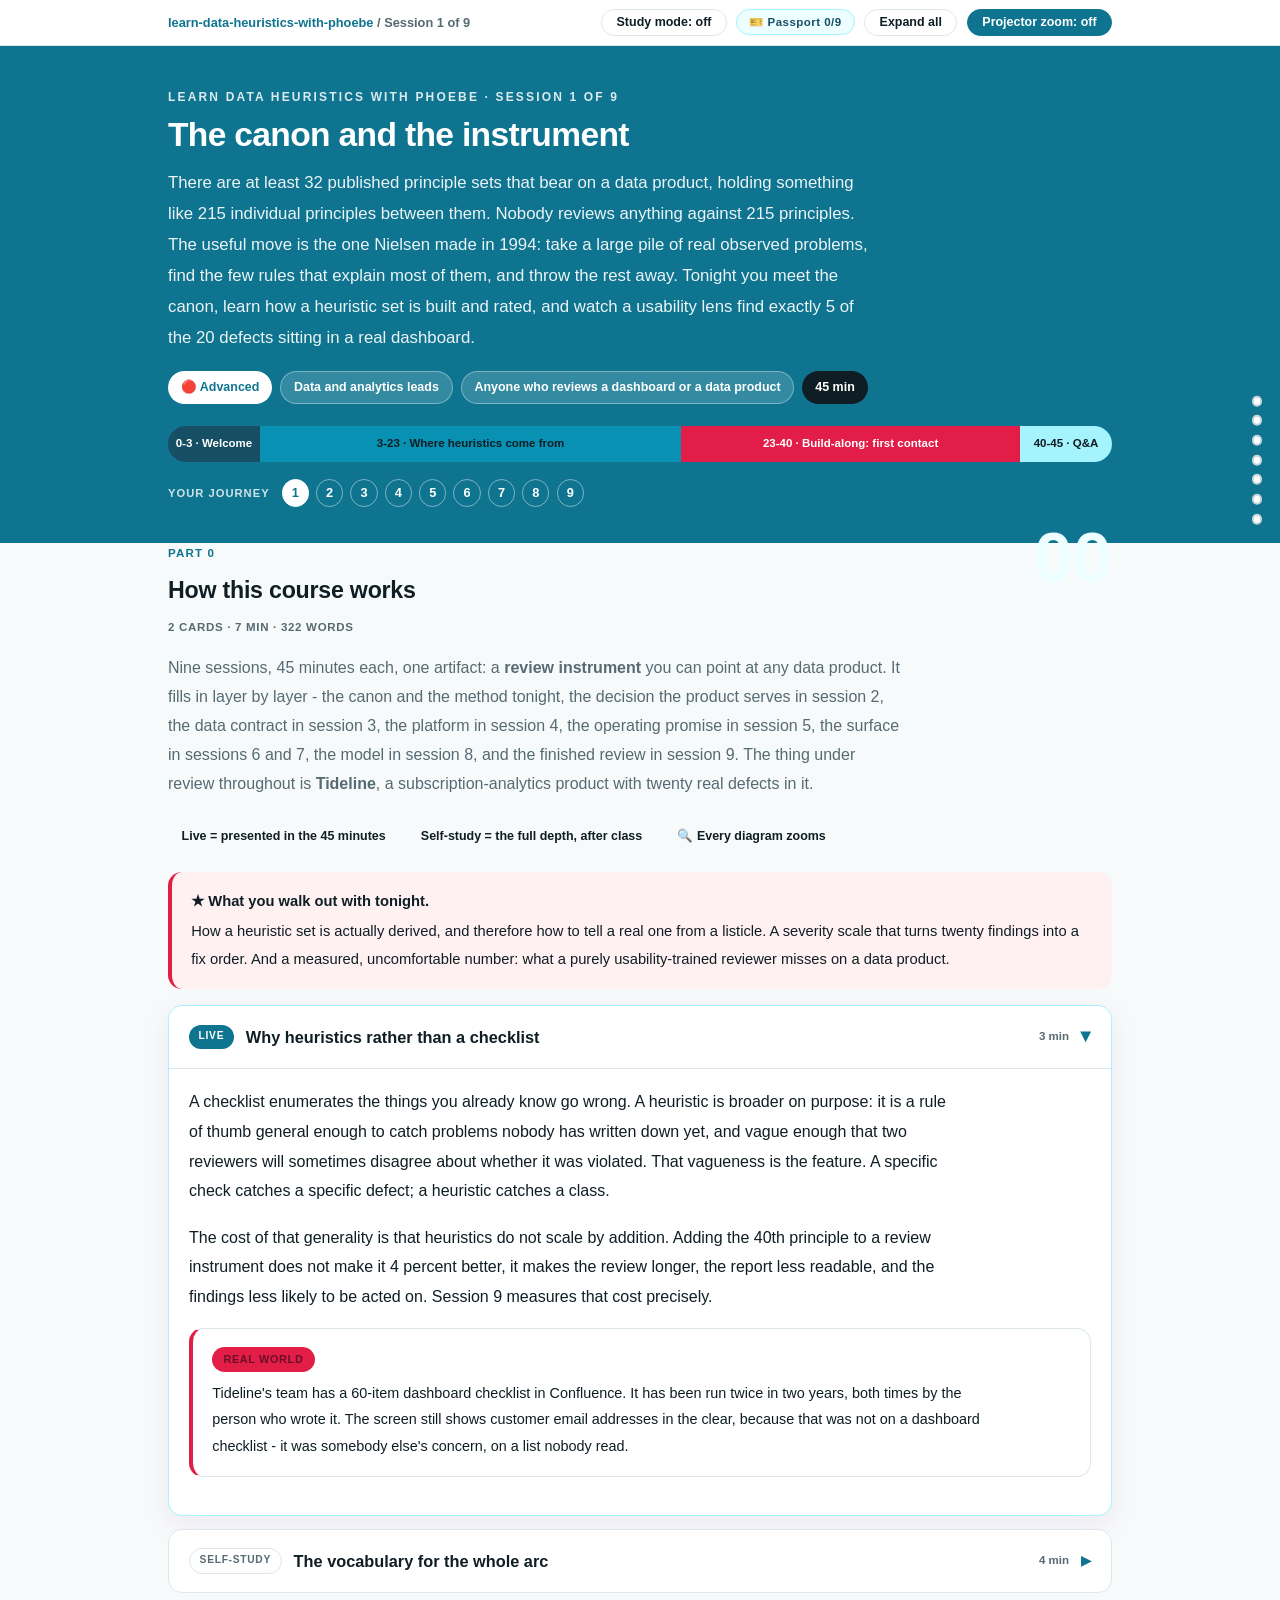
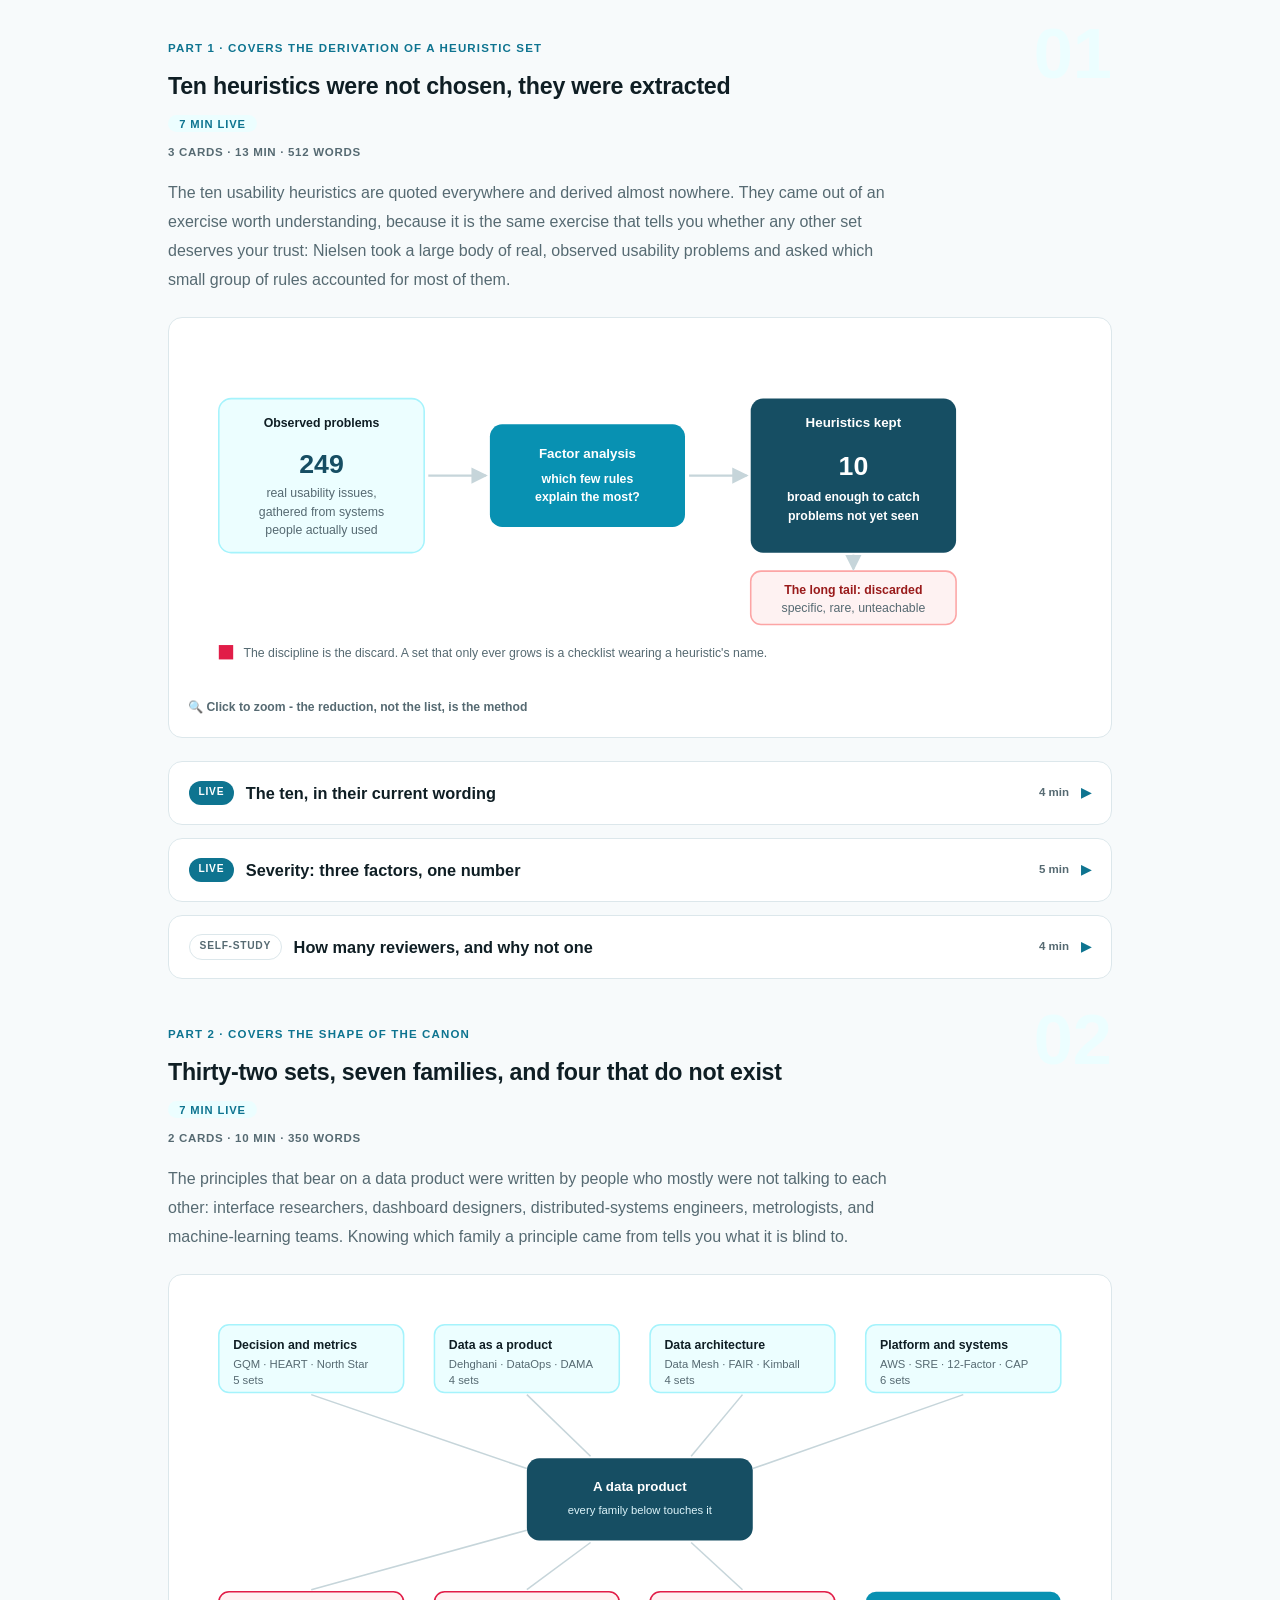
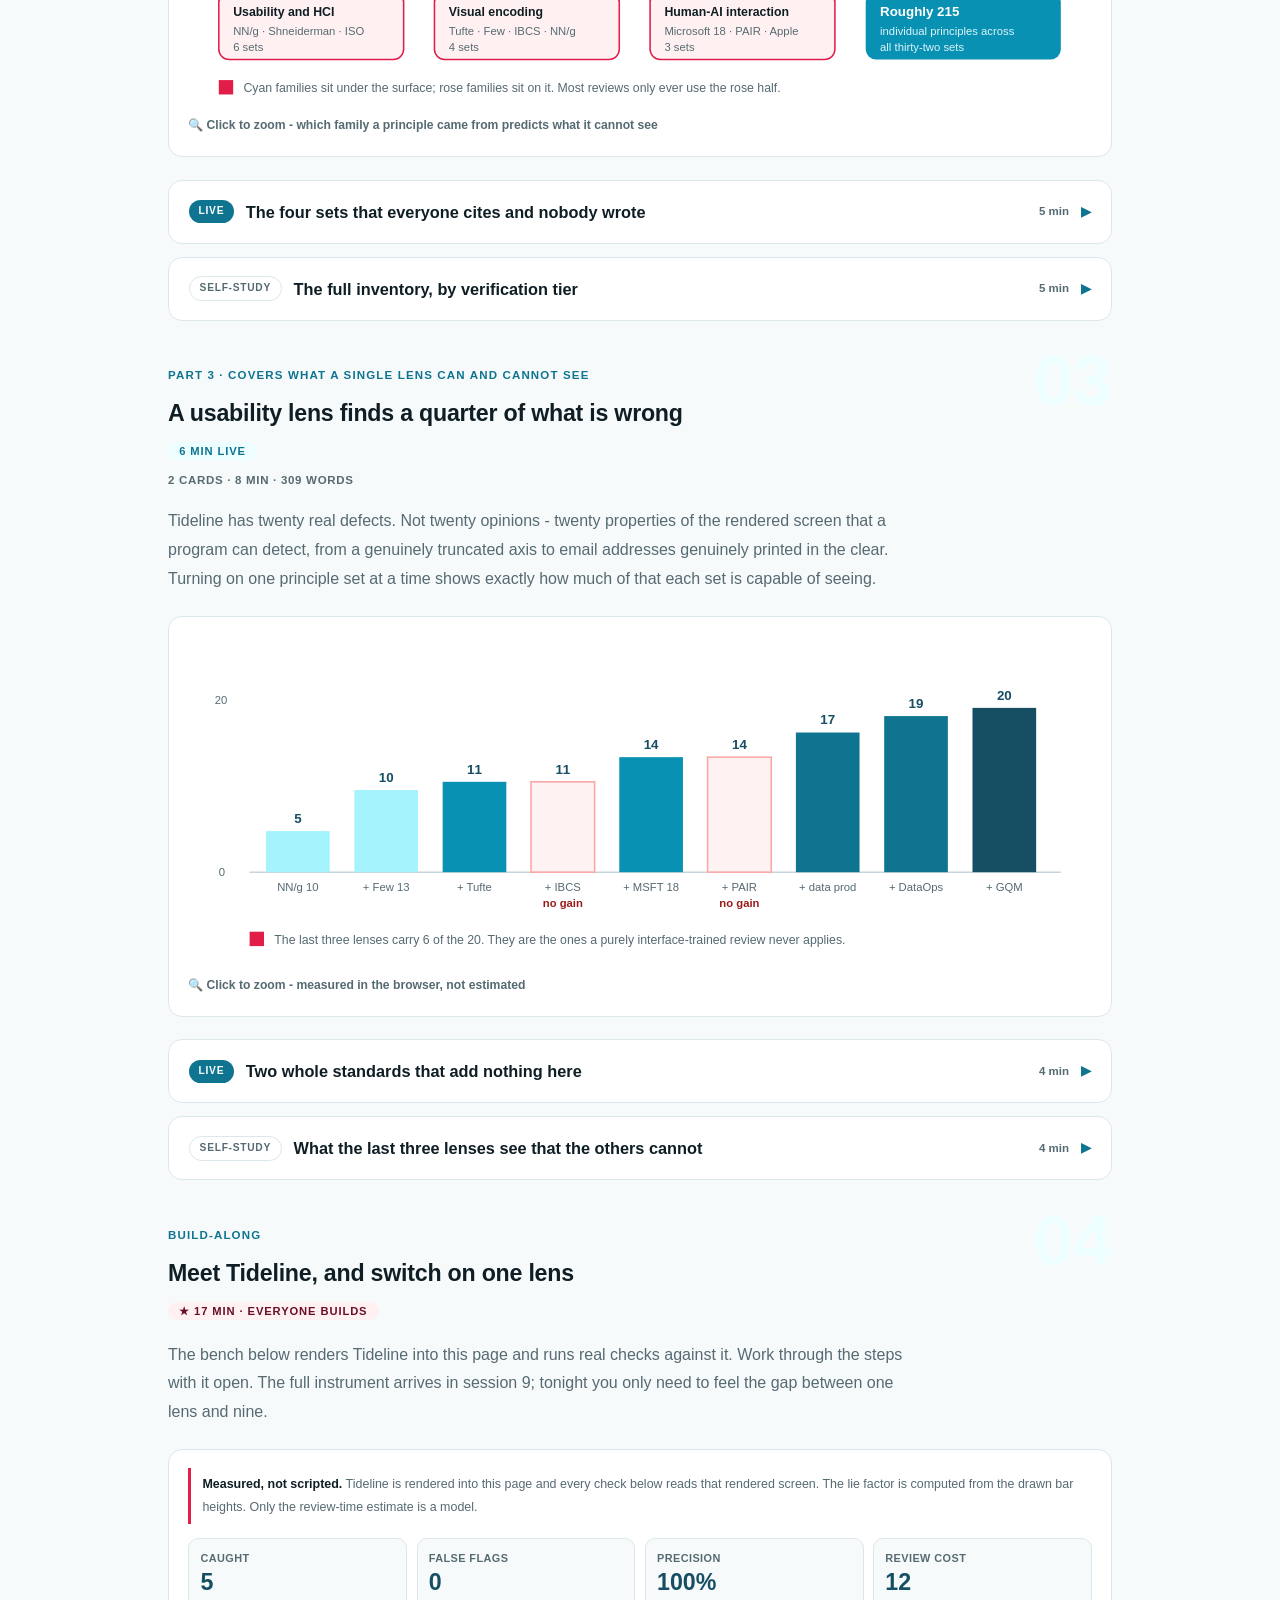
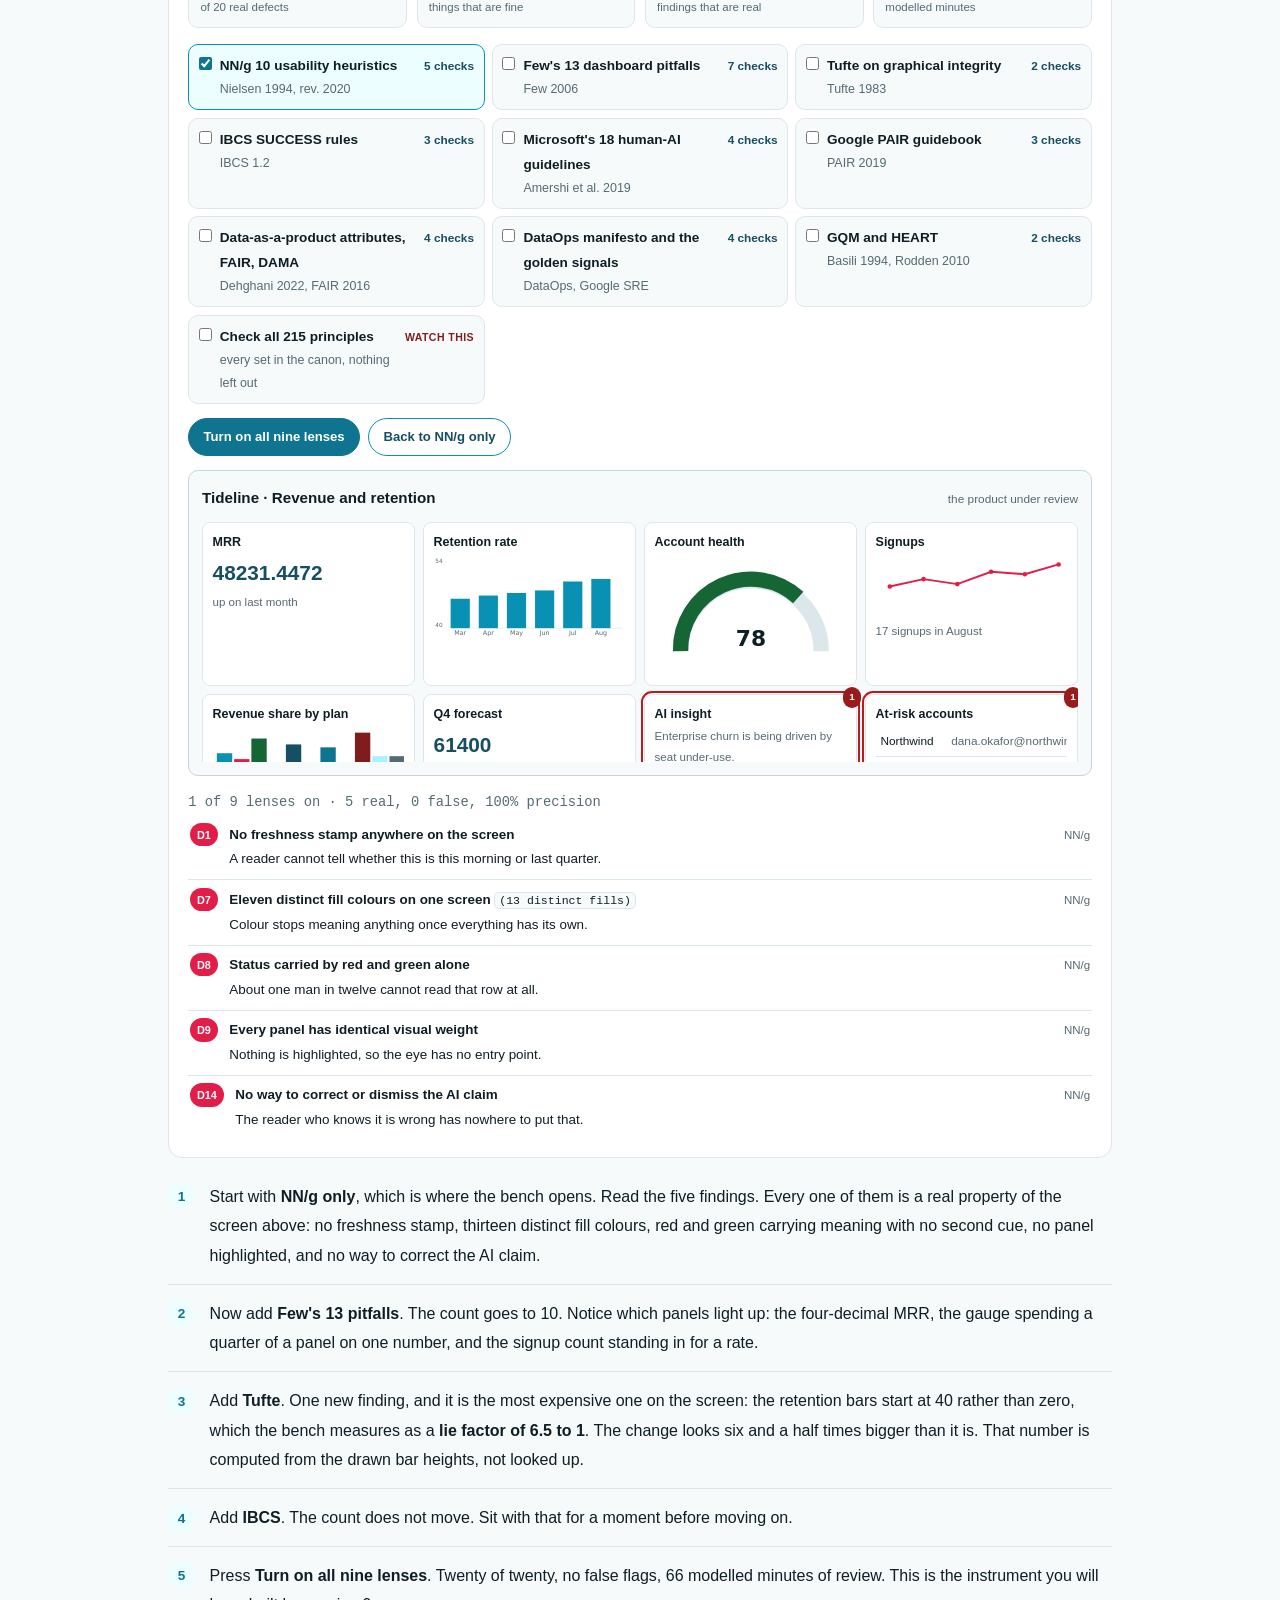
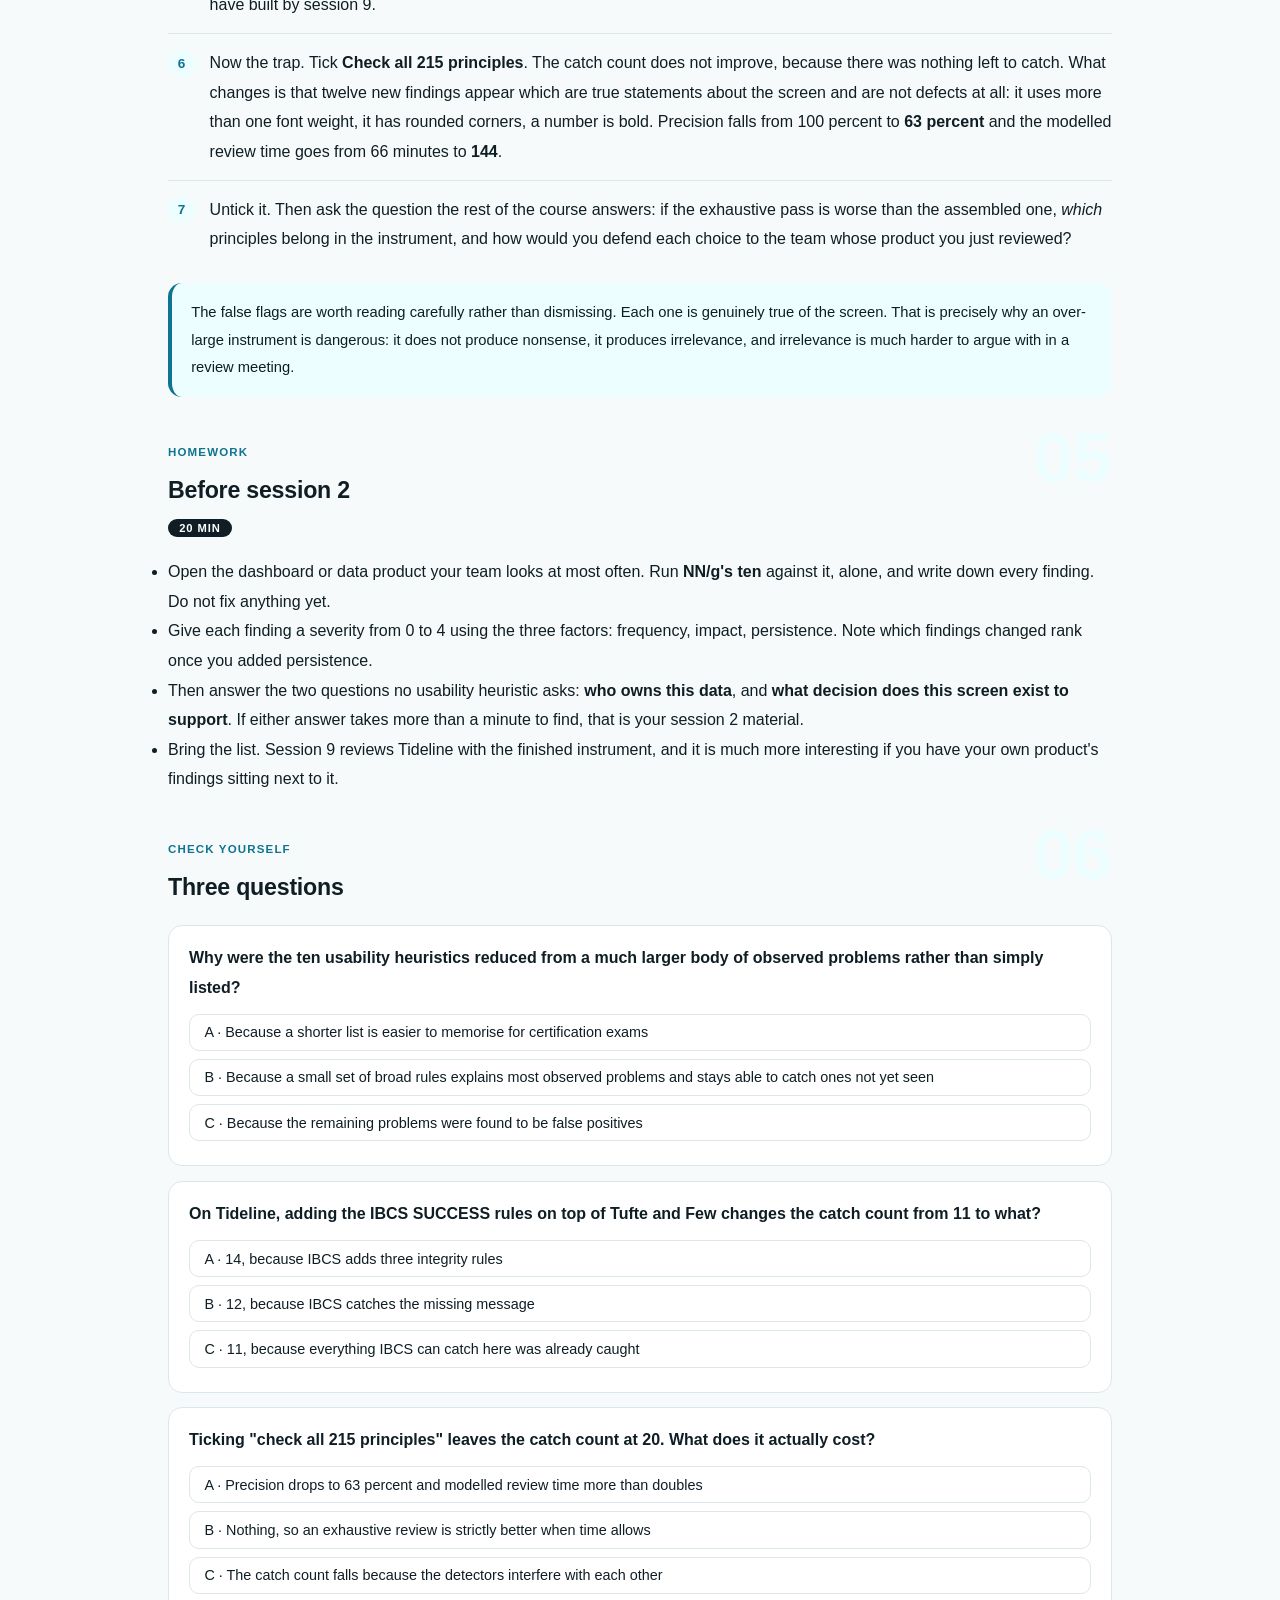
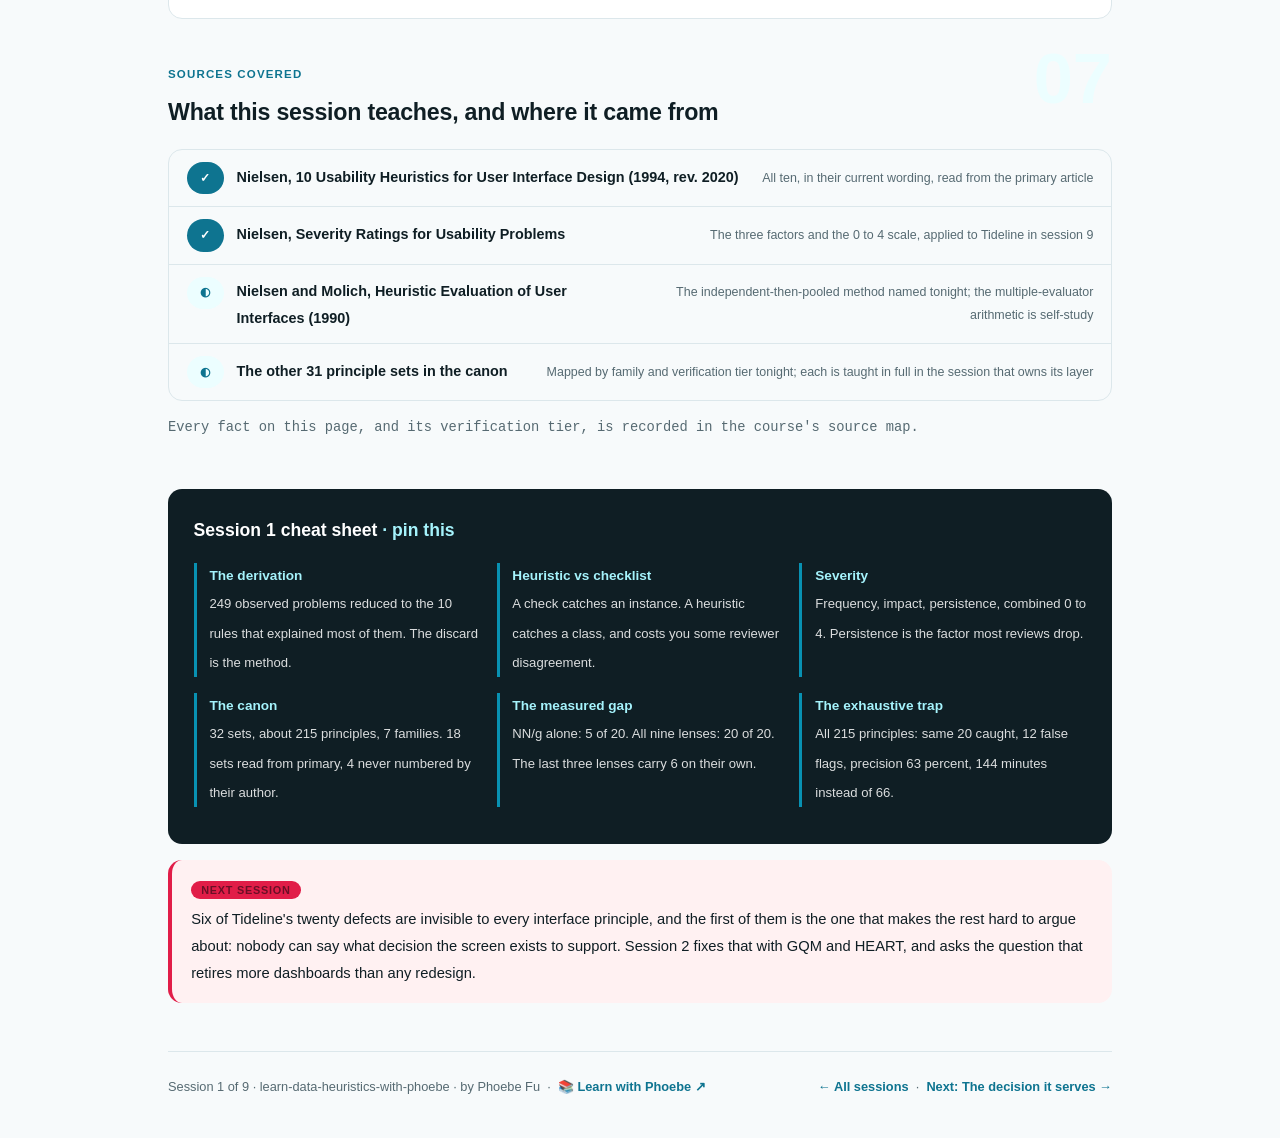
==== courses/01-the-canon.html @ 6f5236d1 "Session pages: remove the internal source-map path A session page is a page a learner reads, so a bu" ====
<!DOCTYPE html>
<html lang="en">
<head>
<meta charset="UTF-8">
<meta name="viewport" content="width=device-width, initial-scale=1.0">
<!-- social:start -->
<meta name="description" content="Session 1 of 9. Where design heuristics come from, why Nielsen cut 249 observed problems down to 10, and the measured reason a usability lens alone finds only 5 of the 20 defects in a data product.">
<meta property="og:type" content="article">
<meta property="og:site_name" content="Learn with Phoebe">
<meta property="og:title" content="The canon and the instrument - learn data heuristics with phoebe">
<meta property="og:description" content="Session 1 of 9. 32 principle sets, 215 principles, and why a small instrument beats a complete one.">
<meta property="og:url" content="https://phoebefu6.github.io/learn-data-heuristics-with-phoebe/courses/01-the-canon.html">
<meta property="og:image" content="https://phoebefu6.github.io/learn-data-heuristics-with-phoebe/assets/og-cover.png">
<meta property="og:image:width" content="1200">
<meta property="og:image:height" content="630">
<meta name="twitter:card" content="summary_large_image">
<meta name="twitter:title" content="The canon and the instrument - learn data heuristics with phoebe">
<meta name="twitter:description" content="Session 1 of 9. Why Nielsen cut 249 problems to 10, and what a UX-only lens misses.">
<meta name="twitter:image" content="https://phoebefu6.github.io/learn-data-heuristics-with-phoebe/assets/og-cover.png">
<!-- social:end -->
<title>Session 1 · The canon and the instrument - learn data heuristics with phoebe</title>
<link rel="stylesheet" href="../assets/style.css?v=2">
</head>
<body>

<div class="toolbar">
  <div class="wrap">
    <span class="crumb"><a href="../index.html">learn-data-heuristics-with-phoebe</a> / Session 1 of 9</span>
    <button class="btn" id="toggle-all" type="button">Expand all</button>
    <button class="btn primary" id="zoom-toggle" type="button">Projector zoom: off</button>
  </div>
</div>

<header class="masthead">
  <div class="wrap">
    <div class="eyebrow">Learn Data Heuristics with Phoebe · Session 1 of 9</div>
    <h1>The canon and the <span class="accent">instrument</span></h1>
    <p class="sub">There are at least 32 published principle sets that bear on a data product, holding something like 215 individual principles between them. Nobody reviews anything against 215 principles. The useful move is the one Nielsen made in 1994: take a large pile of real observed problems, find the few rules that explain most of them, and throw the rest away. Tonight you meet the canon, learn how a heuristic set is built and rated, and watch a usability lens find exactly 5 of the 20 defects sitting in a real dashboard.</p>
    <div class="chip-row">
      <span class="chip level">🔴 Advanced</span>
      <span class="chip audience">Data and analytics leads</span>
      <span class="chip audience">Anyone who reviews a dashboard or a data product</span>
      <span class="chip time">45 min</span>
    </div>
    <div class="agenda">
      <span class="a1" style="flex:1">0-3 · Welcome</span>
      <span class="a2" style="flex:5">3-23 · Where heuristics come from</span>
      <span class="a3" style="flex:4">23-40 · Build-along: first contact</span>
      <span class="a4" style="flex:1">40-45 · Q&amp;A</span>
    </div>
  </div>
</header>

<main class="wrap">

  <!-- ============ INTRO ============ -->
  <section class="section" id="intro">
    <div class="section-kicker">
      <span class="klabel">Part 0</span>
      <h2>How this course works</h2>
    </div>
    <p class="lede">Nine sessions, 45 minutes each, one artifact: a <strong>review instrument</strong> you can point at any data product. It fills in layer by layer - the canon and the method tonight, the decision the product serves in session 2, the data contract in session 3, the platform in session 4, the operating promise in session 5, the surface in sessions 6 and 7, the model in session 8, and the finished review in session 9. The thing under review throughout is <strong>Tideline</strong>, a subscription-analytics product with twenty real defects in it.</p>

    <div class="legend">
      <span class="pill">Live = presented in the 45 minutes</span>
      <span class="pill">Self-study = the full depth, after class</span>
      <span class="pill">🔍 Every diagram zooms</span>
    </div>

    <div class="callout win">
      <p><strong>★ What you walk out with tonight.</strong> How a heuristic set is actually derived, and therefore how to tell a real one from a listicle. A severity scale that turns twenty findings into a fix order. And a measured, uncomfortable number: what a purely usability-trained reviewer misses on a data product.</p>
    </div>

    <details class="card" open>
      <summary><span class="mode live">Live</span>Why heuristics rather than a checklist<span class="mini">3 min</span><span class="caret">▶</span></summary>
      <div class="body">
        <p>A checklist enumerates the things you already know go wrong. A heuristic is broader on purpose: it is a rule of thumb general enough to catch problems nobody has written down yet, and vague enough that two reviewers will sometimes disagree about whether it was violated. That vagueness is the feature. A specific check catches a specific defect; a heuristic catches a class.</p>
        <p>The cost of that generality is that heuristics do not scale by addition. Adding the 40th principle to a review instrument does not make it 4 percent better, it makes the review longer, the report less readable, and the findings less likely to be acted on. Session 9 measures that cost precisely.</p>
        <div class="callout example">
          <span class="ex-pill">Real world</span>
          <p>Tideline's team has a 60-item dashboard checklist in Confluence. It has been run twice in two years, both times by the person who wrote it. The screen still shows customer email addresses in the clear, because that was not on a dashboard checklist - it was somebody else's concern, on a list nobody read.</p>
        </div>
      </div>
    </details>

    <details class="card">
      <summary><span class="mode self">Self-study</span>The vocabulary for the whole arc<span class="mini">4 min</span><span class="caret">▶</span></summary>
      <div class="body">
        <ul>
          <li><strong>Heuristic evaluation</strong> - a small number of reviewers inspect an interface against a set of principles independently, then their findings are pooled. Nielsen and Molich introduced the method in 1990.</li>
          <li><strong>Lens</strong> - one named principle set, applied on its own so you can see what it does and does not catch. Session 9's bench toggles nine of them.</li>
          <li><strong>Severity</strong> - a rating combining how often a problem hits, how badly, and whether users learn to work around it. It is what converts a finding list into a fix order.</li>
          <li><strong>Precision</strong> - of everything the review flagged, the share that was really a defect. The number that collapses when an instrument gets too big.</li>
          <li><strong>Verification tier</strong> - whether a principle set was read from its primary source, from a close secondary, or from a book that never numbered its principles at all. Four of the most-cited sets fall in the last group.</li>
        </ul>
      </div>
    </details>
  </section>

  <!-- ============ PART 1 ============ -->
  <section class="section" id="part-1">
    <div class="section-kicker">
      <span class="klabel">Part 1 · covers the derivation of a heuristic set</span>
      <h2>Ten heuristics were not chosen, they were extracted</h2>
      <span class="tag concept">7 min live</span>
    </div>
    <p class="lede">The ten usability heuristics are quoted everywhere and derived almost nowhere. They came out of an exercise worth understanding, because it is the same exercise that tells you whether any other set deserves your trust: Nielsen took a large body of real, observed usability problems and asked which small group of rules accounted for most of them.</p>

    <figure class="zoomable">
      <svg viewBox="0 0 880 340" xmlns="http://www.w3.org/2000/svg" role="img" aria-label="A funnel: many observed usability problems are reduced by factor analysis to ten heuristics, which explain most of the problems while a long tail is deliberately discarded">
        <style>
          .c1aH { font: 800 13px Inter, sans-serif; fill: #fff; }
          .c1aB { font: 400 12px Inter, sans-serif; fill: #0F1E24; }
          .c1aK { font: 700 12px Inter, sans-serif; fill: #0F1E24; }
          .c1aW { font: 700 12px Inter, sans-serif; fill: #fff; }
          .c1aN { font: 400 12px Inter, sans-serif; fill: #566A72; }
          .c1aR { font: 700 12px Inter, sans-serif; fill: #991B1B; }
          .c1aBig { font: 800 26px Inter, sans-serif; fill: #164E63; }
        </style>
        <defs>
          <marker id="c1Ar" markerWidth="8" markerHeight="8" refX="7" refY="4" orient="auto"><path d="M0,0 L8,4 L0,8 z" fill="#C6D5DA"/></marker>
        </defs>

        <rect x="30" y="60" width="200" height="150" rx="12" fill="#ECFEFF" stroke="#A5F3FC" stroke-width="1.5"/>
        <text class="c1aK" x="130" y="88" text-anchor="middle">Observed problems</text>
        <text class="c1aBig" x="130" y="132" text-anchor="middle">249</text>
        <text class="c1aN" x="130" y="156" text-anchor="middle">real usability issues,</text>
        <text class="c1aN" x="130" y="174" text-anchor="middle">gathered from systems</text>
        <text class="c1aN" x="130" y="192" text-anchor="middle">people actually used</text>

        <line x1="234" y1="135" x2="290" y2="135" stroke="#C6D5DA" stroke-width="2" marker-end="url(#c1Ar)"/>

        <rect x="294" y="85" width="190" height="100" rx="12" fill="#0891B2"/>
        <text class="c1aH" x="389" y="118" text-anchor="middle">Factor analysis</text>
        <text class="c1aW" x="389" y="142" text-anchor="middle">which few rules</text>
        <text class="c1aW" x="389" y="160" text-anchor="middle">explain the most?</text>

        <line x1="488" y1="135" x2="544" y2="135" stroke="#C6D5DA" stroke-width="2" marker-end="url(#c1Ar)"/>

        <rect x="548" y="60" width="200" height="150" rx="12" fill="#164E63"/>
        <text class="c1aH" x="648" y="88" text-anchor="middle">Heuristics kept</text>
        <text class="c1aH" x="648" y="134" text-anchor="middle" style="font-size:26px">10</text>
        <text class="c1aW" x="648" y="160" text-anchor="middle">broad enough to catch</text>
        <text class="c1aW" x="648" y="178" text-anchor="middle">problems not yet seen</text>

        <rect x="548" y="228" width="200" height="52" rx="10" fill="#FEF2F2" stroke="#FCA5A5" stroke-width="1.5"/>
        <text class="c1aR" x="648" y="250" text-anchor="middle">The long tail: discarded</text>
        <text class="c1aN" x="648" y="268" text-anchor="middle">specific, rare, unteachable</text>
        <line x1="648" y1="212" x2="648" y2="226" stroke="#C6D5DA" stroke-width="2" marker-end="url(#c1Ar)"/>

        <rect x="30" y="300" width="14" height="14" fill="#E11D48"/>
        <text class="c1aN" x="54" y="312">The discipline is the discard. A set that only ever grows is a checklist wearing a heuristic's name.</text>
      </svg>
      <figcaption>🔍 Click to zoom - the reduction, not the list, is the method</figcaption>
    </figure>

    <details class="card">
      <summary><span class="mode live">Live</span>The ten, in their current wording<span class="mini">4 min</span><span class="caret">▶</span></summary>
      <div class="body">
        <p>Published in 1994 and revised in 2020, still the most-applied set in the field. The revision changed wording, not count.</p>
        <table class="clean">
          <thead><tr><th>#</th><th>Heuristic</th><th>What it asks of a data product</th></tr></thead>
          <tbody>
            <tr><td>1</td><td>Visibility of system status</td><td>Can a reader tell how fresh this is, and whether it loaded fully?</td></tr>
            <tr><td>2</td><td>Match between system and the real world</td><td>Do the measure names match what the business calls them?</td></tr>
            <tr><td>3</td><td>User control and freedom</td><td>Can a filter be undone without reloading the world?</td></tr>
            <tr><td>4</td><td>Consistency and standards</td><td>Does green mean the same thing on every panel?</td></tr>
            <tr><td>5</td><td>Error prevention</td><td>Can someone compare two incompatible measures by accident?</td></tr>
            <tr><td>6</td><td>Recognition rather than recall</td><td>Are units and definitions on the screen, or in someone's head?</td></tr>
            <tr><td>7</td><td>Flexibility and efficiency of use</td><td>Is there a fast path for the daily reader and a guided one for the rest?</td></tr>
            <tr><td>8</td><td>Aesthetic and minimalist design</td><td>Is every element on the screen earning its space?</td></tr>
            <tr><td>9</td><td>Help users recognize, diagnose and recover from errors</td><td>When a query fails, does the message say what to do?</td></tr>
            <tr><td>10</td><td>Help and documentation</td><td>Is the metric definition reachable from the number?</td></tr>
          </tbody>
        </table>
        <div class="callout example">
          <span class="ex-pill">Real world</span>
          <p>Heuristic 1 is the one that fires on Tideline immediately. There is no timestamp anywhere on the screen. Every reader in the Monday meeting assumes the number is current, and roughly one Monday a month it is not, because a load failed quietly on Sunday night.</p>
        </div>
      </div>
    </details>

    <details class="card">
      <summary><span class="mode live">Live</span>Severity: three factors, one number<span class="mini">5 min</span><span class="caret">▶</span></summary>
      <div class="body">
        <p>A finding without a severity is a complaint. Nielsen rates each problem on three factors and combines them:</p>
        <ul>
          <li><strong>Frequency</strong> - how often does a reader hit it? A defect on the panel everyone opens first outranks one three clicks deep.</li>
          <li><strong>Impact</strong> - when it hits, how much damage? Reading a truncated axis and drawing the wrong conclusion is expensive. Reading four decimal places is merely annoying.</li>
          <li><strong>Persistence</strong> - do people learn to work around it, or does it get them every single time? A one-time confusion is cheaper than a permanent trap.</li>
        </ul>
        <p>The combined rating runs 0 to 4, where 0 means "not a problem at all" and 4 means "fix before anything else ships". Session 9 puts three sliders on four of Tideline's findings, and the fix order genuinely reorders as you move them.</p>
        <div class="callout tip">
          <p>Persistence is the factor most reviews drop, and it is the one that separates a cosmetic issue from a structural one. A misleading axis never stops misleading, no matter how many times a reader sees it.</p>
        </div>
      </div>
    </details>

    <details class="card">
      <summary><span class="mode self">Self-study</span>How many reviewers, and why not one<span class="mini">4 min</span><span class="caret">▶</span></summary>
      <div class="body">
        <p>Heuristic evaluation is specified as an independent-then-pooled activity, and the reason is that a single reviewer finds a surprisingly small share of the problems present. Different reviewers notice different things, so their findings overlap far less than people expect. The standard advice is a handful of evaluators inspecting separately, with the aggregation happening afterwards.</p>
        <p>This matters for a data product more than for a website, because the relevant expertise is split across people. The person who spots the truncated axis is usually not the person who notices there is no owner on the dataset, and neither of them is the person who asks what decision the screen is for. Session 9's bench models that split as nine lenses; in a real review, some of those lenses are colleagues.</p>
      </div>
    </details>
  </section>

  <!-- ============ PART 2 ============ -->
  <section class="section" id="part-2">
    <div class="section-kicker">
      <span class="klabel">Part 2 · covers the shape of the canon</span>
      <h2>Thirty-two sets, seven families, and four that do not exist</h2>
      <span class="tag concept">7 min live</span>
    </div>
    <p class="lede">The principles that bear on a data product were written by people who mostly were not talking to each other: interface researchers, dashboard designers, distributed-systems engineers, metrologists, and machine-learning teams. Knowing which family a principle came from tells you what it is blind to.</p>

    <figure class="zoomable">
      <svg viewBox="0 0 880 400" xmlns="http://www.w3.org/2000/svg" role="img" aria-label="Seven families of principle sets arranged around a data product, from the decision it serves through contract, platform, operations, surface, interaction and model">
        <style>
          .c1bT { font: 700 12px Inter, sans-serif; fill: #0F1E24; }
          .c1bC { font: 400 11px Inter, sans-serif; fill: #566A72; }
          .c1bN { font: 400 12px Inter, sans-serif; fill: #566A72; }
          .c1bH { font: 800 13px Inter, sans-serif; fill: #fff; }
          .c1bW { font: 400 11px Inter, sans-serif; fill: #DDF4FA; }
        </style>
        <rect x="330" y="160" width="220" height="80" rx="12" fill="#164E63"/>
        <text class="c1bH" x="440" y="192" text-anchor="middle">A data product</text>
        <text class="c1bW" x="440" y="214" text-anchor="middle">every family below touches it</text>

        <rect x="30" y="30" width="180" height="66" rx="10" fill="#ECFEFF" stroke="#A5F3FC" stroke-width="1.5"/>
        <text class="c1bT" x="44" y="54">Decision and metrics</text>
        <text class="c1bC" x="44" y="72">GQM · HEART · North Star</text>
        <text class="c1bC" x="44" y="88">5 sets</text>

        <rect x="240" y="30" width="180" height="66" rx="10" fill="#ECFEFF" stroke="#A5F3FC" stroke-width="1.5"/>
        <text class="c1bT" x="254" y="54">Data as a product</text>
        <text class="c1bC" x="254" y="72">Dehghani · DataOps · DAMA</text>
        <text class="c1bC" x="254" y="88">4 sets</text>

        <rect x="450" y="30" width="180" height="66" rx="10" fill="#ECFEFF" stroke="#A5F3FC" stroke-width="1.5"/>
        <text class="c1bT" x="464" y="54">Data architecture</text>
        <text class="c1bC" x="464" y="72">Data Mesh · FAIR · Kimball</text>
        <text class="c1bC" x="464" y="88">4 sets</text>

        <rect x="660" y="30" width="190" height="66" rx="10" fill="#ECFEFF" stroke="#A5F3FC" stroke-width="1.5"/>
        <text class="c1bT" x="674" y="54">Platform and systems</text>
        <text class="c1bC" x="674" y="72">AWS · SRE · 12-Factor · CAP</text>
        <text class="c1bC" x="674" y="88">6 sets</text>

        <rect x="30" y="290" width="180" height="66" rx="10" fill="#FFF1F2" stroke="#E11D48" stroke-width="1.5"/>
        <text class="c1bT" x="44" y="314">Usability and HCI</text>
        <text class="c1bC" x="44" y="332">NN/g · Shneiderman · ISO</text>
        <text class="c1bC" x="44" y="348">6 sets</text>

        <rect x="240" y="290" width="180" height="66" rx="10" fill="#FFF1F2" stroke="#E11D48" stroke-width="1.5"/>
        <text class="c1bT" x="254" y="314">Visual encoding</text>
        <text class="c1bC" x="254" y="332">Tufte · Few · IBCS · NN/g</text>
        <text class="c1bC" x="254" y="348">4 sets</text>

        <rect x="450" y="290" width="180" height="66" rx="10" fill="#FFF1F2" stroke="#E11D48" stroke-width="1.5"/>
        <text class="c1bT" x="464" y="314">Human-AI interaction</text>
        <text class="c1bC" x="464" y="332">Microsoft 18 · PAIR · Apple</text>
        <text class="c1bC" x="464" y="348">3 sets</text>

        <rect x="660" y="290" width="190" height="66" rx="10" fill="#0891B2"/>
        <text class="c1bH" x="674" y="314">Roughly 215</text>
        <text class="c1bW" x="674" y="332">individual principles across</text>
        <text class="c1bW" x="674" y="348">all thirty-two sets</text>

        <line x1="120" y1="98" x2="330" y2="170" stroke="#C6D5DA" stroke-width="1.5"/>
        <line x1="330" y1="98" x2="392" y2="158" stroke="#C6D5DA" stroke-width="1.5"/>
        <line x1="540" y1="98" x2="490" y2="158" stroke="#C6D5DA" stroke-width="1.5"/>
        <line x1="755" y1="98" x2="550" y2="170" stroke="#C6D5DA" stroke-width="1.5"/>
        <line x1="120" y1="288" x2="330" y2="230" stroke="#C6D5DA" stroke-width="1.5"/>
        <line x1="330" y1="288" x2="392" y2="242" stroke="#C6D5DA" stroke-width="1.5"/>
        <line x1="540" y1="288" x2="490" y2="242" stroke="#C6D5DA" stroke-width="1.5"/>

        <rect x="30" y="376" width="14" height="14" fill="#E11D48"/>
        <text class="c1bN" x="54" y="388">Cyan families sit under the surface; rose families sit on it. Most reviews only ever use the rose half.</text>
      </svg>
      <figcaption>🔍 Click to zoom - which family a principle came from predicts what it cannot see</figcaption>
    </figure>

    <details class="card">
      <summary><span class="mode live">Live</span>The four sets that everyone cites and nobody wrote<span class="mini">5 min</span><span class="caret">▶</span></summary>
      <div class="body">
        <p>Some of the most-quoted "N principles of X" have no such list at their primary source. Quoting a count for these is citing something that was never published:</p>
        <table class="clean">
          <thead><tr><th>Commonly cited as</th><th>What the primary source actually contains</th></tr></thead>
          <tbody>
            <tr><td>The principles of the Lakehouse</td><td>The 2021 CIDR paper describes an architecture, with themes such as open formats and transactions on object storage. It enumerates no principles.</td></tr>
            <tr><td>Decision intelligence principles</td><td>Kozyrkov defines an interdisciplinary field and separates automatable from human decisions. There is no numbered framework.</td></tr>
            <tr><td>The North Star framework's principles</td><td>One north-star metric plus input metrics. A metric-selection method, not a principle set.</td></tr>
            <tr><td>The AI hierarchy of needs, with N layers</td><td>Rogati's 2017 pyramid is real and its argument holds, but published renderings differ on whether it has four layers or six.</td></tr>
          </tbody>
        </table>
        <div class="callout warn">
          <p>Three more sets are real but access-gated, so their exact wording travels through secondary sources: Dehghani's eight data-product characteristics live in a paid book, DAMA UK's six data-quality dimensions in a members-only whitepaper, and ISO 9241-110's seven dialogue principles behind an ISO paywall. Cite them by source and say which tier you read.</p>
        </div>
      </div>
    </details>

    <details class="card">
      <summary><span class="mode self">Self-study</span>The full inventory, by verification tier<span class="mini">5 min</span><span class="caret">▶</span></summary>
      <div class="body">
        <p><strong>Read from the primary source.</strong> NN/g's 10 heuristics. Shneiderman's 8 golden rules. Tognazzini's 19 interaction principles. Few's 13 dashboard pitfalls. Microsoft's 18 human-AI guidelines. Google PAIR's 6 chapters. NN/g's dashboard guidance. Data Mesh's 4 principles. FAIR's 4 principles and 15 sub-points. The DataOps manifesto's 18. The Agile manifesto's 12. AWS Well-Architected's 6 pillars. Google SRE's 4 golden signals. The 12-Factor App. The Reactive manifesto's 4 traits. GQM. HEART's 5. CAP and PACELC.</p>
        <p><strong>Real, but read through a close secondary.</strong> Dehghani's 8 characteristics. DAMA UK's 6 dimensions. AWS's Analytics Lens design principles. ISO 9241-110's 7.</p>
        <p><strong>Book-only, never numbered by their author.</strong> Norman's design principles. Tufte's principles. Gestalt's laws of perception. Kimball and Inmon's tenets. All four are genuinely foundational and none of them ships as a canonical numbered list, which is why every secondary source gives a slightly different count.</p>
        <p>The point of tracking the tier is not pedantry. A principle you can quote exactly can be argued about precisely; a principle you absorbed from a blog post that misremembered a book cannot.</p>
      </div>
    </details>
  </section>

  <!-- ============ PART 3 ============ -->
  <section class="section" id="part-3">
    <div class="section-kicker">
      <span class="klabel">Part 3 · covers what a single lens can and cannot see</span>
      <h2>A usability lens finds a quarter of what is wrong</h2>
      <span class="tag concept">6 min live</span>
    </div>
    <p class="lede">Tideline has twenty real defects. Not twenty opinions - twenty properties of the rendered screen that a program can detect, from a genuinely truncated axis to email addresses genuinely printed in the clear. Turning on one principle set at a time shows exactly how much of that each set is capable of seeing.</p>

    <figure class="zoomable">
      <svg viewBox="0 0 880 320" xmlns="http://www.w3.org/2000/svg" role="img" aria-label="A stepped bar chart of cumulative defects caught as each lens is added, rising from five with usability heuristics alone to twenty with all nine lenses, with two lenses adding nothing">
        <style>
          .c1cL { font: 400 11px Inter, sans-serif; fill: #566A72; }
          .c1cV { font: 800 13px Inter, sans-serif; fill: #164E63; }
          .c1cN { font: 400 12px Inter, sans-serif; fill: #566A72; }
          .c1cF { font: 700 11px Inter, sans-serif; fill: #991B1B; }
        </style>
        <line x1="60" y1="230" x2="850" y2="230" stroke="#C6D5DA" stroke-width="1.5"/>
        <text class="c1cL" x="30" y="234">0</text>
        <text class="c1cL" x="26" y="66">20</text>

        <rect x="76" y="190" width="62" height="40" fill="#A5F3FC"/>
        <text class="c1cV" x="107" y="182" text-anchor="middle">5</text>
        <text class="c1cL" x="107" y="248" text-anchor="middle">NN/g 10</text>

        <rect x="162" y="150" width="62" height="80" fill="#A5F3FC"/>
        <text class="c1cV" x="193" y="142" text-anchor="middle">10</text>
        <text class="c1cL" x="193" y="248" text-anchor="middle">+ Few 13</text>

        <rect x="248" y="142" width="62" height="88" fill="#0891B2"/>
        <text class="c1cV" x="279" y="134" text-anchor="middle">11</text>
        <text class="c1cL" x="279" y="248" text-anchor="middle">+ Tufte</text>

        <rect x="334" y="142" width="62" height="88" fill="#FEF2F2" stroke="#FCA5A5" stroke-width="1.5"/>
        <text class="c1cV" x="365" y="134" text-anchor="middle">11</text>
        <text class="c1cL" x="365" y="248" text-anchor="middle">+ IBCS</text>
        <text class="c1cF" x="365" y="264" text-anchor="middle">no gain</text>

        <rect x="420" y="118" width="62" height="112" fill="#0891B2"/>
        <text class="c1cV" x="451" y="110" text-anchor="middle">14</text>
        <text class="c1cL" x="451" y="248" text-anchor="middle">+ MSFT 18</text>

        <rect x="506" y="118" width="62" height="112" fill="#FEF2F2" stroke="#FCA5A5" stroke-width="1.5"/>
        <text class="c1cV" x="537" y="110" text-anchor="middle">14</text>
        <text class="c1cL" x="537" y="248" text-anchor="middle">+ PAIR</text>
        <text class="c1cF" x="537" y="264" text-anchor="middle">no gain</text>

        <rect x="592" y="94" width="62" height="136" fill="#0E7490"/>
        <text class="c1cV" x="623" y="86" text-anchor="middle">17</text>
        <text class="c1cL" x="623" y="248" text-anchor="middle">+ data prod</text>

        <rect x="678" y="78" width="62" height="152" fill="#0E7490"/>
        <text class="c1cV" x="709" y="70" text-anchor="middle">19</text>
        <text class="c1cL" x="709" y="248" text-anchor="middle">+ DataOps</text>

        <rect x="764" y="70" width="62" height="160" fill="#164E63"/>
        <text class="c1cV" x="795" y="62" text-anchor="middle">20</text>
        <text class="c1cL" x="795" y="248" text-anchor="middle">+ GQM</text>

        <rect x="60" y="288" width="14" height="14" fill="#E11D48"/>
        <text class="c1cN" x="84" y="300">The last three lenses carry 6 of the 20. They are the ones a purely interface-trained review never applies.</text>
      </svg>
      <figcaption>🔍 Click to zoom - measured in the browser, not estimated</figcaption>
    </figure>

    <details class="card">
      <summary><span class="mode live">Live</span>Two whole standards that add nothing here<span class="mini">4 min</span><span class="caret">▶</span></summary>
      <div class="body">
        <p>IBCS is a seven-rule reporting standard used across European enterprise finance. Google PAIR is a six-chapter guidebook from the team that coined much of the human-centred AI vocabulary. On Tideline, both add <strong>zero</strong> new findings, because everything they can catch has already been caught by a set that was switched on earlier.</p>
        <p>That is not a criticism of either. It is the single most useful property of a review instrument, and the reason instruments must be assembled rather than accumulated: <strong>overlap is the norm, not the exception</strong>. Nine sets holding well over a hundred principles between them resolve to twenty distinct findings on one screen.</p>
        <div class="callout example">
          <span class="ex-pill">Real world</span>
          <p>A team that adopts three dashboard standards at once usually believes it has tripled its coverage. What it has actually done is triple its review time and produce a report with three names attached to each finding. The measured gain from adding IBCS on top of Tufte and Few here is nothing at all.</p>
        </div>
      </div>
    </details>

    <details class="card">
      <summary><span class="mode self">Self-study</span>What the last three lenses see that the others cannot<span class="mini">4 min</span><span class="caret">▶</span></summary>
      <div class="body">
        <p>Six of Tideline's twenty defects are invisible to every interface-oriented set, because they are not properties of the interface at all:</p>
        <ul>
          <li><strong>No owner named</strong> for the screen or its data. A number nobody owns is a number nobody fixes.</li>
          <li><strong>No lineage</strong> for any measure, so when two screens disagree there is no way to find out why.</li>
          <li><strong>Email addresses shown in the clear</strong>, on a screen anyone with the link can open.</li>
          <li><strong>No freshness promise</strong>, which means the pipeline cannot be late, because nothing was ever promised.</li>
          <li><strong>No evidence the data was tested</strong> before it landed, so the first person to notice bad data is the reader.</li>
          <li><strong>No named decision</strong> the screen exists to support, which means there is no test for whether it works.</li>
        </ul>
        <p>Sessions 2 through 5 are about those six. They are the reason this course exists rather than pointing you at a usability checklist.</p>
      </div>
    </details>
  </section>

  <!-- ============ DEMO ============ -->
  <section class="section" id="demo-1">
    <div class="section-kicker">
      <span class="klabel">Build-along</span>
      <h2>Meet Tideline, and switch on one lens</h2>
      <span class="tag demo">★ 17 min · everyone builds</span>
    </div>
    <p class="lede">The bench below renders Tideline into this page and runs real checks against it. Work through the steps with it open. The full instrument arrives in session 9; tonight you only need to feel the gap between one lens and nine.</p>

    <div class="hb-wrap" id="heur-bench"></div>

    <div class="steps">
      <div class="step"><p>Start with <strong>NN/g only</strong>, which is where the bench opens. Read the five findings. Every one of them is a real property of the screen above: no freshness stamp, thirteen distinct fill colours, red and green carrying meaning with no second cue, no panel highlighted, and no way to correct the AI claim.</p></div>
      <div class="step"><p>Now add <strong>Few's 13 pitfalls</strong>. The count goes to 10. Notice which panels light up: the four-decimal MRR, the gauge spending a quarter of a panel on one number, and the signup count standing in for a rate.</p></div>
      <div class="step"><p>Add <strong>Tufte</strong>. One new finding, and it is the most expensive one on the screen: the retention bars start at 40 rather than zero, which the bench measures as a <strong>lie factor of 6.5 to 1</strong>. The change looks six and a half times bigger than it is. That number is computed from the drawn bar heights, not looked up.</p></div>
      <div class="step"><p>Add <strong>IBCS</strong>. The count does not move. Sit with that for a moment before moving on.</p></div>
      <div class="step"><p>Press <strong>Turn on all nine lenses</strong>. Twenty of twenty, no false flags, 66 modelled minutes of review. This is the instrument you will have built by session 9.</p></div>
      <div class="step"><p>Now the trap. Tick <strong>Check all 215 principles</strong>. The catch count does not improve, because there was nothing left to catch. What changes is that twelve new findings appear which are true statements about the screen and are not defects at all: it uses more than one font weight, it has rounded corners, a number is bold. Precision falls from 100 percent to <strong>63 percent</strong> and the modelled review time goes from 66 minutes to <strong>144</strong>.</p></div>
      <div class="step"><p>Untick it. Then ask the question the rest of the course answers: if the exhaustive pass is worse than the assembled one, <em>which</em> principles belong in the instrument, and how would you defend each choice to the team whose product you just reviewed?</p></div>
    </div>

    <div class="callout tip">
      <p>The false flags are worth reading carefully rather than dismissing. Each one is genuinely true of the screen. That is precisely why an over-large instrument is dangerous: it does not produce nonsense, it produces irrelevance, and irrelevance is much harder to argue with in a review meeting.</p>
    </div>
  </section>

  <!-- ============ EXERCISE ============ -->
  <section class="section" id="exercise">
    <div class="section-kicker">
      <span class="klabel">Homework</span>
      <h2>Before session 2</h2>
      <span class="tag exercise">20 min</span>
    </div>
    <ul>
      <li>Open the dashboard or data product your team looks at most often. Run <strong>NN/g's ten</strong> against it, alone, and write down every finding. Do not fix anything yet.</li>
      <li>Give each finding a severity from 0 to 4 using the three factors: frequency, impact, persistence. Note which findings changed rank once you added persistence.</li>
      <li>Then answer the two questions no usability heuristic asks: <strong>who owns this data</strong>, and <strong>what decision does this screen exist to support</strong>. If either answer takes more than a minute to find, that is your session 2 material.</li>
      <li>Bring the list. Session 9 reviews Tideline with the finished instrument, and it is much more interesting if you have your own product's findings sitting next to it.</li>
    </ul>
  </section>

  <!-- ============ QUIZ ============ -->
  <section class="section" id="quiz">
    <div class="section-kicker">
      <span class="klabel">Check yourself</span>
      <h2>Three questions</h2>
    </div>

    <div class="quiz-q" data-answer="1">
      <p class="qtext">Why were the ten usability heuristics reduced from a much larger body of observed problems rather than simply listed?</p>
      <button class="qopt" type="button">A · Because a shorter list is easier to memorise for certification exams</button>
      <button class="qopt" type="button">B · Because a small set of broad rules explains most observed problems and stays able to catch ones not yet seen</button>
      <button class="qopt" type="button">C · Because the remaining problems were found to be false positives</button>
      <p class="qwhy">The reduction was an analysis of which few rules accounted for the most real problems. Breadth is what lets a heuristic catch a class of defect rather than one instance, and the discarded tail was specific and rare, not wrong.</p>
    </div>

    <div class="quiz-q" data-answer="2">
      <p class="qtext">On Tideline, adding the IBCS SUCCESS rules on top of Tufte and Few changes the catch count from 11 to what?</p>
      <button class="qopt" type="button">A · 14, because IBCS adds three integrity rules</button>
      <button class="qopt" type="button">B · 12, because IBCS catches the missing message</button>
      <button class="qopt" type="button">C · 11, because everything IBCS can catch here was already caught</button>
      <p class="qwhy">It stays at 11. Overlap between principle sets is the norm, and it is why an instrument has to be assembled deliberately rather than grown by adding every standard someone recommends.</p>
    </div>

    <div class="quiz-q" data-answer="0">
      <p class="qtext">Ticking "check all 215 principles" leaves the catch count at 20. What does it actually cost?</p>
      <button class="qopt" type="button">A · Precision drops to 63 percent and modelled review time more than doubles</button>
      <button class="qopt" type="button">B · Nothing, so an exhaustive review is strictly better when time allows</button>
      <button class="qopt" type="button">C · The catch count falls because the detectors interfere with each other</button>
      <p class="qwhy">Twelve additional findings appear that are true of the screen and are not defects, so precision falls from 100 percent to 63 and the modelled cost goes from 66 minutes to 144. The damage from an over-large instrument is irrelevance, not error.</p>
    </div>

    <p class="quiz-score"></p>
  </section>

  <!-- ============ SOURCES ============ -->
  <section class="section" id="official">
    <div class="section-kicker">
      <span class="klabel">Sources covered</span>
      <h2>What this session teaches, and where it came from</h2>
    </div>
    <div class="covered">
      <div class="covered-row"><span class="status pill solid">✓</span><span class="name">Nielsen, 10 Usability Heuristics for User Interface Design (1994, rev. 2020)</span><span class="note">All ten, in their current wording, read from the primary article</span></div>
      <div class="covered-row"><span class="status pill solid">✓</span><span class="name">Nielsen, Severity Ratings for Usability Problems</span><span class="note">The three factors and the 0 to 4 scale, applied to Tideline in session 9</span></div>
      <div class="covered-row"><span class="status pill light">◐</span><span class="name">Nielsen and Molich, Heuristic Evaluation of User Interfaces (1990)</span><span class="note">The independent-then-pooled method named tonight; the multiple-evaluator arithmetic is self-study</span></div>
      <div class="covered-row"><span class="status pill light">◐</span><span class="name">The other 31 principle sets in the canon</span><span class="note">Mapped by family and verification tier tonight; each is taught in full in the session that owns its layer</span></div>
    </div>
    <p class="mono" style="margin-top:14px">Every fact on this page, and its verification tier, is recorded in the course's source map.</p>
  </section>

  <!-- ============ CHEAT SHEET ============ -->
  <section class="cheat" id="cheatsheet">
    <h3>Session 1 cheat sheet <span>· pin this</span></h3>
    <div class="grid-2">
      <div class="cheat-item"><b>The derivation</b><span>249 observed problems reduced to the 10 rules that explained most of them. The discard is the method.</span></div>
      <div class="cheat-item"><b>Heuristic vs checklist</b><span>A check catches an instance. A heuristic catches a class, and costs you some reviewer disagreement.</span></div>
      <div class="cheat-item"><b>Severity</b><span>Frequency, impact, persistence, combined 0 to 4. Persistence is the factor most reviews drop.</span></div>
      <div class="cheat-item"><b>The canon</b><span>32 sets, about 215 principles, 7 families. 18 sets read from primary, 4 never numbered by their author.</span></div>
      <div class="cheat-item"><b>The measured gap</b><span>NN/g alone: 5 of 20. All nine lenses: 20 of 20. The last three lenses carry 6 on their own.</span></div>
      <div class="cheat-item"><b>The exhaustive trap</b><span>All 215 principles: same 20 caught, 12 false flags, precision 63 percent, 144 minutes instead of 66.</span></div>
    </div>
  </section>

  <div class="callout next">
    <span class="nx-pill">Next session</span>
    <p>Six of Tideline's twenty defects are invisible to every interface principle, and the first of them is the one that makes the rest hard to argue about: nobody can say what decision the screen exists to support. Session 2 fixes that with GQM and HEART, and asks the question that retires more dashboards than any redesign.</p>
  </div>

  <footer class="pagefoot">
    <span>Session 1 of 9 · learn-data-heuristics-with-phoebe · by Phoebe Fu &nbsp;·&nbsp; 📚 <a href="https://phoebefu6.github.io/learn-with-phoebe/">Learn with Phoebe ↗</a></span>
    <span><a href="../index.html">← All sessions</a> &nbsp;·&nbsp; <a href="02-the-decision-it-serves.html">Next: The decision it serves →</a></span>
  </footer>

</main>

<script src="../assets/app.js?v=2"></script>
<script src="../assets/heur-live.js?v=2"></script>
</body>
</html>
---- assets/style.css ----
/* learn-mcp-with-phoebe - editorial bold design system
   Accent: SQLite blue #0E7490 · Ink navy #164E63 · Flagship: amber #E11D48
   (CSS var names still read --indigo/--amber; they hold SQL-blue values.) */

:root {
  --indigo: #0E7490;
  --indigo-deep: #164E63;
  --indigo-mid: #0891B2;
  --indigo-soft: #A5F3FC;
  --indigo-50: #ECFEFF;
  --ink: #0F1E24;
  --muted: #566A72;
  --faint: #C6D5DA;
  --hairline: #DCE7EB;
  --amber: #E11D48;
  --amber-ink: #6B0F26;
  --amber-50: #FFF1F2;
  --paper: #F7FAFB;
  --code-bg: #07303C;
  --code-ink: #DDF4FA;
  --radius: 14px;
}

* { margin: 0; padding: 0; box-sizing: border-box; }

html { font-size: 16px; scroll-behavior: smooth; }
html.zoom-125 { font-size: 20px; }
html.zoom-150 { font-size: 24px; }

body {
  font-family: "Inter", -apple-system, BlinkMacSystemFont, "Segoe UI", Roboto, sans-serif;
  background: var(--paper);
  color: var(--ink);
  line-height: 1.85;
  font-feature-settings: "tnum";
}

.wrap { max-width: 62rem; margin: 0 auto; padding: 0 1.5rem; }

/* ---------- header band ---------- */
.masthead {
  background: var(--indigo);
  color: #fff;
  padding: 2.5rem 0 2.25rem;
}
.masthead .eyebrow {
  font-size: .75rem;
  letter-spacing: .18em;
  text-transform: uppercase;
  opacity: .85;
  font-weight: 600;
}
.masthead h1 {
  font-size: 2.1rem;
  line-height: 1.15;
  font-weight: 800;
  margin: .5rem 0 .75rem;
  letter-spacing: -.02em;
}
.masthead h1 .accent { color: inherit; }
.masthead .sub { font-size: 1.05rem; opacity: .92; max-width: 44rem; }

.chip-row { display: flex; flex-wrap: wrap; gap: .5rem; margin-top: 1.1rem; }
.chip {
  display: inline-flex;
  align-items: center;
  gap: .35rem;
  border-radius: 999px;
  padding: .25rem .8rem;
  font-size: .78rem;
  font-weight: 600;
  white-space: nowrap;
}
.chip.level { background: #fff; color: var(--indigo); }
.chip.audience { background: rgba(255,255,255,.16); color: #fff; border: 1px solid rgba(255,255,255,.35); }
.chip.time { background: var(--ink); color: #fff; font-variant-numeric: tabular-nums; }


/* ---------- toolbar ---------- */
.toolbar {
  position: sticky;
  top: 0;
  z-index: 40;
  background: rgba(255,255,255,.94);
  backdrop-filter: blur(6px);
  border-bottom: 1px solid var(--hairline);
  padding: .55rem 0;
}
.toolbar .wrap { display: flex; align-items: center; gap: .6rem; }
.toolbar .crumb { font-size: .8rem; color: var(--muted); font-weight: 600; margin-right: auto; }
.toolbar .crumb a { color: var(--indigo); text-decoration: none; }
.btn {
  border: 1px solid var(--hairline);
  background: #fff;
  color: var(--ink);
  border-radius: 999px;
  padding: .35rem .9rem;
  font-size: .78rem;
  font-weight: 600;
  cursor: pointer;
  font-family: inherit;
  transition: all .15s ease;
}
.btn:hover { border-color: var(--indigo); color: var(--indigo); }
.btn.primary { background: var(--indigo); border-color: var(--indigo); color: #fff; }
.btn.primary:hover { background: var(--indigo-deep); }

/* ---------- sections ---------- */
main { padding: 2.5rem 0 4rem; }

.section { margin-bottom: 2.8rem; }
.section-kicker { margin-bottom: 1rem; }
.section-kicker .klabel {
  display: block;
  font-size: .72rem;
  text-transform: uppercase;
  letter-spacing: .1em;
  color: var(--indigo);
  font-weight: 700;
  margin-bottom: .35rem;
}
.section-kicker h2 {
  font-size: 1.45rem;
  font-weight: 800;
  letter-spacing: -.01em;
  display: flex;
  align-items: center;
  gap: .7rem;
  flex-wrap: wrap;
}
.section-kicker .tag {
  border-radius: 999px;
  padding: .18rem .7rem;
  font-size: .7rem;
  font-weight: 700;
  text-transform: uppercase;
  letter-spacing: .08em;
}
.tag.concept { background: var(--indigo-50); color: var(--indigo); }
.tag.demo { background: var(--amber-50); color: var(--amber-ink); }
.tag.exercise { background: var(--ink); color: #fff; }

.lede { color: var(--muted); max-width: 46rem; margin-bottom: 1.4rem; line-height: 1.8; }

/* live vs self-study markers on cards */
.mode {
  font-size: .64rem;
  font-weight: 700;
  text-transform: uppercase;
  letter-spacing: .07em;
  padding: .14rem .6rem;
  border-radius: 999px;
  flex: none;
}
.mode.live { background: var(--indigo); color: #fff; }
.mode.self { background: #fff; color: var(--muted); border: 1px solid var(--hairline); }

/* ---------- accordions ---------- */
details.card {
  border: 1px solid var(--hairline);
  border-radius: var(--radius);
  margin-bottom: .8rem;
  overflow: hidden;
  background: #fff;
}
details.card[open] { border-color: var(--indigo-soft); box-shadow: 0 8px 28px rgba(134,25,143,.08); }
details.card summary {
  list-style: none;
  cursor: pointer;
  padding: 1rem 1.25rem;
  display: flex;
  align-items: center;
  gap: .75rem;
  font-weight: 700;
  font-size: 1.02rem;
  user-select: none;
}
details.card summary::-webkit-details-marker { display: none; }
details.card summary .dot {
  width: .6rem; height: .6rem;
  border-radius: 999px;
  background: var(--indigo);
  flex: none;
}
details.card summary .mini { margin-left: auto; font-size: .72rem; color: var(--muted); font-weight: 600; white-space: nowrap; }
details.card summary .caret { transition: transform .2s ease; color: var(--indigo); font-size: .8rem; }
details.card[open] summary .caret { transform: rotate(90deg); }
details.card .body { padding: 0 1.25rem 1.4rem; border-top: 1px solid var(--hairline); padding-top: 1.15rem; }
details.card .body p { margin-bottom: 1.05rem; max-width: 48rem; }
details.card .body p:last-child { margin-bottom: 0; }
details.card .body ul, details.card .body ol { margin: 0 0 1.1rem 1.2rem; max-width: 47rem; }
details.card .body li { margin-bottom: .65rem; }
details.card .body h4 { font-size: .95rem; font-weight: 700; margin: 1.1rem 0 .45rem; }
details.card .body h4:first-child { margin-top: 0; }

/* ---------- pills & legends ---------- */
.legend { display: flex; flex-wrap: wrap; gap: .5rem; margin: 0 0 1.2rem; }
.pill {
  display: inline-flex;
  align-items: center;
  gap: .4rem;
  border-radius: 999px;
  padding: .28rem .85rem;
  font-size: .78rem;
  font-weight: 600;
}
.pill.solid { background: var(--indigo); color: #fff; }
.pill.light { background: var(--indigo-50); color: var(--indigo); }
.pill.inkpill { background: var(--ink); color: #fff; }
.pill.amber, .pill.peach { background: var(--amber); color: var(--amber-ink); }
.pill.bare { color: var(--faint); }

/* ---------- 4D grid ---------- */
.grid-2 { display: grid; grid-template-columns: repeat(auto-fit, minmax(15rem, 1fr)); gap: .8rem; margin: .5rem 0 1rem; }
.d-card {
  border: 1px solid var(--hairline);
  border-left: 4px solid var(--indigo);
  border-radius: 10px;
  padding: 1rem 1.1rem;
}
.d-card h4 { font-size: .95rem; margin-bottom: .3rem; }
.d-card h4 .lead-letter { color: var(--indigo); }
.d-card p { font-size: .86rem; color: var(--muted); margin: 0; }

/* ---------- tables ---------- */
table.clean { width: 100%; border-collapse: collapse; font-size: .9rem; margin: .4rem 0 1rem; }
table.clean th {
  text-align: left;
  font-size: .72rem;
  text-transform: uppercase;
  letter-spacing: .08em;
  color: var(--muted);
  padding: .5rem .6rem;
  border-bottom: 2px solid var(--ink);
}
table.clean td { padding: .7rem .6rem; border-bottom: .5px solid var(--hairline); vertical-align: top; line-height: 1.7; }
table.clean td:first-child { font-weight: 600; }

/* ---------- prompt boxes ---------- */
.prompt-box {
  position: relative;
  background: var(--code-bg);
  color: var(--code-ink);
  border-radius: var(--radius);
  padding: 1.1rem 1.2rem;
  margin: 1rem 0 1.2rem;
  font-family: "SF Mono", ui-monospace, Menlo, Consolas, monospace;
  font-size: .84rem;
  line-height: 1.65;
  white-space: pre-wrap;
  word-break: break-word;
}
.prompt-box .label {
  position: absolute;
  top: -0.7rem;
  left: 1rem;
  background: var(--indigo);
  color: #fff;
  font-family: "Inter", -apple-system, sans-serif;
  font-size: .68rem;
  font-weight: 700;
  letter-spacing: .06em;
  text-transform: uppercase;
  border-radius: 999px;
  padding: .15rem .7rem;
}
.prompt-box.bad .label { background: var(--faint); color: var(--ink); }
.prompt-box.good .label { background: var(--amber); color: var(--amber-ink); }
.copy-btn {
  position: absolute;
  top: .7rem;
  right: .7rem;
  background: rgba(255,255,255,.1);
  border: 1px solid rgba(255,255,255,.25);
  color: #fff;
  border-radius: 999px;
  padding: .25rem .8rem;
  font-size: .72rem;
  font-weight: 600;
  cursor: pointer;
  font-family: "Inter", -apple-system, sans-serif;
  transition: background .15s ease;
}
.copy-btn:hover { background: rgba(255,255,255,.22); }
.copy-btn.copied { background: var(--amber); border-color: var(--amber); color: var(--amber-ink); }

/* ---------- demo steps ---------- */
.steps { counter-reset: step; margin: .6rem 0 1rem; }
.step {
  display: flex;
  gap: .9rem;
  padding: .85rem 0;
  border-bottom: .5px solid var(--hairline);
}
.step:last-child { border-bottom: none; }
.step::before {
  counter-increment: step;
  content: counter(step);
  flex: none;
  width: 1.7rem; height: 1.7rem;
  border-radius: 999px;
  background: var(--indigo-50);
  color: var(--indigo);
  font-weight: 700;
  font-size: .85rem;
  display: inline-flex;
  align-items: center;
  justify-content: center;
  margin-top: .1rem;
}
.step p { margin: 0; }

/* ---------- callouts ---------- */
.callout {
  border-radius: var(--radius);
  padding: 1rem 1.2rem;
  margin: 1rem 0;
  font-size: .92rem;
}
.callout.tip { background: var(--indigo-50); border-left: 4px solid var(--indigo); }
.callout.win { background: var(--amber-50); border-left: 4px solid var(--amber); }
.callout strong:first-child { display: block; margin-bottom: .2rem; }

.callout.example {
  background: #FFFFFF;
  border: 1px solid var(--hairline);
  border-left: 4px solid var(--amber);
  font-size: .9rem;
}
.callout.example .ex-pill {
  display: inline-block;
  background: var(--amber);
  color: var(--amber-ink);
  border-radius: 999px;
  padding: .15rem .7rem;
  font-size: .68rem;
  font-weight: 700;
  text-transform: uppercase;
  letter-spacing: .06em;
  margin-bottom: .5rem;
}
.callout.example p { margin: 0 0 .75rem; max-width: 47rem; }
.callout.example p:last-child { margin-bottom: 0; }
.callout.example ul { margin: 0 0 0 1.1rem; max-width: 46rem; }
.callout.example li { margin-bottom: .6rem; }
.callout.example li:last-child { margin-bottom: 0; }

/* ---------- zoomable figures ---------- */
figure.zoomable {
  border: 1px solid var(--hairline);
  border-radius: var(--radius);
  padding: 1.2rem;
  margin: 1rem 0 1.4rem;
  cursor: zoom-in;
  transition: box-shadow .15s ease;
  background: #fff;
}
figure.zoomable:hover { box-shadow: 0 8px 28px rgba(134,25,143,.12); }
figure.zoomable svg, figure.zoomable img { width: 100%; height: auto; display: block; }
figure.zoomable figcaption {
  margin-top: .6rem;
  font-size: .76rem;
  color: var(--muted);
  font-weight: 600;
  display: flex;
  align-items: center;
  gap: .4rem;
}

.lightbox {
  position: fixed;
  inset: 0;
  z-index: 100;
  background: rgba(17,24,39,.9);
  display: none;
  align-items: center;
  justify-content: center;
  padding: 3vh 3vw;
  cursor: zoom-out;
}
.lightbox.open { display: flex; }
.lightbox .inner {
  background: #fff;
  border-radius: var(--radius);
  padding: 2rem;
  max-width: 94vw;
  max-height: 92vh;
  overflow: auto;
}
.lightbox .inner svg, .lightbox .inner img { width: min(88vw, 70rem); height: auto; }
.lightbox .close-hint {
  position: fixed;
  top: 1rem; right: 1.4rem;
  color: #fff;
  font-size: .8rem;
  font-weight: 600;
  opacity: .8;
}

/* ---------- courses covered ---------- */
.covered { border: 1px solid var(--hairline); border-radius: var(--radius); overflow: hidden; }
.covered-row {
  display: flex;
  align-items: baseline;
  gap: .8rem;
  padding: .75rem 1.1rem;
  border-bottom: .5px solid var(--hairline);
  font-size: .9rem;
}
.covered-row:last-child { border-bottom: none; }
.covered-row .status { flex: none; }
.covered-row .name { font-weight: 600; }
.covered-row .note { margin-left: auto; color: var(--muted); font-size: .78rem; text-align: right; }

/* ---------- cheat sheet footer ---------- */
.cheat {
  background: var(--ink);
  color: #fff;
  border-radius: var(--radius);
  padding: 1.6rem 1.6rem 1.3rem;
  margin-top: 3rem;
}
.cheat h3 { font-size: 1.1rem; margin-bottom: 1rem; }
.cheat h3 span { color: var(--indigo-soft); }
.cheat .grid-2 { gap: 1rem; }
.cheat .cheat-item { border-left: 3px solid var(--indigo-mid); padding-left: .8rem; }
.cheat .cheat-item b { display: block; font-size: .85rem; color: var(--indigo-soft); }
.cheat .cheat-item span { font-size: .82rem; opacity: .85; }

footer.pagefoot {
  border-top: 1px solid var(--hairline);
  margin-top: 3rem;
  padding: 1.4rem 0 2.5rem;
  font-size: .8rem;
  color: var(--muted);
  display: flex;
  justify-content: space-between;
  flex-wrap: wrap;
  gap: .8rem;
}
footer.pagefoot a { color: var(--indigo); text-decoration: none; font-weight: 600; }

/* ---------- wayfinding: reading progress + section dots + part numbers ---------- */

#progress-bar {
  position: fixed;
  top: 0; left: 0;
  height: 3px;
  width: 0;
  background: linear-gradient(90deg, var(--indigo), var(--amber));
  z-index: 90;
}

.pagenav {
  position: fixed;
  right: 1.1rem;
  top: 50%;
  transform: translateY(-50%);
  z-index: 50;
  display: flex;
  flex-direction: column;
  gap: .55rem;
}
.pagenav a {
  width: .68rem; height: .68rem;
  border-radius: 999px;
  background: #fff;
  border: 2px solid var(--faint);
  display: block;
  position: relative;
  transition: all .15s ease;
}
.pagenav a:hover { border-color: var(--indigo); transform: scale(1.3); }
.pagenav a.active { background: var(--indigo); border-color: var(--indigo); }
.pagenav a .nlabel {
  position: absolute;
  right: 1.4rem;
  top: 50%;
  transform: translateY(-50%);
  background: var(--ink);
  color: #fff;
  font-size: .7rem;
  font-weight: 600;
  padding: .22rem .65rem;
  border-radius: 6px;
  white-space: nowrap;
  opacity: 0;
  pointer-events: none;
  transition: opacity .15s ease;
}
.pagenav a:hover .nlabel { opacity: 1; }
@media (max-width: 74rem) { .pagenav { display: none; } }

main { counter-reset: partnum -1; }
.section .section-kicker { position: relative; }
.section .section-kicker::before {
  counter-increment: partnum;
  content: counter(partnum, decimal-leading-zero);
  position: absolute;
  right: 0;
  top: -1.2rem;
  font-size: 4.4rem;
  font-weight: 800;
  color: var(--indigo-50);
  line-height: 1;
  font-variant-numeric: tabular-nums;
  pointer-events: none;
  z-index: 0;
}
.section .section-kicker > * { position: relative; z-index: 1; }

details.card summary { transition: background .15s ease; }
details.card summary:hover { background: #FAFDFE; }

/* ---------- journey strip: you are here in the series ---------- */
.journey {
  display: flex;
  align-items: center;
  gap: .45rem;
  margin-top: 1.1rem;
  flex-wrap: wrap;
}
.journey .jlabel { font-size: .7rem; font-weight: 700; text-transform: uppercase; letter-spacing: .09em; opacity: .8; margin-right: .3rem; }
.journey a {
  width: 1.7rem; height: 1.7rem;
  border-radius: 999px;
  display: inline-flex;
  align-items: center;
  justify-content: center;
  font-size: .8rem;
  font-weight: 700;
  text-decoration: none;
  color: #fff;
  border: 1.5px solid rgba(255,255,255,.45);
  transition: all .15s ease;
  font-variant-numeric: tabular-nums;
}
.journey a:hover { border-color: #fff; transform: scale(1.12); }
.journey a.here { background: #fff; color: var(--indigo); border-color: #fff; }
.journey a.dd-chip { width: auto; border-radius: 999px; padding: 0 .7rem; font-size: .72rem; }

/* ---------- check-yourself quiz ---------- */
.quiz-q {
  border: 1px solid var(--hairline);
  border-radius: var(--radius);
  padding: 1.1rem 1.25rem 1rem;
  margin-bottom: .9rem;
  background: #fff;
}
.quiz-q .qtext { font-weight: 700; margin-bottom: .7rem; }
.quiz-q .qopt {
  display: block;
  width: 100%;
  text-align: left;
  background: #fff;
  border: 1px solid var(--hairline);
  border-radius: 10px;
  padding: .6rem .9rem;
  margin-bottom: .5rem;
  font-size: .9rem;
  font-family: inherit;
  color: var(--ink);
  cursor: pointer;
  transition: all .15s ease;
}
.quiz-q .qopt:hover { border-color: var(--indigo); background: var(--indigo-50); }
.quiz-q .qopt.correct { background: var(--indigo); border-color: var(--indigo); color: #fff; font-weight: 600; }
.quiz-q .qopt.correct::after { content: "  ✓"; }
.quiz-q .qopt.wrong { background: #FEF2F2; border-color: #FCA5A5; color: #991B1B; animation: qshake .3s ease; }
.quiz-q .qopt.wrong::after { content: "  ✗ try again"; font-size: .78rem; }
.quiz-q .qopt:disabled { cursor: default; }
.quiz-q .qwhy {
  display: none;
  background: var(--amber-50);
  border-left: 4px solid var(--amber);
  border-radius: 8px;
  padding: .6rem .9rem;
  font-size: .86rem;
  margin-top: .3rem;
}
.quiz-q.answered .qwhy { display: block; }
@keyframes qshake {
  0%, 100% { transform: translateX(0); }
  25% { transform: translateX(-5px); }
  75% { transform: translateX(5px); }
}
.quiz-score { font-weight: 700; color: var(--indigo); margin-top: .4rem; }

@media (prefers-reduced-motion: reduce) {
  .quiz-q .qopt.wrong { animation: none; }
  .journey a:hover { transform: none; }
}

/* ---------- micro-interactions (react-bits inspired, vanilla) ---------- */

/* BlurText: staggered word reveal on the masthead headline */
.masthead h1 .bw {
  display: inline-block;
  opacity: 0;
  filter: blur(8px);
  transform: translateY(.35em);
  animation: bw-in .7s cubic-bezier(.22,.9,.35,1) forwards;
  animation-delay: var(--bw-delay, 0s);
}
@keyframes bw-in {
  to { opacity: 1; filter: blur(0); transform: translateY(0); }
}

/* SpotlightCard: cursor-following highlight on accordion cards */
details.card { position: relative; }
details.card::after {
  content: "";
  position: absolute;
  inset: 0;
  pointer-events: none;
  opacity: 0;
  transition: opacity .3s ease;
  background: radial-gradient(320px circle at var(--mx, 50%) var(--my, 50%), rgba(134,25,143,.09), transparent 65%);
}
details.card:hover::after { opacity: 1; }

/* ScrollReveal: sections rise in as they enter the viewport */
.js-reveal .section {
  opacity: 0;
  transform: translateY(16px);
  transition: opacity .6s ease, transform .6s cubic-bezier(.22,.9,.35,1);
}
.js-reveal .section.revealed { opacity: 1; transform: none; }

@media (prefers-reduced-motion: reduce) {
  .masthead h1 .bw { animation: none; opacity: 1; filter: none; transform: none; }
  details.card::after { display: none; }
  .js-reveal .section { opacity: 1; transform: none; transition: none; }
}

@media (max-width: 40rem) {
  .masthead h1 { font-size: 1.6rem; }
  
  .toolbar .crumb { display: none; }
}

@media print {
  .toolbar, .copy-btn { display: none; }
  details.card { border: 1px solid #ccc; }
}

/* ---------- live SQL playground (sql-live.js) ---------- */
.sqlbox {
  border: 1px solid var(--hairline);
  border-radius: var(--radius);
  background: #fff;
  overflow: hidden;
  margin: 1rem 0 1.4rem;
  box-shadow: 0 8px 28px rgba(134,25,143,.06);
}
.sql-bar {
  display: flex; align-items: center; gap: .5rem;
  padding: .5rem .8rem;
  background: var(--indigo-deep);
  color: #fff;
}
.sql-dot { width: .6rem; height: .6rem; border-radius: 999px; background: var(--amber); flex: none; }
.sql-title { font-size: .76rem; font-weight: 600; letter-spacing: .02em; opacity: .92; }
.sql-spacer { margin-left: auto; }
.sql-btn {
  border: 1px solid rgba(255,255,255,.28);
  background: rgba(255,255,255,.08);
  color: #fff;
  border-radius: 999px;
  padding: .26rem .8rem;
  font-size: .74rem; font-weight: 700; cursor: pointer;
  font-family: inherit; transition: all .14s ease; white-space: nowrap;
}
.sql-btn:hover { background: rgba(255,255,255,.2); }
.sql-btn.sql-run { background: var(--amber); color: var(--amber-ink); border-color: var(--amber); }
.sql-btn.sql-run:hover { filter: brightness(1.05); }
.sql-label {
  display: block;
  font-size: .64rem; text-transform: uppercase; letter-spacing: .09em;
  font-weight: 700; color: var(--muted);
  padding: .6rem .9rem .2rem;
}
.sql-code-wrap { border-bottom: 1px solid var(--hairline); }
.sql-code {
  width: 100%;
  border: none; outline: none; resize: vertical;
  padding: .35rem .9rem .9rem;
  font-family: "SF Mono", "JetBrains Mono", Menlo, Consolas, monospace;
  font-size: .86rem; line-height: 1.6;
  color: var(--ink); background: #fff;
  tab-size: 2;
}
.sql-out { padding: .2rem .9rem 1rem; overflow-x: auto; }
.sql-tablewrap { overflow-x: auto; }
table.sql-table { width: 100%; border-collapse: collapse; font-size: .84rem; margin: .3rem 0 .1rem; }
table.sql-table th {
  text-align: left; text-transform: uppercase; letter-spacing: .05em;
  font-size: .68rem; color: var(--indigo); font-weight: 800;
  padding: .35rem .6rem; border-bottom: 2px solid var(--indigo-50); white-space: nowrap;
}
table.sql-table td {
  padding: .32rem .6rem; border-bottom: .5px solid var(--hairline);
  font-variant-numeric: tabular-nums; white-space: nowrap;
}
table.sql-table tr:last-child td { border-bottom: none; }
.sql-null { color: var(--faint); font-style: italic; font-size: .78rem; }
.sql-note { font-size: .74rem; color: var(--muted); margin: .5rem 0 0; font-weight: 600; }
.sql-hint { font-weight: 500; font-style: italic; }
.sql-err {
  font-size: .82rem; color: #991B1B; background: #FEF2F2;
  border: 1px solid #FCA5A5; border-radius: 8px;
  padding: .55rem .75rem; margin: .4rem 0 0;
  font-family: "SF Mono", Menlo, monospace;
}
.sql-cap { font-size: .78rem; color: var(--muted); padding: 0 .9rem .8rem; }
.sqlbox.sql-had-err .sql-bar { background: #7f1d1d; }


@keyframes mcpIn { from { opacity: 0; transform: translateY(6px); } to { opacity: 1; transform: none; } }


@media (max-width: 640px) {  }


@media (max-width: 640px) {
  
  
}

/* === LWP-PATCH v2 === */
/* palette-agnostic aliases: 75 repos use --indigo/--amber, 1 uses --pine/--clay */
:root {
  --pv-accent: var(--indigo, var(--pine, #E11D48));
  --pv-flag: var(--amber, var(--clay, #0E7490));
  --pv-flag-50: var(--amber-50, var(--clay-50, #FFF1F2));
}

/* ============================================================
   v2 - readable on a phone + reading modes
   Layout only. No palette tokens are changed.
   ============================================================ */

/* --- skip link --- */
.skip-link {
  position: absolute; left: -9999px; top: 0; z-index: 200;
  background: var(--pv-accent); color: #fff;
  padding: .7rem 1.1rem; border-radius: 0 0 var(--radius) 0;
  font-weight: 700; font-size: .85rem; text-decoration: none;
}
.skip-link:focus { left: 0; }

/* --- visible keyboard focus everywhere --- */
:focus-visible {
  outline: 3px solid var(--pv-flag);
  outline-offset: 2px;
  border-radius: 4px;
}

/* --- diagrams: hold authored width, scroll instead of shrinking --- */
.figscroll { overflow-x: auto; -webkit-overflow-scrolling: touch; overscroll-behavior-x: contain; }
.figscroll::-webkit-scrollbar { height: 6px; }
.figscroll::-webkit-scrollbar-thumb { background: var(--faint); border-radius: 3px; }

/* --- tables: scroll container + sticky row label --- */
.tablescroll { overflow-x: auto; -webkit-overflow-scrolling: touch; border-radius: var(--radius); }

/* --- section contents counter --- */
.sec-meta {
  display: block; margin-top: .3rem;
  font-size: .72rem; font-weight: 700; letter-spacing: .06em;
  text-transform: uppercase; color: var(--muted);
  font-variant-numeric: tabular-nums;
}

/* --- study-mode switch --- */
.btn.mode-on { background: var(--pv-flag); border-color: var(--pv-flag); color: #fff; }

/* --- deep-linked card gets a moment of emphasis --- */
details.card.linked { border-color: var(--pv-flag); box-shadow: 0 0 0 3px var(--pv-flag-50); }

@media (max-width: 820px) {
  /* labels keep the size they were drawn at; the figure scrolls */
  figure.zoomable svg { min-width: 820px; }
  .figscroll .mm-svg, .mindmap svg { min-width: 840px; }

  table.clean { min-width: 620px; }
  table.clean th:first-child,
  table.clean td:first-child {
    position: sticky; left: 0; background: #fff;
    box-shadow: 1px 0 0 var(--hairline);
  }

  pre, .prompt-box { overflow-x: auto; }

  /* 44px tap targets */
  details.card summary { min-height: 44px; }
  .qopt { min-height: 44px; display: flex; align-items: center; padding: .7rem .9rem; }
  .toolbar .btn, .pagefoot a { min-height: 44px; display: inline-flex; align-items: center; }
}

@media (max-width: 640px) {
  /* long inline code tokens and nowrap chips are the two things that still
     forced the page sideways below 640px: let them break rather than push
     the layout. Inside the media query only - desktop is untouched. */
  :not(pre) > code, .prompt-box span, code span,
  p span, li span, td span { overflow-wrap: anywhere; word-break: break-word; }
  .chip, .syn-chip, .pill, .mode, .tag { white-space: normal; max-width: 100%; }

  
  
  .chip-row, .legend { flex-wrap: wrap; }
  .journey { flex-wrap: wrap; row-gap: .45rem; }
}

/* --- print: a session should print as a complete handout --- */
@media print {
  .pagenav, #progress-bar, .skip-link, .journey, .lightbox { display: none !important; }
  details.card > .body { display: block !important; }
  details.card, figure, table.clean, .callout { break-inside: avoid; page-break-inside: avoid; }
  figure.zoomable svg { min-width: 0; max-width: 100%; }
  .figscroll, .tablescroll { overflow: visible; }
  a[href^="http"]::after { content: " (" attr(href) ")"; font-size: .72rem; color: #555; }
}

/* swipe hint: own line, only when the diagram really does scroll */
figure.zoomable.can-scroll figcaption { flex-wrap: wrap; }
figure.zoomable.can-scroll figcaption::after {
  content: "swipe the diagram \2192";
  flex: 0 0 100%;
  margin-top: .2rem;
  font-size: .72rem;
  font-weight: 700;
  letter-spacing: .04em;
  color: var(--pv-flag);
}
/* === /LWP-PATCH === */


/* ============================================================
   LWP WIDGET KIT v1 - wipe / hotspot / tick / tryrow / stakes
   / scorecard / passport. Self-theming off the course :root.
   ============================================================ */

/* --- shared shell --------------------------------------- */
.wk {
  margin: 26px 0;
  border: 1px solid var(--hairline);
  border-radius: var(--radius);
  background: #fff;
  box-shadow: 0 2px 10px rgba(0,0,0,.03);
  overflow: hidden;
}
.wk-head {
  display: flex; align-items: center; gap: 10px;
  padding: 12px 16px;
  background: var(--indigo-50);
  border-bottom: 1px solid var(--hairline);
}
.wk-head b {
  font-size: 0.74rem; font-weight: 800; letter-spacing: .07em;
  text-transform: uppercase; color: var(--indigo-deep);
}
.wk-head .wk-hint { font-size: 0.82rem; color: var(--muted); }
.wk-body { padding: 18px 16px; }
.wk-foot {
  padding: 10px 16px; border-top: 1px dashed var(--hairline);
  font-size: 0.82rem; color: var(--muted); background: var(--paper);
}

/* --- 1. wipe: draggable before/after ------------------- */
.wipe { position: relative; user-select: none; touch-action: none; }
.wipe-panes { position: relative; overflow: hidden; border-radius: 10px; }
.wipe-a, .wipe-b { padding: 18px 20px; font-size: 0.92rem; line-height: 1.75; }
.wipe-a { background: #FEF2F2; border: 1px solid #FCA5A5; border-radius: 10px; }
.wipe-b {
  position: absolute; inset: 0;
  background: var(--indigo-50); border: 1px solid var(--indigo-soft);
  border-radius: 10px;
  clip-path: inset(0 0 0 var(--wx, 50%));
}
.wipe-a h5, .wipe-b h5 {
  margin: 0 0 8px; font-size: 0.72rem; letter-spacing: .07em;
  text-transform: uppercase; font-weight: 800;
}
.wipe-a h5 { color: #991B1B; }
.wipe-b h5 { color: var(--indigo-deep); }
.wipe-a p, .wipe-b p { margin: 0 0 6px; }
.wipe-grip {
  position: absolute; top: 0; bottom: 0; width: 3px;
  background: var(--indigo); cursor: ew-resize; z-index: 3;
  transform: translateX(-1.5px);
}
.wipe-grip::after {
  content: "⇄"; position: absolute; top: 50%; left: 50%;
  transform: translate(-50%, -50%);
  width: 30px; height: 30px; border-radius: 999px;
  background: var(--indigo); color: #fff;
  display: grid; place-items: center;
  font-size: 0.85rem; font-weight: 800;
  box-shadow: 0 3px 12px rgba(0,0,0,.22);
}
.wipe-tags { display: flex; justify-content: space-between; margin-top: 10px; }
.wipe-tags span {
  font-size: 0.7rem; font-weight: 800; letter-spacing: .06em;
  text-transform: uppercase; padding: 3px 10px; border-radius: 999px;
}
.wipe-tags .wt-a { background: #FEF2F2; color: #991B1B; }
.wipe-tags .wt-b { background: var(--indigo-50); color: var(--indigo-deep); }

/* --- 2. hotspot: pins on a mock ------------------------ */
.hotspot { position: relative; }
.hs-mock { position: relative; border-radius: 10px; overflow: hidden; }
.hs-mock svg { display: block; width: 100%; height: auto; }
.hs-pin {
  position: absolute; left: var(--x); top: var(--y);
  transform: translate(-50%, -50%);
  width: 27px; height: 27px; border-radius: 999px;
  border: 2px solid #fff; background: var(--indigo); color: #fff;
  font: 800 0.78rem/1 Inter, sans-serif;
  display: grid; place-items: center; cursor: pointer;
  box-shadow: 0 2px 9px rgba(0,0,0,.28);
  transition: transform .16s ease, background .16s ease;
  z-index: 2;
}
.hs-pin:hover { transform: translate(-50%, -50%) scale(1.18); }
.hs-pin.on { background: var(--amber); color: var(--amber-ink); }
.hs-pin::before {
  content: ""; position: absolute; inset: -7px; border-radius: 999px;
  border: 2px solid var(--indigo); opacity: 0;
}
.hs-pin.on::before { border-color: var(--amber); opacity: .55; }
.hs-caps { margin-top: 14px; display: grid; gap: 8px; }
.hs-cap {
  display: none; gap: 10px;
  padding: 12px 14px; border-radius: 10px;
  background: var(--indigo-50); border-left: 3px solid var(--indigo);
  font-size: 0.9rem; line-height: 1.7;
}
.hs-cap.on { display: flex; }
.hs-cap b {
  flex: 0 0 auto; color: var(--indigo-deep);
  font-size: 0.74rem; letter-spacing: .06em; text-transform: uppercase;
  padding-top: 2px;
}
.hs-empty { font-size: 0.86rem; color: var(--muted); font-style: italic; }

/* --- 3. tick: travelling-dot pipeline ------------------ */
.tick-rail { position: relative; padding: 26px 0 8px; }
.tick-line {
  position: absolute; left: 4%; right: 4%; top: 40px; height: 3px;
  background: var(--hairline); border-radius: 2px;
}
.tick-fill {
  position: absolute; left: 0; top: 0; height: 100%;
  background: var(--indigo); border-radius: 2px;
  width: 0; transition: width .45s cubic-bezier(.4,0,.2,1);
}
.tick-dot {
  position: absolute; top: 41.5px; left: 4%;
  width: 15px; height: 15px; border-radius: 999px;
  background: var(--amber); border: 3px solid #fff;
  box-shadow: 0 2px 9px rgba(0,0,0,.25);
  transform: translate(-50%, -50%);
  transition: left .45s cubic-bezier(.4,0,.2,1);
  z-index: 3;
}
.tick-stages { display: flex; justify-content: space-between; position: relative; }
.tick-stage { flex: 1; text-align: center; }
.tick-stage i {
  display: block; width: 13px; height: 13px; margin: 34px auto 10px;
  border-radius: 999px; background: #fff;
  border: 3px solid var(--faint); transition: border-color .3s ease;
}
.tick-stage.done i { border-color: var(--indigo); background: var(--indigo); }
.tick-stage span {
  font-size: 0.76rem; font-weight: 700; color: var(--muted);
  transition: color .3s ease;
}
.tick-stage.done span { color: var(--ink); }
.tick-controls { display: flex; gap: 8px; align-items: center; margin-top: 6px; }
.tick-btn {
  font: 700 0.8rem Inter, sans-serif; cursor: pointer;
  padding: 7px 15px; border-radius: 999px;
  border: 1px solid var(--indigo); background: var(--indigo); color: #fff;
}
.tick-btn.ghost { background: #fff; color: var(--indigo); }
.tick-btn:disabled { opacity: .4; cursor: not-allowed; }
.tick-note {
  display: none; margin-top: 12px; padding: 13px 15px;
  background: var(--paper); border-left: 3px solid var(--amber);
  border-radius: 8px; font-size: 0.9rem; line-height: 1.75;
}
.tick-note.on { display: block; }
.tick-note b { color: var(--indigo-deep); }

/* --- 4. tryrow: inline micro-try ----------------------- */
.tryrow .tr-in {
  display: flex; gap: 8px; flex-wrap: wrap;
}
.tryrow textarea, .tryrow input[type="text"] {
  flex: 1 1 260px; min-height: 44px;
  font: 400 0.9rem/1.6 ui-monospace, SFMono-Regular, Menlo, monospace;
  padding: 10px 12px; border-radius: 9px;
  border: 1px solid var(--hairline); background: var(--paper); color: var(--ink);
  resize: vertical;
}
.tryrow textarea:focus, .tryrow input:focus {
  outline: none; border-color: var(--indigo);
  box-shadow: 0 0 0 3px var(--indigo-50);
}
.tr-go {
  font: 800 0.8rem Inter, sans-serif; cursor: pointer;
  padding: 0 18px; border-radius: 9px; min-height: 44px;
  border: 1px solid var(--indigo); background: var(--indigo); color: #fff;
}
.tr-out {
  display: none; margin-top: 12px; padding: 13px 15px;
  border-radius: 9px; background: var(--indigo-50);
  border-left: 3px solid var(--indigo);
  font-size: 0.9rem; line-height: 1.7;
}
.tr-out.on { display: block; }
.tr-out.bad { background: #FEF2F2; border-left-color: #991B1B; }
.tr-metrics { display: flex; flex-wrap: wrap; gap: 18px; margin-bottom: 6px; }
.tr-metric { display: flex; flex-direction: column; }
.tr-metric b {
  font: 800 1.35rem/1.1 Inter, sans-serif;
  font-variant-numeric: tabular-nums; color: var(--indigo-deep);
}
.tr-metric span {
  font-size: 0.68rem; font-weight: 700; letter-spacing: .06em;
  text-transform: uppercase; color: var(--muted); margin-top: 3px;
}
.tr-verdict { font-weight: 700; }
.tr-verdict.ok { color: var(--indigo-deep); }
.tr-verdict.no { color: #991B1B; }

/* --- 5. stakes: live cost meter ------------------------ */
.stakes-grid { display: grid; gap: 9px; }
.stakes-grid label {
  display: flex; align-items: flex-start; gap: 10px;
  padding: 11px 13px; border-radius: 9px;
  border: 1px solid var(--hairline); background: var(--paper);
  cursor: pointer; font-size: 0.9rem; line-height: 1.65;
  transition: border-color .16s ease, background .16s ease;
}
.stakes-grid label:hover { border-color: var(--indigo-soft); }
.stakes-grid label.on { border-color: var(--indigo); background: var(--indigo-50); }
.stakes-grid label.trap.on { border-color: #991B1B; background: #FEF2F2; }
.stakes-grid input { margin-top: 4px; accent-color: var(--indigo); flex: 0 0 auto; }
.stakes-grid .sk-d {
  margin-left: auto; flex: 0 0 auto;
  font: 800 0.76rem Inter, sans-serif; font-variant-numeric: tabular-nums;
  padding: 2px 9px; border-radius: 999px;
  background: var(--indigo-50); color: var(--indigo-deep);
}
.stakes-grid label.trap .sk-d { background: #FEF2F2; color: #991B1B; }
.stakes-read {
  display: flex; align-items: baseline; gap: 12px; flex-wrap: wrap;
  margin-top: 16px; padding: 15px 17px; border-radius: 10px;
  background: var(--indigo-deep); color: #fff;
}
.stakes-read output {
  font: 800 2.1rem/1 Inter, sans-serif; font-variant-numeric: tabular-nums;
}
.stakes-read .sk-unit { font-size: 0.85rem; opacity: .82; }
.stakes-read .sk-delta {
  margin-left: auto; font-size: 0.85rem; font-weight: 700;
  padding: 4px 11px; border-radius: 999px;
  background: rgba(255,255,255,.15);
}
.stakes-read .sk-delta.good { background: var(--amber); color: var(--amber-ink); }
.stakes-read .sk-delta.bad { background: #FCA5A5; color: #7f1d1d; }

/* --- 6. scorecard: halfway self-grade ------------------ */
.scorecard .sc-row {
  display: grid; grid-template-columns: 1fr auto; gap: 10px; align-items: center;
  padding: 11px 0; border-bottom: 1px solid var(--hairline);
}
.scorecard .sc-row:last-of-type { border-bottom: 0; }
.scorecard .sc-q { font-size: 0.92rem; line-height: 1.6; }
.scorecard .sc-q em { color: var(--muted); font-style: normal; font-size: 0.84rem; display: block; }
.sc-opts { display: flex; gap: 6px; }
.sc-opts button {
  width: 34px; height: 34px; border-radius: 8px; cursor: pointer;
  border: 1px solid var(--hairline); background: #fff; color: var(--muted);
  font: 800 0.82rem Inter, sans-serif;
}
.sc-opts button.on { background: var(--indigo); border-color: var(--indigo); color: #fff; }
.sc-total {
  margin-top: 16px; padding: 15px 17px; border-radius: 10px;
  background: var(--indigo-50); border-left: 3px solid var(--indigo);
}
.sc-total b {
  font: 800 1.6rem/1 Inter, sans-serif; font-variant-numeric: tabular-nums;
  color: var(--indigo-deep); display: block; margin-bottom: 4px;
}
.sc-total span { font-size: 0.9rem; line-height: 1.7; }

/* --- 7. passport --------------------------------------- */
.pp-pill {
  display: inline-flex; align-items: center; gap: 6px;
  font: 800 0.72rem Inter, sans-serif; letter-spacing: .04em;
  padding: 5px 12px; border-radius: 999px;
  background: var(--indigo-50); color: var(--indigo-deep);
  border: 1px solid var(--indigo-soft); cursor: default;
}
.pp-pill.full { background: var(--amber); color: var(--amber-ink); border-color: var(--amber); }
.pp-strip { display: flex; gap: 10px; flex-wrap: wrap; margin: 18px 0 6px; }
.pp-stamp {
  display: flex; flex-direction: column; align-items: center; gap: 6px;
  width: 74px; padding: 12px 6px; border-radius: 12px;
  border: 2px dashed var(--faint); background: var(--paper);
  text-decoration: none; color: var(--muted);
  transition: all .18s ease;
}
.pp-stamp:hover { border-color: var(--indigo-soft); }
.pp-stamp i { font-size: 1.3rem; font-style: normal; opacity: .35; }
.pp-stamp b { font: 800 0.7rem Inter, sans-serif; }
.pp-stamp.got {
  border-style: solid; border-color: var(--indigo);
  background: var(--indigo-50); color: var(--indigo-deep);
}
.pp-stamp.got i { opacity: 1; }
.pp-note { font-size: 0.86rem; color: var(--muted); }

/* --- 8. cliffhanger ------------------------------------ */
.callout.next {
  border-left: 4px solid var(--amber); background: var(--amber-50);
}
.callout.next .nx-pill {
  display: inline-block; margin-bottom: 7px;
  font: 800 0.68rem Inter, sans-serif; letter-spacing: .07em;
  text-transform: uppercase; padding: 3px 10px; border-radius: 999px;
  background: var(--amber); color: var(--amber-ink);
}

/* --- mobile floor (desktop is the product) ------------- */
@media (max-width: 720px) {
  .wk-body { padding: 14px 12px; }
  .stakes-read output { font-size: 1.7rem; }
  .stakes-grid .sk-d { margin-left: 0; }
  .stakes-grid label { flex-wrap: wrap; }
  .scorecard .sc-row { grid-template-columns: 1fr; }
  .sc-opts { justify-content: flex-start; }
  .tick-stage span { font-size: 0.68rem; }
  .pp-stamp { width: 62px; }
}


/* ============================================================
   dh-live.js - believability, and the other axis
   ============================================================ */
#dh-live { margin: 28px 0; }
.dh-reads { display: grid; grid-template-columns: 1fr 1fr; gap: 12px; margin-bottom: 16px; }
.dh-meter { padding: 16px 18px; border-radius: var(--radius); color: #fff; transition: background .3s ease; }
.dh-meter.dh-b { background: var(--indigo-deep); }
.dh-meter.dh-t { background: var(--indigo); }
.dh-meter.dh-t.collapsed { background: #991B1B; }
.dh-big { display: block; font: 800 2.6rem/1 Inter, sans-serif; font-variant-numeric: tabular-nums; }
.dh-big.hi { color: #A5F3FC; }
.dh-big.mid { color: #fff; }
.dh-big.lo { color: #FCA5A5; }
.dh-mlab { display: block; font: 800 0.7rem Inter, sans-serif; letter-spacing: .07em;
  text-transform: uppercase; opacity: .85; margin-top: 6px; }
.dh-msub { display: block; font-size: 0.82rem; opacity: .8; margin-top: 3px; }
.dh-stage { display: grid; grid-template-columns: 260px 1fr; gap: 16px; margin-bottom: 14px; }
.dh-facewrap { border: 1px solid var(--hairline); border-radius: var(--radius);
  background: var(--paper); padding: 12px; display: grid; place-items: center; }
.dh-face { width: 100%; height: auto; max-width: 220px; }
.dh-right { min-width: 0; }
.dh-h { margin: 0 0 8px; font: 800 0.72rem Inter, sans-serif; letter-spacing: .07em;
  text-transform: uppercase; color: var(--muted); }
.dh-ta { width: 100%; font: 400 0.9rem/1.7 Inter, sans-serif; padding: 11px 13px;
  border-radius: 10px; border: 1px solid var(--hairline); background: #fff; color: var(--ink); resize: vertical; }
.dh-ta:focus { outline: none; border-color: var(--indigo); box-shadow: 0 0 0 3px var(--indigo-50); }
.dh-ctl { display: flex; gap: 10px; align-items: center; margin: 9px 0 14px; flex-wrap: wrap; }
.dh-tnote { font-size: 0.8rem; color: var(--muted); }
.dh-track { display: flex; flex-wrap: wrap; gap: 3px; }
.dh-cell { font: 700 0.66rem ui-monospace, Menlo, monospace; padding: 3px 6px; border-radius: 5px;
  background: var(--indigo-50); color: var(--indigo-deep); transition: all .1s linear; }
.dh-cell.rest { background: var(--paper); color: var(--faint); }
.dh-cell.now { background: var(--amber); color: var(--amber-ink); transform: scale(1.18); }
.dh-panel { border: 1px solid var(--hairline); border-radius: var(--radius); background: #fff; overflow: hidden; }
.dh-phead { display: flex; align-items: center; gap: 10px; flex-wrap: wrap;
  padding: 13px 16px; background: var(--indigo-50); border-bottom: 1px solid var(--hairline); }
.dh-phead b { font: 800 0.74rem Inter, sans-serif; letter-spacing: .07em; text-transform: uppercase; color: var(--indigo-deep); }
.dh-ethhead { background: var(--amber-50); border-top: 1px solid var(--hairline); }
.dh-ethhead b { color: var(--amber-ink); }
.dh-pnote { font-size: 0.82rem; color: var(--muted); }
.dh-lever { display: flex; align-items: flex-start; gap: 11px; flex-wrap: wrap;
  padding: 13px 16px; border-bottom: 1px solid var(--hairline); cursor: pointer; transition: background .16s ease; }
.dh-lever:hover { background: var(--paper); }
.dh-lever.on { background: var(--indigo-50); }
.dh-lever.dh-disc.on { background: var(--amber-50); }
.dh-lever input { margin-top: 4px; accent-color: var(--indigo); flex: 0 0 auto; }
.dh-lever.dh-disc input { accent-color: var(--amber); }
.dh-lmid { flex: 1 1 240px; min-width: 0; }
.dh-lmid b { display: block; font-size: 0.92rem; line-height: 1.5; }
.dh-why { display: block; font-size: 0.82rem; line-height: 1.65; color: var(--muted); margin-top: 3px; }
.dh-w { flex: 0 0 auto; font: 800 0.74rem Inter, sans-serif; font-variant-numeric: tabular-nums;
  padding: 3px 10px; border-radius: 999px; background: var(--indigo-50); color: var(--indigo-deep); }
.dh-w0 { background: var(--amber-50); color: var(--amber-ink); }
.dh-sess { flex: 0 0 auto; font: 700 0.66rem Inter, sans-serif; letter-spacing: .06em;
  text-transform: uppercase; padding: 3px 9px; border-radius: 999px;
  background: var(--paper); color: var(--muted); border: 1px solid var(--hairline); }
.dh-facts { display: flex; gap: 10px; align-items: center; flex-wrap: wrap; padding: 13px 16px;
  border-bottom: 1px solid var(--hairline); background: var(--paper); }
.dh-fnote { font-size: 0.8rem; color: var(--muted); }
.dh-acts { display: flex; gap: 8px; padding: 14px 16px; flex-wrap: wrap; }
.dh-btn { font: 800 0.8rem Inter, sans-serif; cursor: pointer; padding: 9px 17px;
  border-radius: 999px; border: 1px solid var(--indigo); background: var(--indigo); color: #fff; }
.dh-btn.ghost { background: #fff; color: var(--indigo); }
.dh-btn:disabled { opacity: .4; cursor: not-allowed; }
.dh-verdict { margin: 14px 0 0; padding: 13px 16px; border-radius: 10px; font-size: 0.9rem; line-height: 1.75; }
.dh-verdict.ok { background: var(--indigo-50); border-left: 3px solid var(--indigo); }
.dh-verdict.warn { background: var(--amber-50); border-left: 3px solid var(--amber); color: var(--amber-ink); }
.dh-verdict.bad { background: #FEF2F2; border-left: 3px solid #991B1B; color: #7f1d1d; }
.dh-rail { margin: 14px 0 0; padding: 13px 16px; border-radius: 10px;
  background: var(--paper); border-left: 3px solid var(--muted);
  font-size: 0.86rem; line-height: 1.75; color: var(--muted); }
.dh-rail b { color: var(--ink); }
@media (max-width: 860px) {
  .dh-stage { grid-template-columns: 1fr; }
  .dh-reads { grid-template-columns: 1fr; }
  .dh-big { font-size: 2.1rem; }
}


/* ---------- agenda bar ---------- */
/* Restored 2026-08-26. This block was missing from the aiap batch stylesheet while
   older course repos had it, so the masthead agenda rendered as run-on text.
   Band text colours are computed per palette rather than copied, because this
   batch uses much paler soft tones than the repo the block came from. */
.agenda {
  display: flex;
  border-radius: 999px;
  overflow: hidden;
  margin: 1.4rem 0 0;
  font-size: .72rem;
  font-weight: 600;
  text-align: center;
}

.agenda span { padding: .45rem .3rem; white-space: nowrap; overflow: hidden; text-overflow: ellipsis; }

.agenda .a1 { background: var(--indigo-deep); color: #fff; }
.agenda .a2 { background: var(--indigo-mid); color: var(--ink); }
.agenda .a3 { background: var(--amber); color: #fff; }
.agenda .a4 { background: var(--indigo-soft); color: var(--ink); }


/* ---------- mono, and the warn callout ---------- */
/* Added 2026-08-26. Both were used in markup with no rule anywhere in the
   estate: .mono appeared in 126 places across this batch and in zero
   stylesheets, and .callout.warn inherited only padding and radius from the
   base .callout, which sets no background, so warnings rendered as plain
   indented paragraphs. .mono needs two rules because it is used both as a
   block footer note and as inline code. */
.mono {
  font-family: ui-monospace, SFMono-Regular, "SF Mono", Menlo, Consolas, "Liberation Mono", monospace;
  font-size: .86em;
}

p.mono { color: var(--muted); }

span.mono {
  background: var(--paper);
  border: 1px solid var(--hairline);
  border-radius: 5px;
  padding: .08em .34em;
  white-space: nowrap;
}

.callout.warn { background: #FEF2F2; border-left: 4px solid #B91C1C; }

/* ---------- heur-live: the heuristic review bench ---------- */
/* Three widgets share this block: the review bench (hb-), the severity matrix
   (sv-) and the data-contract validator (ct-). Every colour here is computed
   against this repo's own palette, not carried from the donor repo. */

.hb-wrap { border: 1px solid var(--hairline); border-radius: var(--radius); padding: 1.1rem 1.2rem; background: #fff; }
.hb-honesty { font-size: .78rem; color: var(--muted); border-left: 3px solid var(--amber); padding: .3rem .7rem; margin-bottom: .9rem; }
.hb-honesty b { color: var(--ink); }

/* the scoreboard */
.hb-board { display: flex; flex-wrap: wrap; gap: .6rem; margin: 0 0 1rem; }
.hb-tile { flex: 1 1 8.5rem; background: var(--paper); border: 1px solid var(--hairline); border-radius: 10px; padding: .55rem .7rem; }
.hb-tile .hb-k { display: block; font-size: .68rem; letter-spacing: .04em; text-transform: uppercase; color: var(--muted); font-weight: 700; }
.hb-tile .hb-v { display: block; font-size: 1.45rem; font-weight: 800; color: var(--indigo-deep); line-height: 1.25; font-variant-numeric: tabular-nums; }
.hb-tile.hb-bad .hb-v { color: #991B1B; }
.hb-tile .hb-note { display: block; font-size: .72rem; color: var(--muted); }

/* lens toggles */
.hb-lenses { display: grid; grid-template-columns: repeat(auto-fit, minmax(15rem, 1fr)); gap: .45rem; margin-bottom: .9rem; }
.hb-lens { display: grid; grid-template-columns: auto 1fr auto; gap: .5rem; align-items: baseline; padding: .5rem .6rem; border: 1px solid var(--hairline); border-radius: 10px; background: var(--paper); cursor: pointer; font-size: .85rem; }
.hb-lens:hover { border-color: var(--indigo-mid); }
.hb-lens input { accent-color: var(--indigo); margin-top: .2rem; }
.hb-lens .hb-ln { font-weight: 600; color: var(--ink); }
.hb-lens .hb-ln em { font-style: normal; font-weight: 400; color: var(--muted); display: block; font-size: .78rem; }
.hb-lens .hb-lc { font-size: .74rem; color: var(--indigo-deep); font-weight: 700; font-variant-numeric: tabular-nums; }
.hb-lens[data-on="1"] { background: var(--indigo-50); border-color: var(--indigo-mid); }
.hb-lens.hb-anti[data-on="1"] { background: #FEF2F2; border-color: #B91C1C; }
.hb-lens .hb-badge { font-size: .66rem; text-transform: uppercase; letter-spacing: .04em; font-weight: 700; color: #7F1D1D; }

/* the product under review */
.hb-stage { border: 1px solid var(--faint); border-radius: 10px; padding: .8rem; background: var(--paper); margin-bottom: .9rem; }
.hb-stage-h { display: flex; justify-content: space-between; align-items: baseline; gap: .6rem; margin-bottom: .6rem; flex-wrap: wrap; }
.hb-stage-h b { font-size: .95rem; color: var(--ink); }
.hb-stage-h span { font-size: .74rem; color: var(--muted); }
.hb-panels { display: grid; grid-template-columns: repeat(auto-fit, minmax(11rem, 1fr)); gap: .5rem; }
.hb-panel { background: #fff; border: 1px solid var(--hairline); border-radius: 8px; padding: .5rem .6rem; font-size: .8rem; position: relative; }
.hb-panel .hb-pt { font-weight: 700; color: var(--ink); font-size: .78rem; }
.hb-panel .hb-pn { font-size: 1.3rem; font-weight: 800; color: var(--indigo-deep); font-variant-numeric: tabular-nums; }
.hb-panel .hb-ps { font-size: .72rem; color: var(--muted); }
.hb-panel.hb-flagged { outline: 2px solid #B91C1C; outline-offset: 1px; }
.hb-panel.hb-false { outline: 2px dashed #9F1239; outline-offset: 1px; }
.hb-pill { position: absolute; top: -.5rem; right: -.3rem; background: #991B1B; color: #fff; border-radius: 999px; font-size: .62rem; font-weight: 700; padding: .1rem .38rem; }
.hb-panel.hb-false .hb-pill { background: #9F1239; }
.hb-scroll { max-height: 15rem; overflow-y: auto; }
.hb-tbl { width: 100%; border-collapse: collapse; font-size: .74rem; margin: .2rem 0 .35rem; }
.hb-tbl td { padding: .16rem .3rem; border-bottom: 1px solid var(--hairline); color: var(--ink); }
.hb-tbl td:last-child { color: var(--muted); }
.hb-tbl tr:last-child td { border-bottom: 0; }

/* findings list */
.hb-findings { list-style: none; padding: 0; margin: 0; }
.hb-findings li { display: grid; grid-template-columns: auto 1fr auto; gap: .5rem .7rem; align-items: baseline; padding: .45rem .1rem; border-bottom: 1px solid var(--hairline); font-size: .84rem; }
.hb-findings li:last-child { border-bottom: 0; }
.hb-sev { font-size: .68rem; font-weight: 800; border-radius: 999px; padding: .1rem .45rem; white-space: nowrap; }
.hb-s4 { background: #991B1B; color: #fff; }
.hb-s3 { background: #E11D48; color: #fff; }
.hb-s2 { background: var(--amber-50); color: var(--amber-ink); }
.hb-s1 { background: var(--indigo-50); color: var(--indigo-deep); }
.hb-findings .hb-src { font-size: .72rem; color: var(--muted); white-space: nowrap; }
.hb-findings li.hb-fp { background: #FEF2F2; }
.hb-findings li.hb-fp .hb-src { color: #991B1B; }
.hb-empty { font-size: .84rem; color: var(--muted); padding: .6rem .1rem; }

/* severity matrix */
.sv-grid { display: grid; grid-template-columns: 1fr repeat(3, 5.4rem) 4rem; gap: .35rem .5rem; align-items: center; font-size: .82rem; }
.sv-grid .sv-h { font-size: .66rem; text-transform: uppercase; letter-spacing: .04em; color: var(--muted); font-weight: 700; }
.sv-grid input[type=range] { width: 100%; accent-color: var(--indigo); }
.sv-grid .sv-out { font-weight: 800; color: var(--indigo-deep); text-align: right; font-variant-numeric: tabular-nums; }
.sv-order { margin: .9rem 0 0; padding: .6rem .8rem; border-radius: 10px; background: var(--indigo-50); font-size: .85rem; }
.sv-order ol { margin: .4rem 0 0; padding-left: 1.2rem; }
.sv-order li { margin: .15rem 0; }

/* contract validator */
.ct-wrap { display: grid; grid-template-columns: 1fr 1fr; gap: .9rem; }
.ct-wrap textarea { width: 100%; min-height: 15rem; font-family: ui-monospace, SFMono-Regular, "SF Mono", Menlo, Consolas, monospace; font-size: .8rem; line-height: 1.6; border: 1px solid var(--hairline); border-radius: 10px; padding: .6rem .7rem; background: var(--code-bg); color: var(--code-ink); resize: vertical; }
.ct-out { border: 1px solid var(--hairline); border-radius: 10px; padding: .6rem .7rem; background: var(--paper); font-size: .82rem; max-height: 22rem; overflow-y: auto; }
.ct-group { margin-bottom: .7rem; }
.ct-group b { display: block; font-size: .7rem; text-transform: uppercase; letter-spacing: .04em; color: var(--muted); margin-bottom: .25rem; }
.ct-row { display: grid; grid-template-columns: auto 1fr; gap: .4rem; align-items: baseline; padding: .12rem 0; }
.ct-row .ct-m { font-weight: 700; }
.ct-pass .ct-m { color: #166534; }
.ct-fail .ct-m { color: #991B1B; }
.ct-fail { color: var(--ink); }
.ct-pass { color: var(--muted); }
.ct-tally { font-weight: 700; color: var(--indigo-deep); margin-bottom: .6rem; font-size: .9rem; }

.hb-btn { font: inherit; font-size: .82rem; font-weight: 600; border: 1px solid var(--indigo-mid); background: #fff; color: var(--indigo-deep); border-radius: 999px; padding: .35rem .9rem; cursor: pointer; }
.hb-btn:hover { background: var(--indigo-50); }
.hb-btn.hb-primary { background: var(--indigo); border-color: var(--indigo); color: #fff; }
.hb-btn.hb-primary:hover { background: var(--indigo-deep); }
.hb-ctl { display: flex; gap: .5rem; flex-wrap: wrap; align-items: center; margin: .3rem 0 .9rem; }

@media (max-width: 720px) {
  .ct-wrap { grid-template-columns: 1fr; }
  .sv-grid { grid-template-columns: 1fr 3.6rem 3.6rem 3.6rem 3rem; font-size: .76rem; }
  .hb-lenses { grid-template-columns: 1fr; }
}
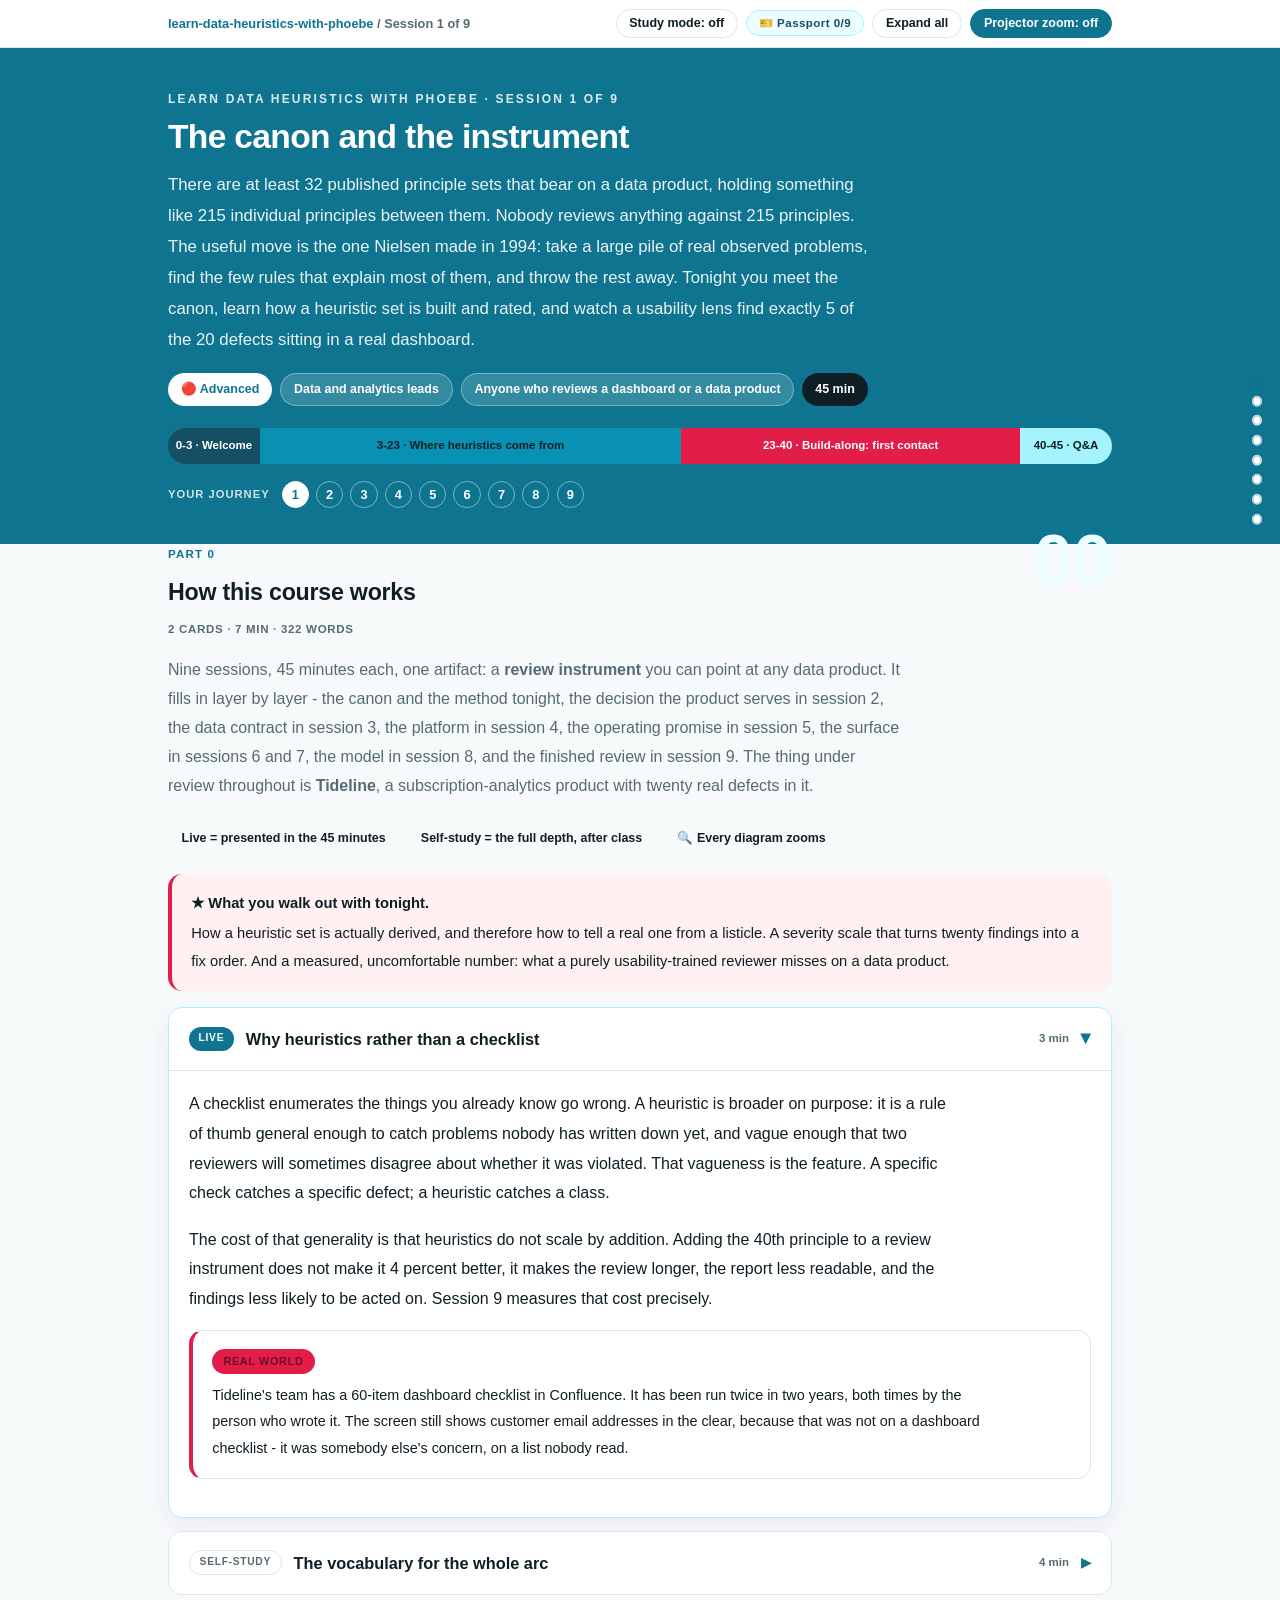
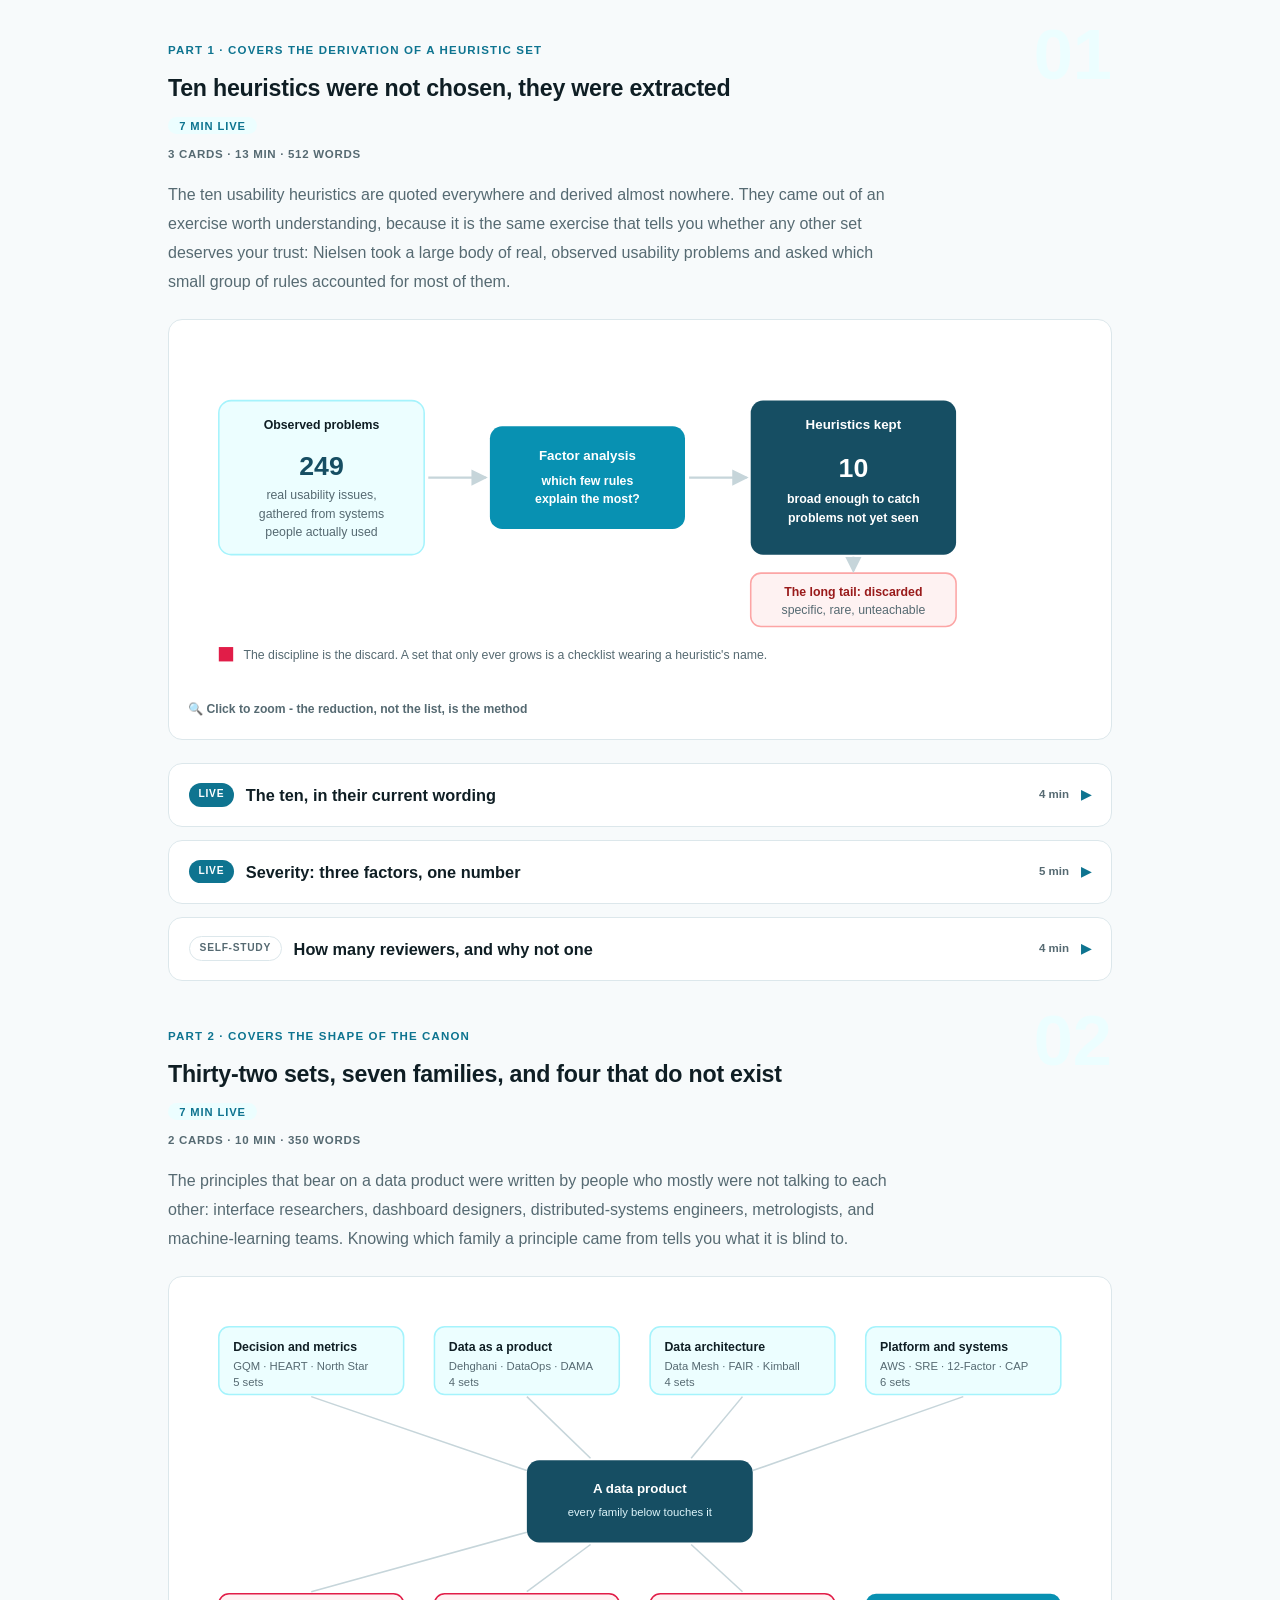
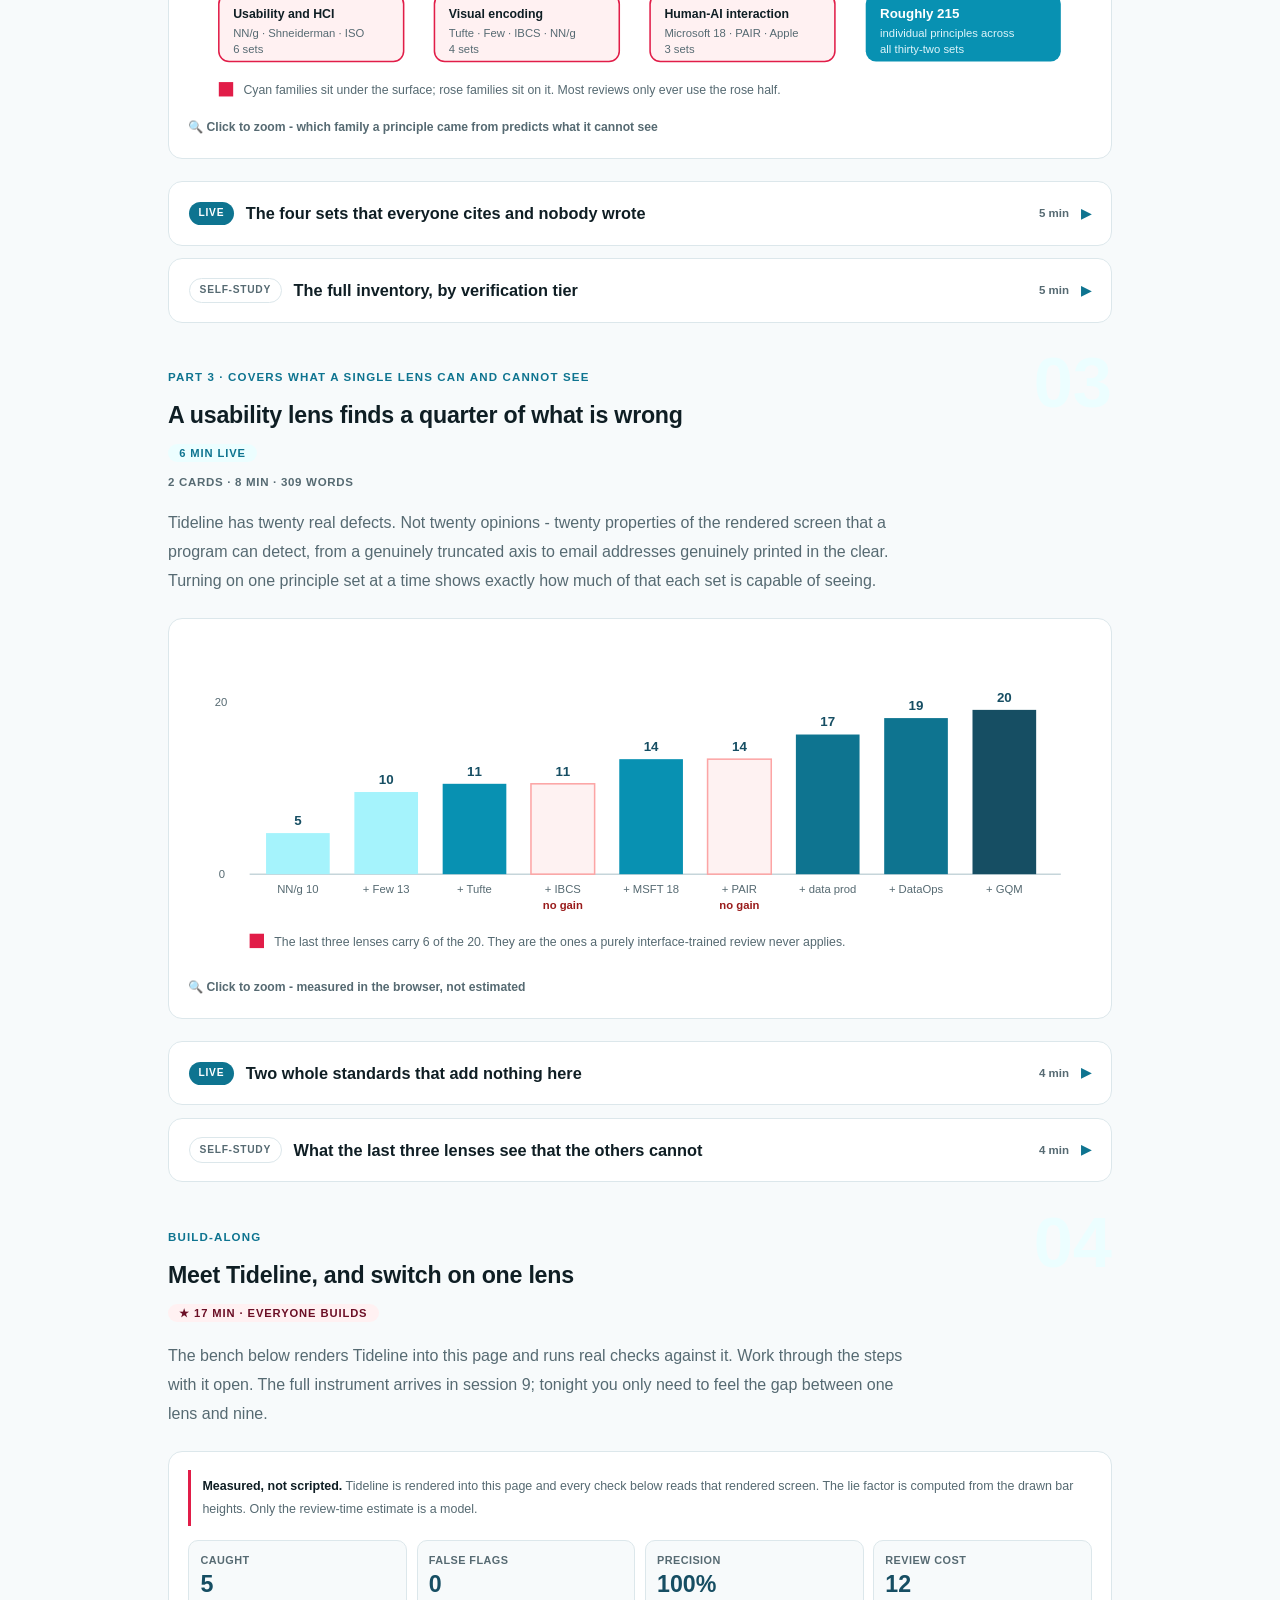
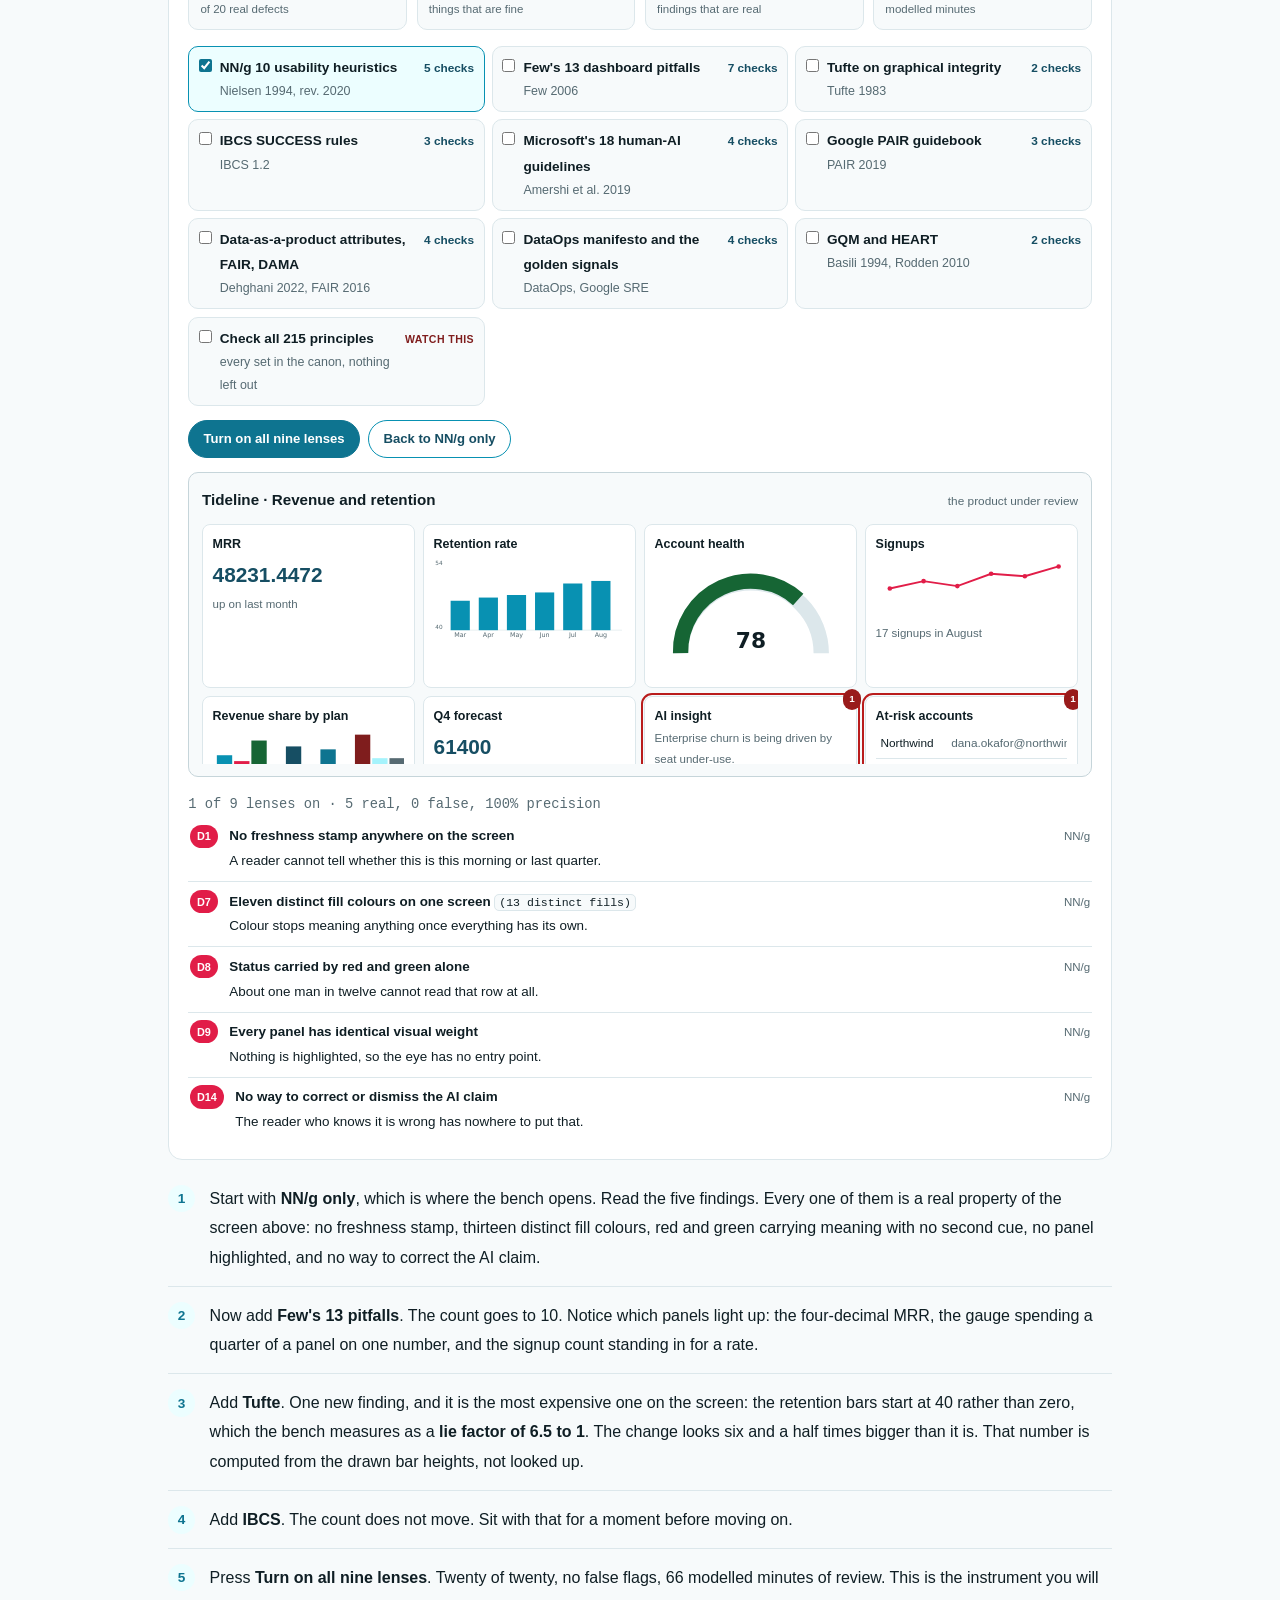
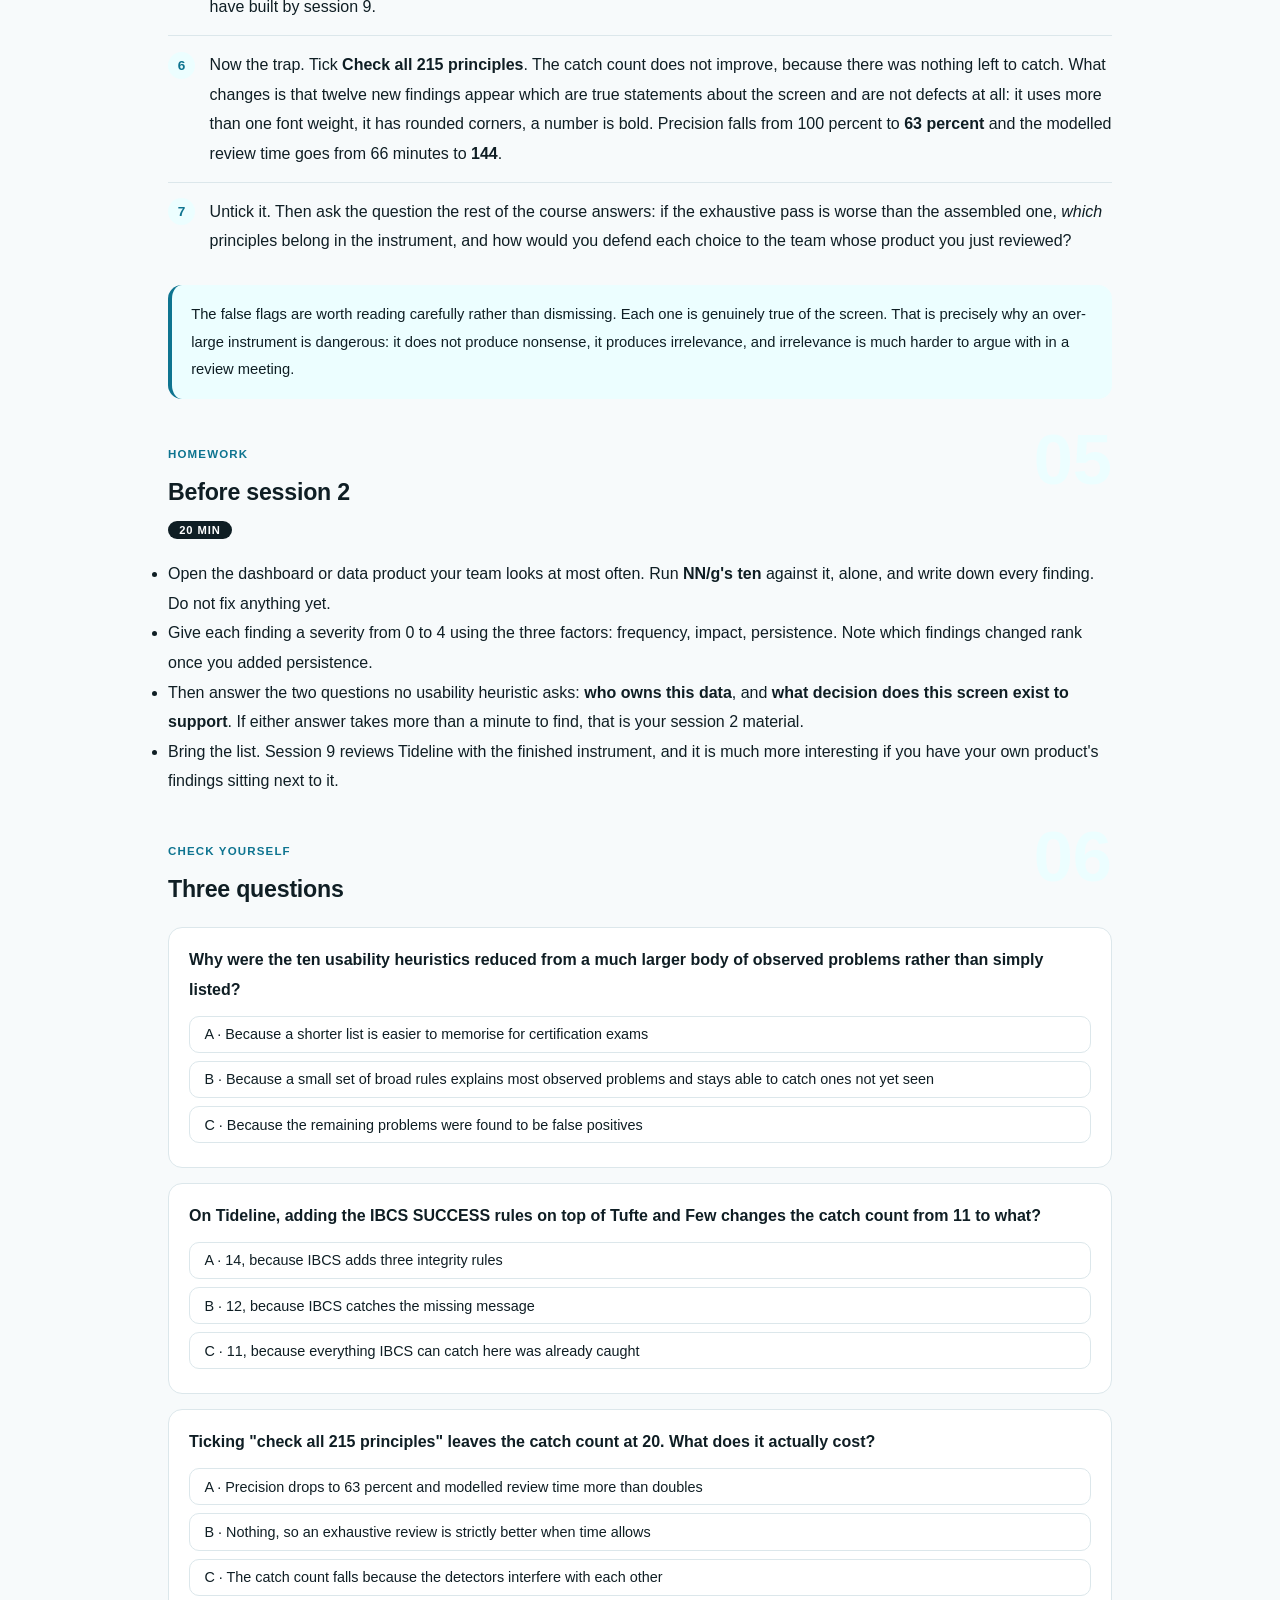
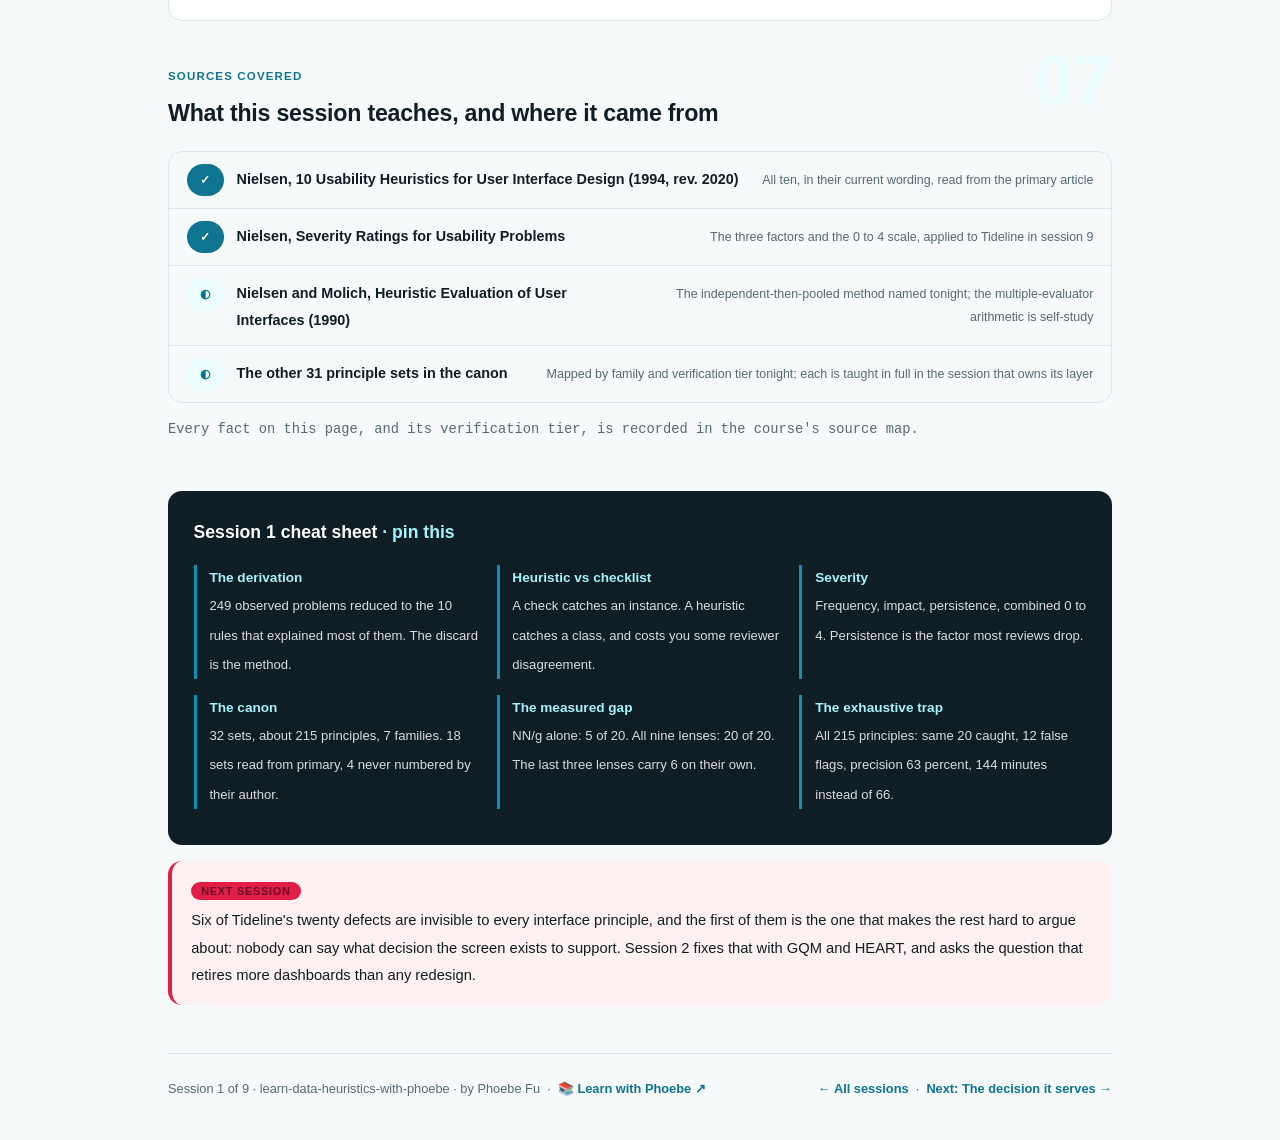
==== commit 0ca1bb8e: "Layout: code boxes stack under step text; toolbar is one row Shared-template defect, live estate-wid" ====
--- a/courses/01-the-canon.html
+++ b/courses/01-the-canon.html
@@ -19,7 +19,7 @@
 <meta name="twitter:image" content="https://phoebefu6.github.io/learn-data-heuristics-with-phoebe/assets/og-cover.png">
 <!-- social:end -->
 <title>Session 1 · The canon and the instrument - learn data heuristics with phoebe</title>
-<link rel="stylesheet" href="../assets/style.css?v=2">
+<link rel="stylesheet" href="../assets/style.css?v=4">
 </head>
 <body>
 
--- a/assets/style.css
+++ b/assets/style.css
@@ -86,8 +86,9 @@
   border-bottom: 1px solid var(--hairline);
   padding: .55rem 0;
 }
-.toolbar .wrap { display: flex; align-items: center; gap: .6rem; }
-.toolbar .crumb { font-size: .8rem; color: var(--muted); font-weight: 600; margin-right: auto; }
+.toolbar .wrap { display: flex; align-items: center; gap: .5rem; flex-wrap: nowrap; }
+.toolbar .crumb { font-size: .8rem; color: var(--muted); font-weight: 600; margin-right: auto; min-width: 0; white-space: nowrap; overflow: hidden; text-overflow: ellipsis; }
+.toolbar .btn { white-space: nowrap; flex: none; padding: .38rem .8rem; font-size: .78rem; line-height: 1.2; }
 .toolbar .crumb a { color: var(--indigo); text-decoration: none; }
 .btn {
   border: 1px solid var(--hairline);
@@ -287,11 +288,15 @@
 /* ---------- demo steps ---------- */
 .steps { counter-reset: step; margin: .6rem 0 1rem; }
 .step {
-  display: flex;
-  gap: .9rem;
+  display: grid;
+  grid-template-columns: max-content minmax(0, 1fr);
+  column-gap: .9rem;
+  row-gap: .2rem;
   padding: .85rem 0;
   border-bottom: .5px solid var(--hairline);
 }
+.step > * { grid-column: 2; min-width: 0; }
+.step > .prompt-box { margin: .8rem 0 .4rem; }
 .step:last-child { border-bottom: none; }
 .step::before {
   counter-increment: step;
@@ -795,7 +800,10 @@
   /* 44px tap targets */
   details.card summary { min-height: 44px; }
   .qopt { min-height: 44px; display: flex; align-items: center; padding: .7rem .9rem; }
-  .toolbar .btn, .pagefoot a { min-height: 44px; display: inline-flex; align-items: center; }
+  .toolbar .btn, .pagefoot a { min-height: 44px; display: inline-flex; align-items: center; justify-content: center; }
+  .toolbar .crumb, .toolbar #zoom-toggle { display: none; }
+  .toolbar .btn { flex: 1 1 0; padding: .3rem .4rem; font-size: .72rem; }
+  table.clean { display: block; overflow-x: auto; -webkit-overflow-scrolling: touch; }
 }
 
 @media (max-width: 640px) {
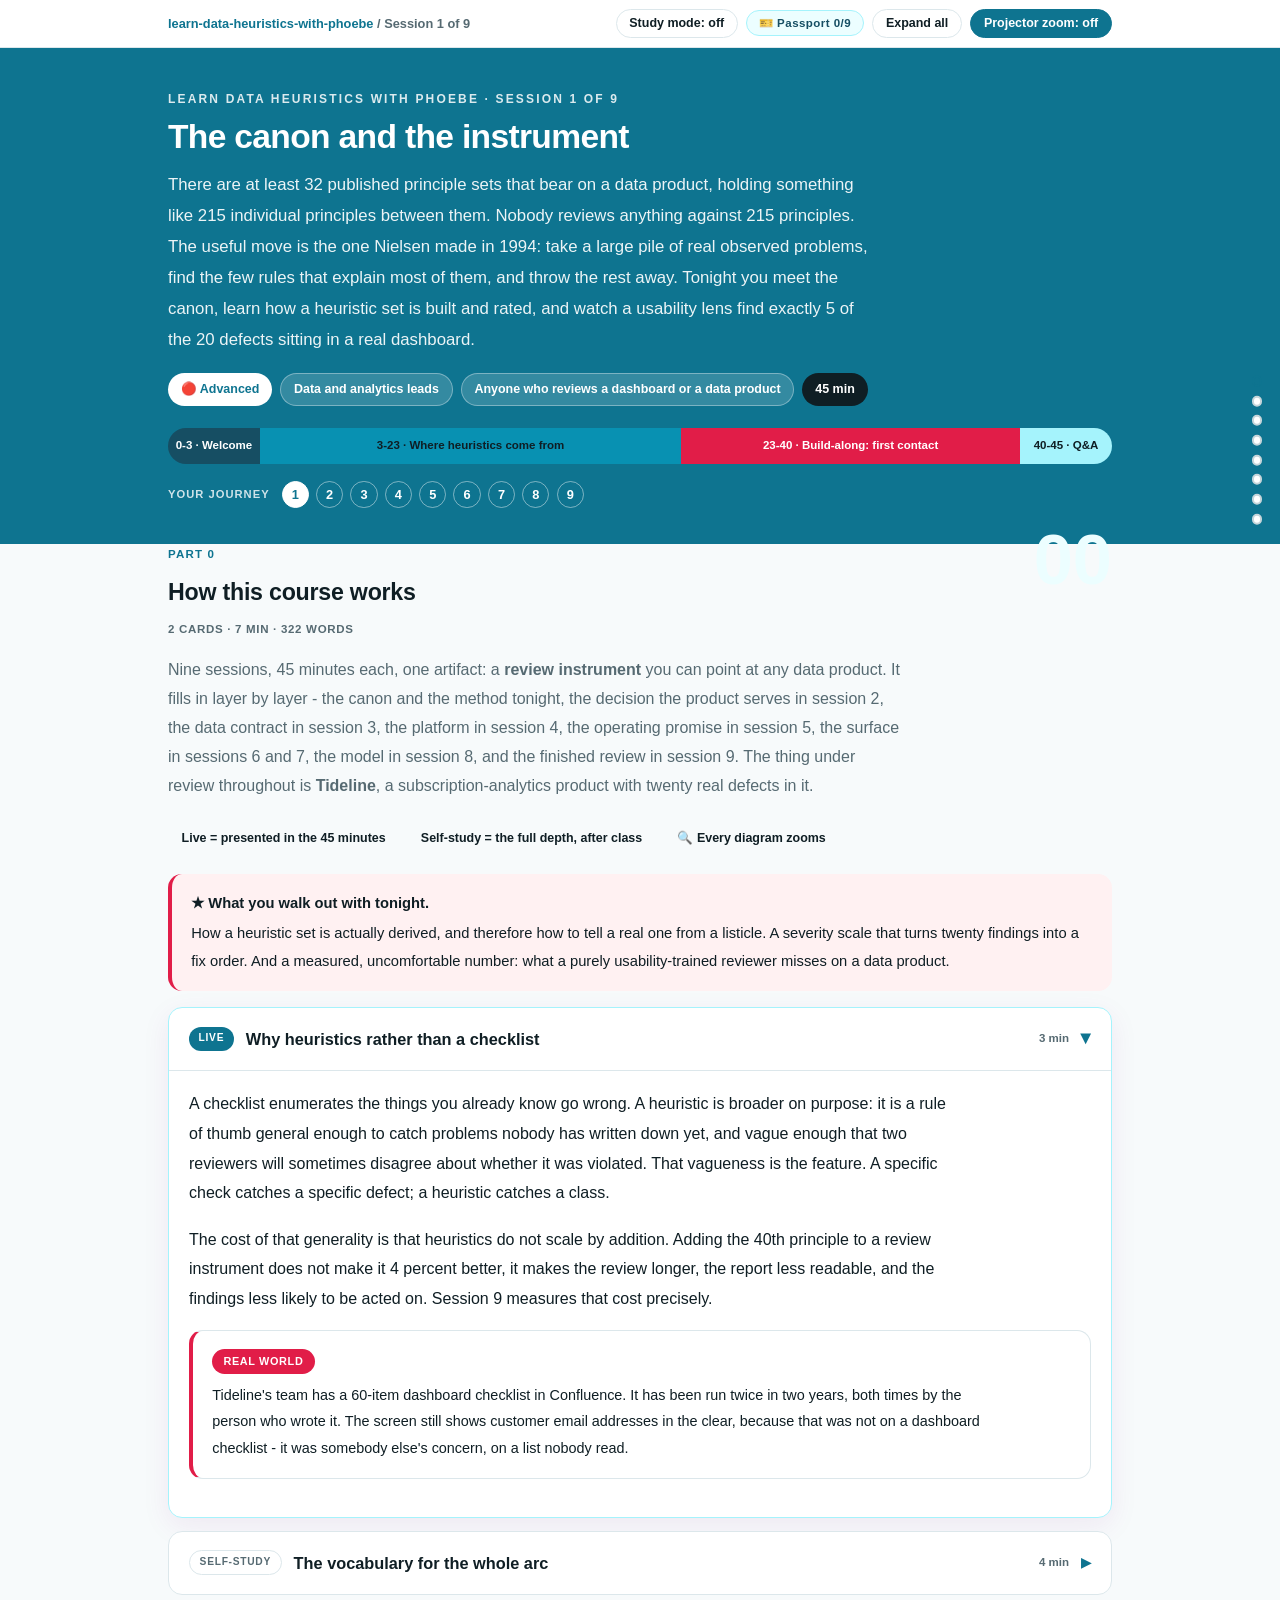
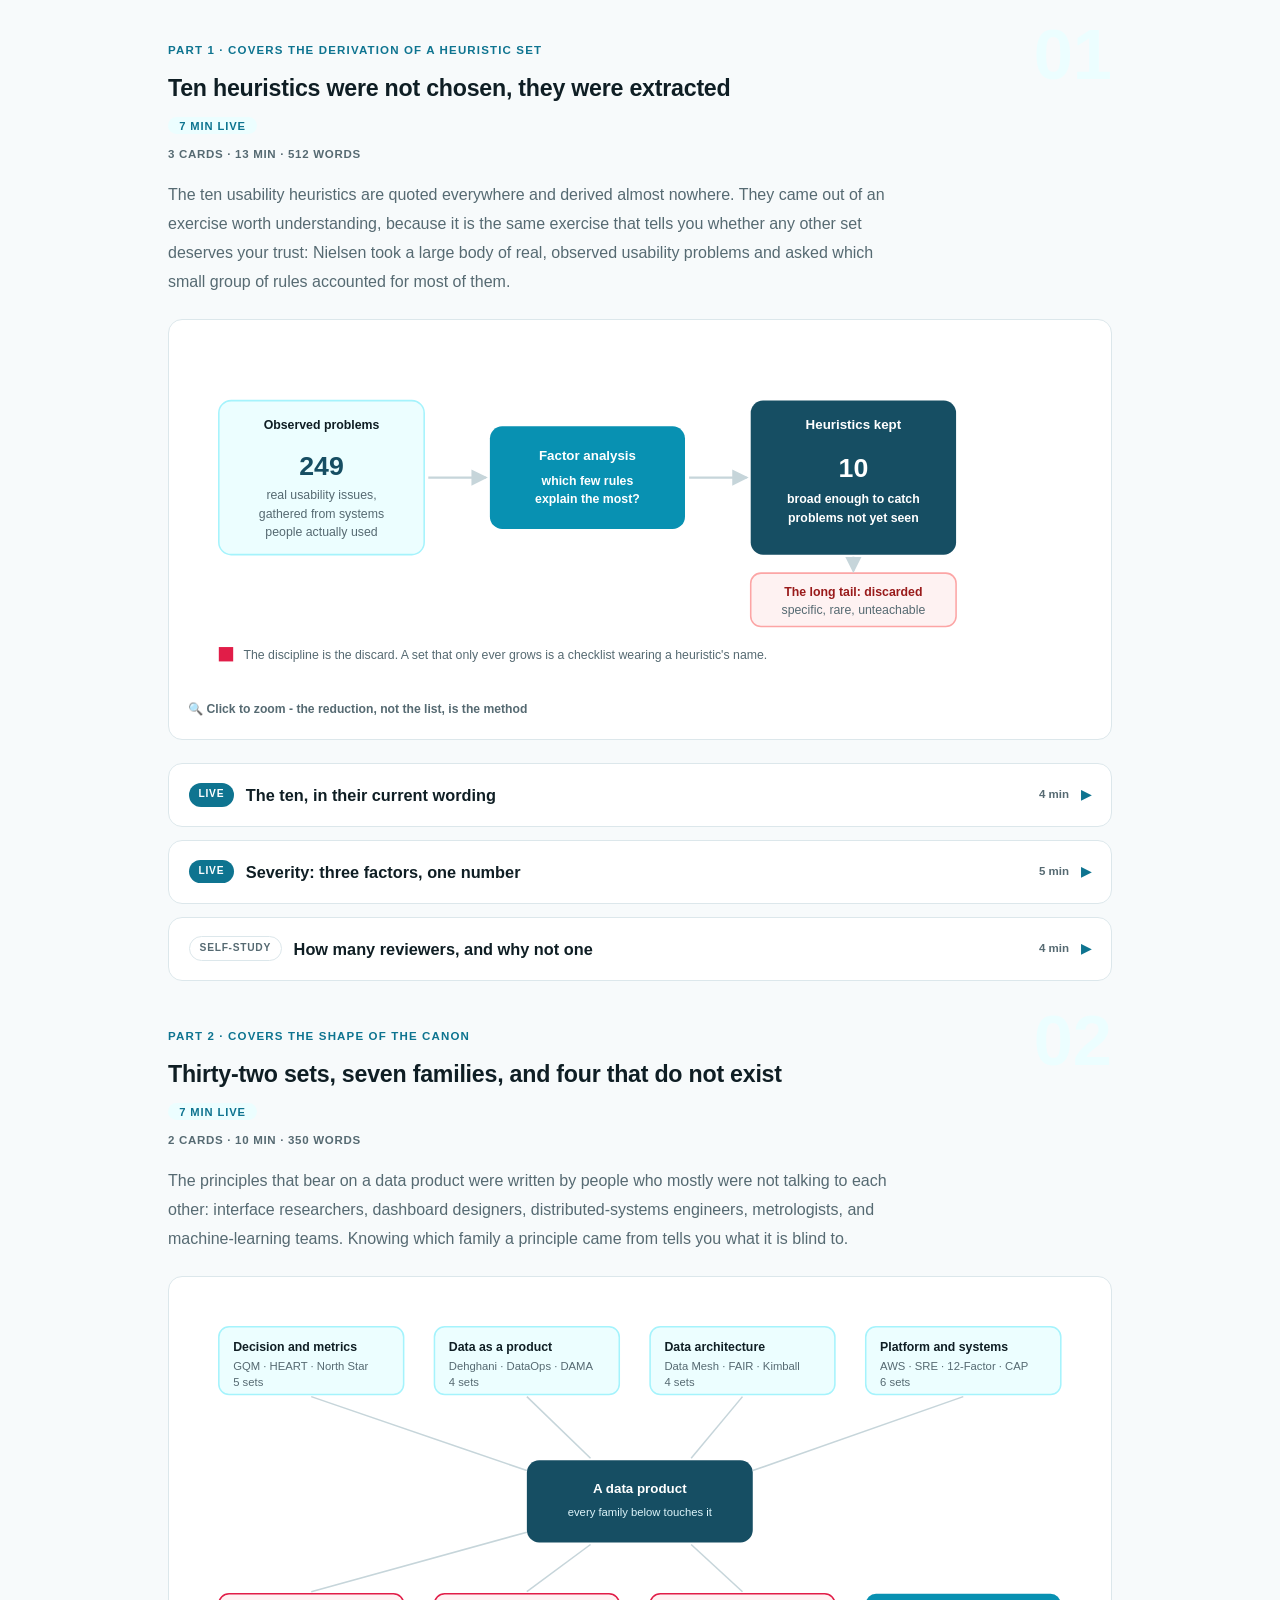
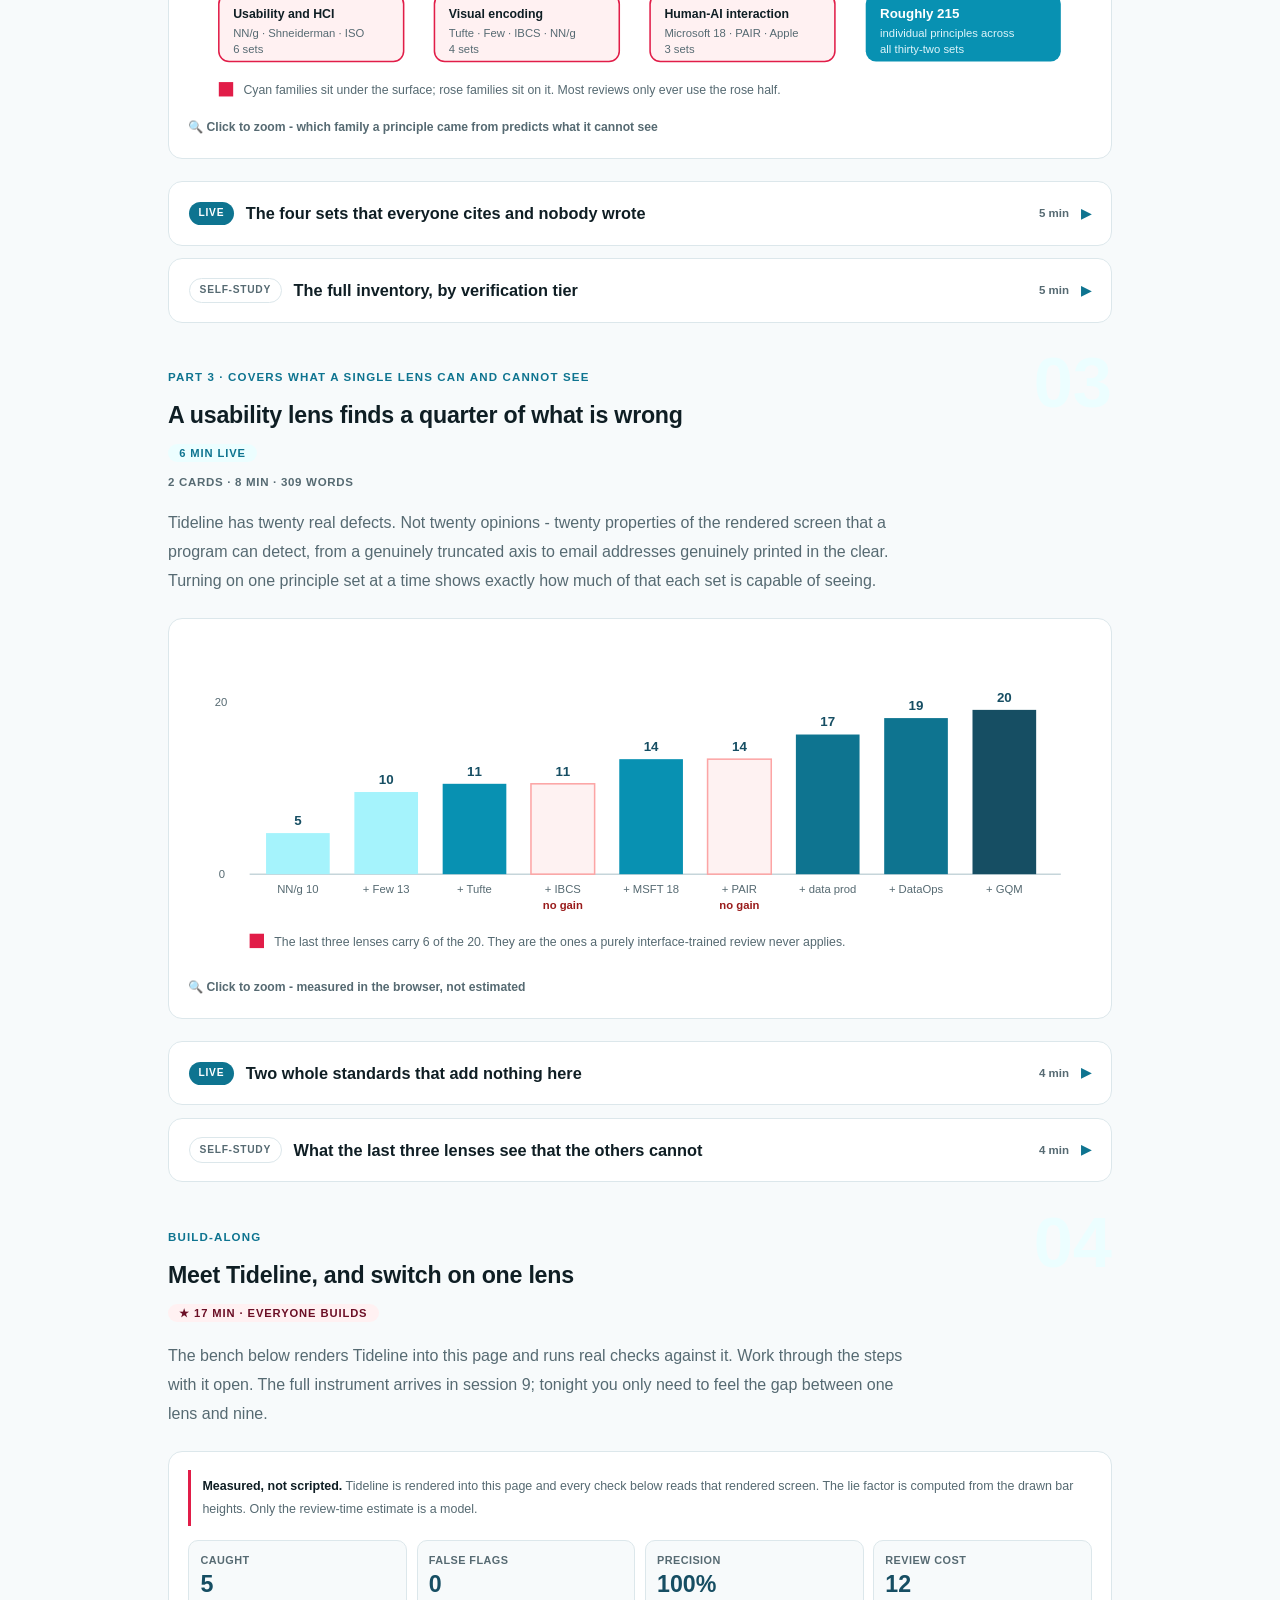
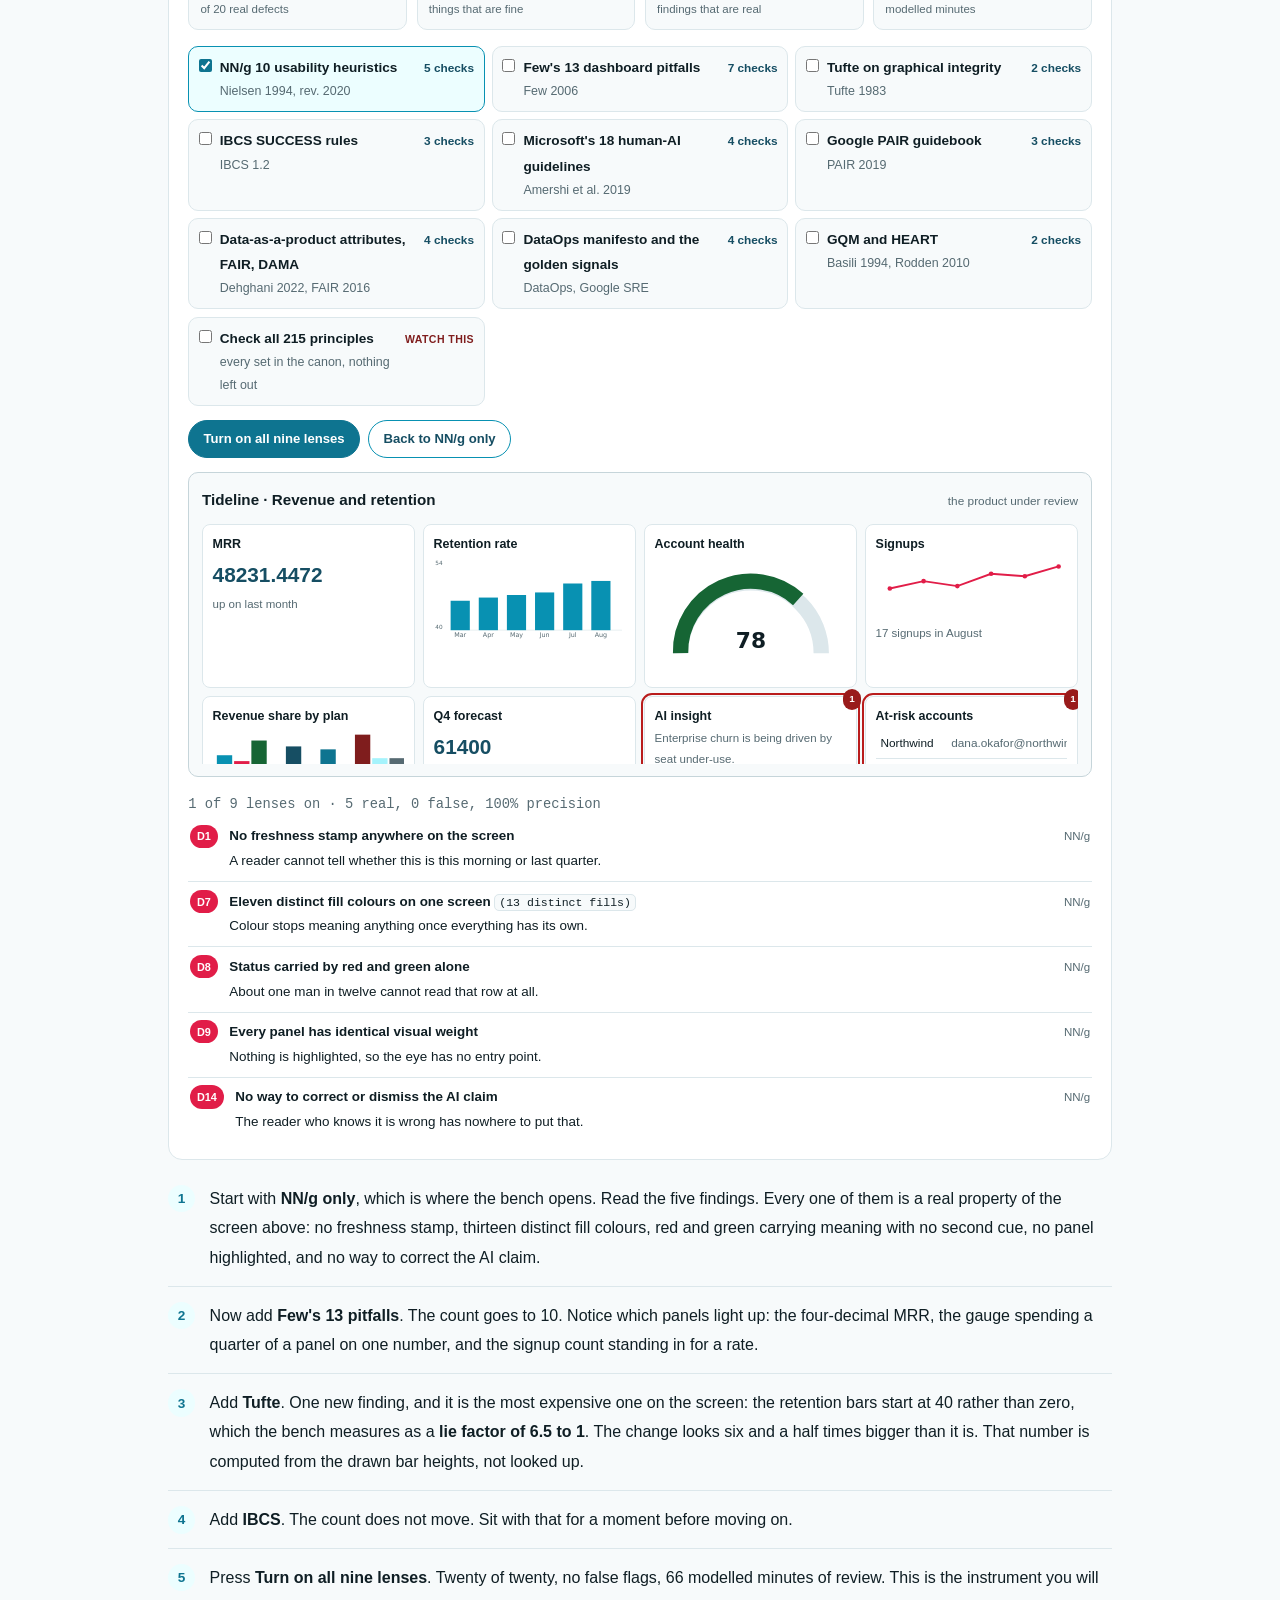
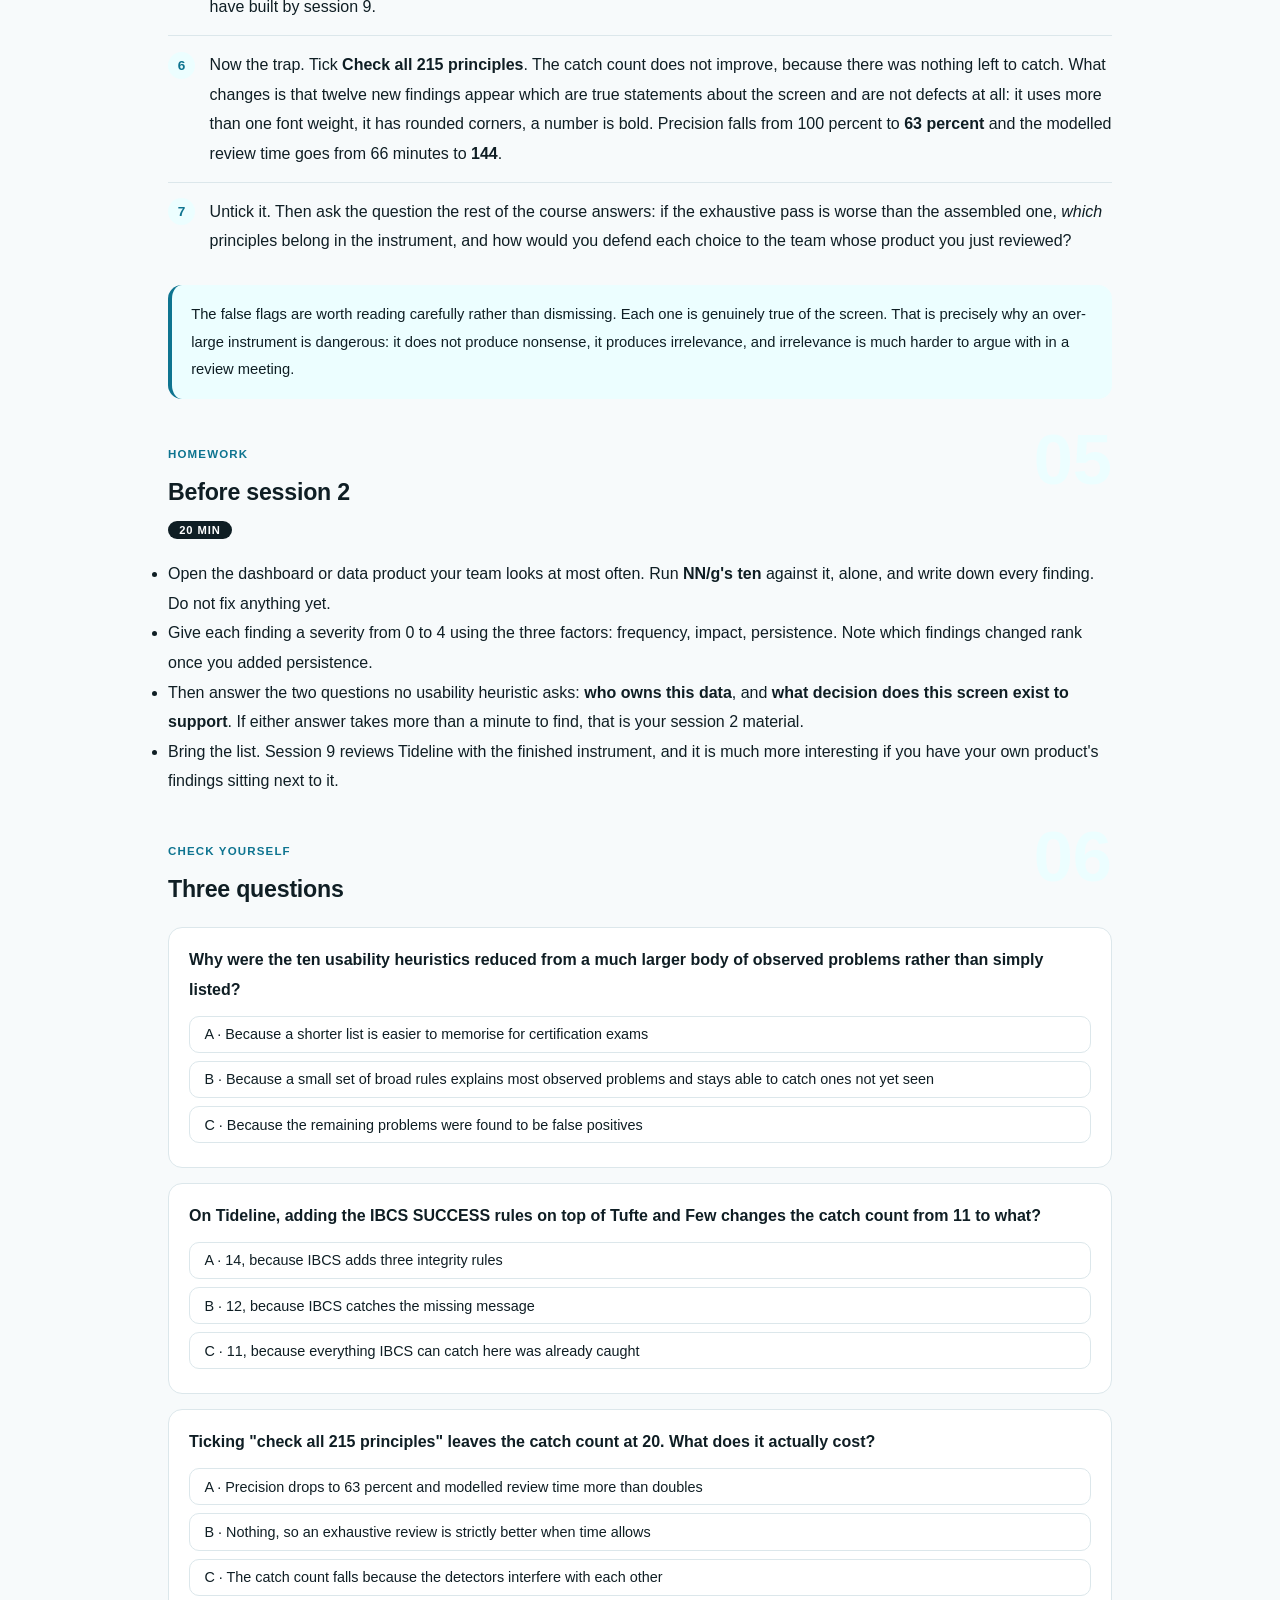
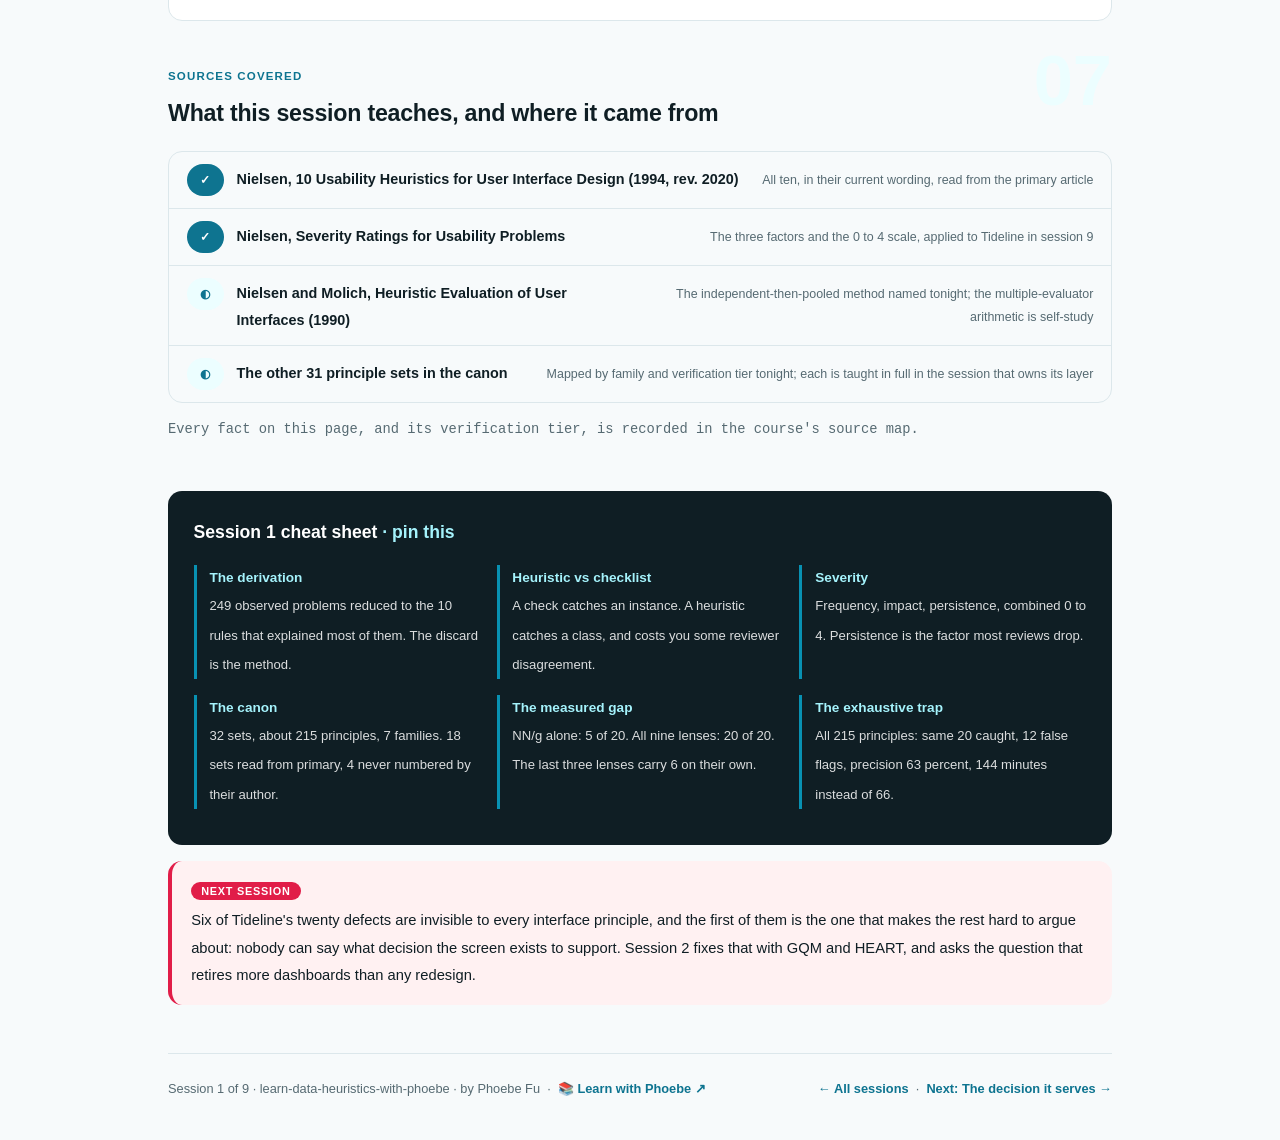
==== commit c4198b62: "Fix unreadable pills and labels: white text on the amber fill The "Real world" pill, build-along ste" ====
--- a/courses/01-the-canon.html
+++ b/courses/01-the-canon.html
@@ -19,7 +19,7 @@
 <meta name="twitter:image" content="https://phoebefu6.github.io/learn-data-heuristics-with-phoebe/assets/og-cover.png">
 <!-- social:end -->
 <title>Session 1 · The canon and the instrument - learn data heuristics with phoebe</title>
-<link rel="stylesheet" href="../assets/style.css?v=4">
+<link rel="stylesheet" href="../assets/style.css?v=5">
 </head>
 <body>
 
--- a/assets/style.css
+++ b/assets/style.css
@@ -208,7 +208,7 @@
 .pill.solid { background: var(--indigo); color: #fff; }
 .pill.light { background: var(--indigo-50); color: var(--indigo); }
 .pill.inkpill { background: var(--ink); color: #fff; }
-.pill.amber, .pill.peach { background: var(--amber); color: var(--amber-ink); }
+.pill.amber, .pill.peach { background: var(--amber); color: #fff; }
 .pill.bare { color: var(--faint); }
 
 /* ---------- 4D grid ---------- */
@@ -266,7 +266,7 @@
   padding: .15rem .7rem;
 }
 .prompt-box.bad .label { background: var(--faint); color: var(--ink); }
-.prompt-box.good .label { background: var(--amber); color: var(--amber-ink); }
+.prompt-box.good .label { background: var(--amber); color: #fff; }
 .copy-btn {
   position: absolute;
   top: .7rem;
@@ -283,7 +283,7 @@
   transition: background .15s ease;
 }
 .copy-btn:hover { background: rgba(255,255,255,.22); }
-.copy-btn.copied { background: var(--amber); border-color: var(--amber); color: var(--amber-ink); }
+.copy-btn.copied { background: var(--amber); border-color: var(--amber); color: #fff; }
 
 /* ---------- demo steps ---------- */
 .steps { counter-reset: step; margin: .6rem 0 1rem; }
@@ -335,7 +335,7 @@
 .callout.example .ex-pill {
   display: inline-block;
   background: var(--amber);
-  color: var(--amber-ink);
+  color: #fff;
   border-radius: 999px;
   padding: .15rem .7rem;
   font-size: .68rem;
@@ -677,7 +677,7 @@
   font-family: inherit; transition: all .14s ease; white-space: nowrap;
 }
 .sql-btn:hover { background: rgba(255,255,255,.2); }
-.sql-btn.sql-run { background: var(--amber); color: var(--amber-ink); border-color: var(--amber); }
+.sql-btn.sql-run { background: var(--amber); color: #fff; border-color: var(--amber); }
 .sql-btn.sql-run:hover { filter: brightness(1.05); }
 .sql-label {
   display: block;
@@ -931,7 +931,7 @@
   z-index: 2;
 }
 .hs-pin:hover { transform: translate(-50%, -50%) scale(1.18); }
-.hs-pin.on { background: var(--amber); color: var(--amber-ink); }
+.hs-pin.on { background: var(--amber); color: #fff; }
 .hs-pin::before {
   content: ""; position: absolute; inset: -7px; border-radius: 999px;
   border: 2px solid var(--indigo); opacity: 0;
@@ -1077,7 +1077,7 @@
   padding: 4px 11px; border-radius: 999px;
   background: rgba(255,255,255,.15);
 }
-.stakes-read .sk-delta.good { background: var(--amber); color: var(--amber-ink); }
+.stakes-read .sk-delta.good { background: var(--amber); color: #fff; }
 .stakes-read .sk-delta.bad { background: #FCA5A5; color: #7f1d1d; }
 
 /* --- 6. scorecard: halfway self-grade ------------------ */
@@ -1113,7 +1113,7 @@
   background: var(--indigo-50); color: var(--indigo-deep);
   border: 1px solid var(--indigo-soft); cursor: default;
 }
-.pp-pill.full { background: var(--amber); color: var(--amber-ink); border-color: var(--amber); }
+.pp-pill.full { background: var(--amber); color: #fff; border-color: var(--amber); }
 .pp-strip { display: flex; gap: 10px; flex-wrap: wrap; margin: 18px 0 6px; }
 .pp-stamp {
   display: flex; flex-direction: column; align-items: center; gap: 6px;
@@ -1140,7 +1140,7 @@
   display: inline-block; margin-bottom: 7px;
   font: 800 0.68rem Inter, sans-serif; letter-spacing: .07em;
   text-transform: uppercase; padding: 3px 10px; border-radius: 999px;
-  background: var(--amber); color: var(--amber-ink);
+  background: var(--amber); color: #fff;
 }
 
 /* --- mobile floor (desktop is the product) ------------- */
@@ -1188,7 +1188,7 @@
 .dh-cell { font: 700 0.66rem ui-monospace, Menlo, monospace; padding: 3px 6px; border-radius: 5px;
   background: var(--indigo-50); color: var(--indigo-deep); transition: all .1s linear; }
 .dh-cell.rest { background: var(--paper); color: var(--faint); }
-.dh-cell.now { background: var(--amber); color: var(--amber-ink); transform: scale(1.18); }
+.dh-cell.now { background: var(--amber); color: #fff; transform: scale(1.18); }
 .dh-panel { border: 1px solid var(--hairline); border-radius: var(--radius); background: #fff; overflow: hidden; }
 .dh-phead { display: flex; align-items: center; gap: 10px; flex-wrap: wrap;
   padding: 13px 16px; background: var(--indigo-50); border-bottom: 1px solid var(--hairline); }
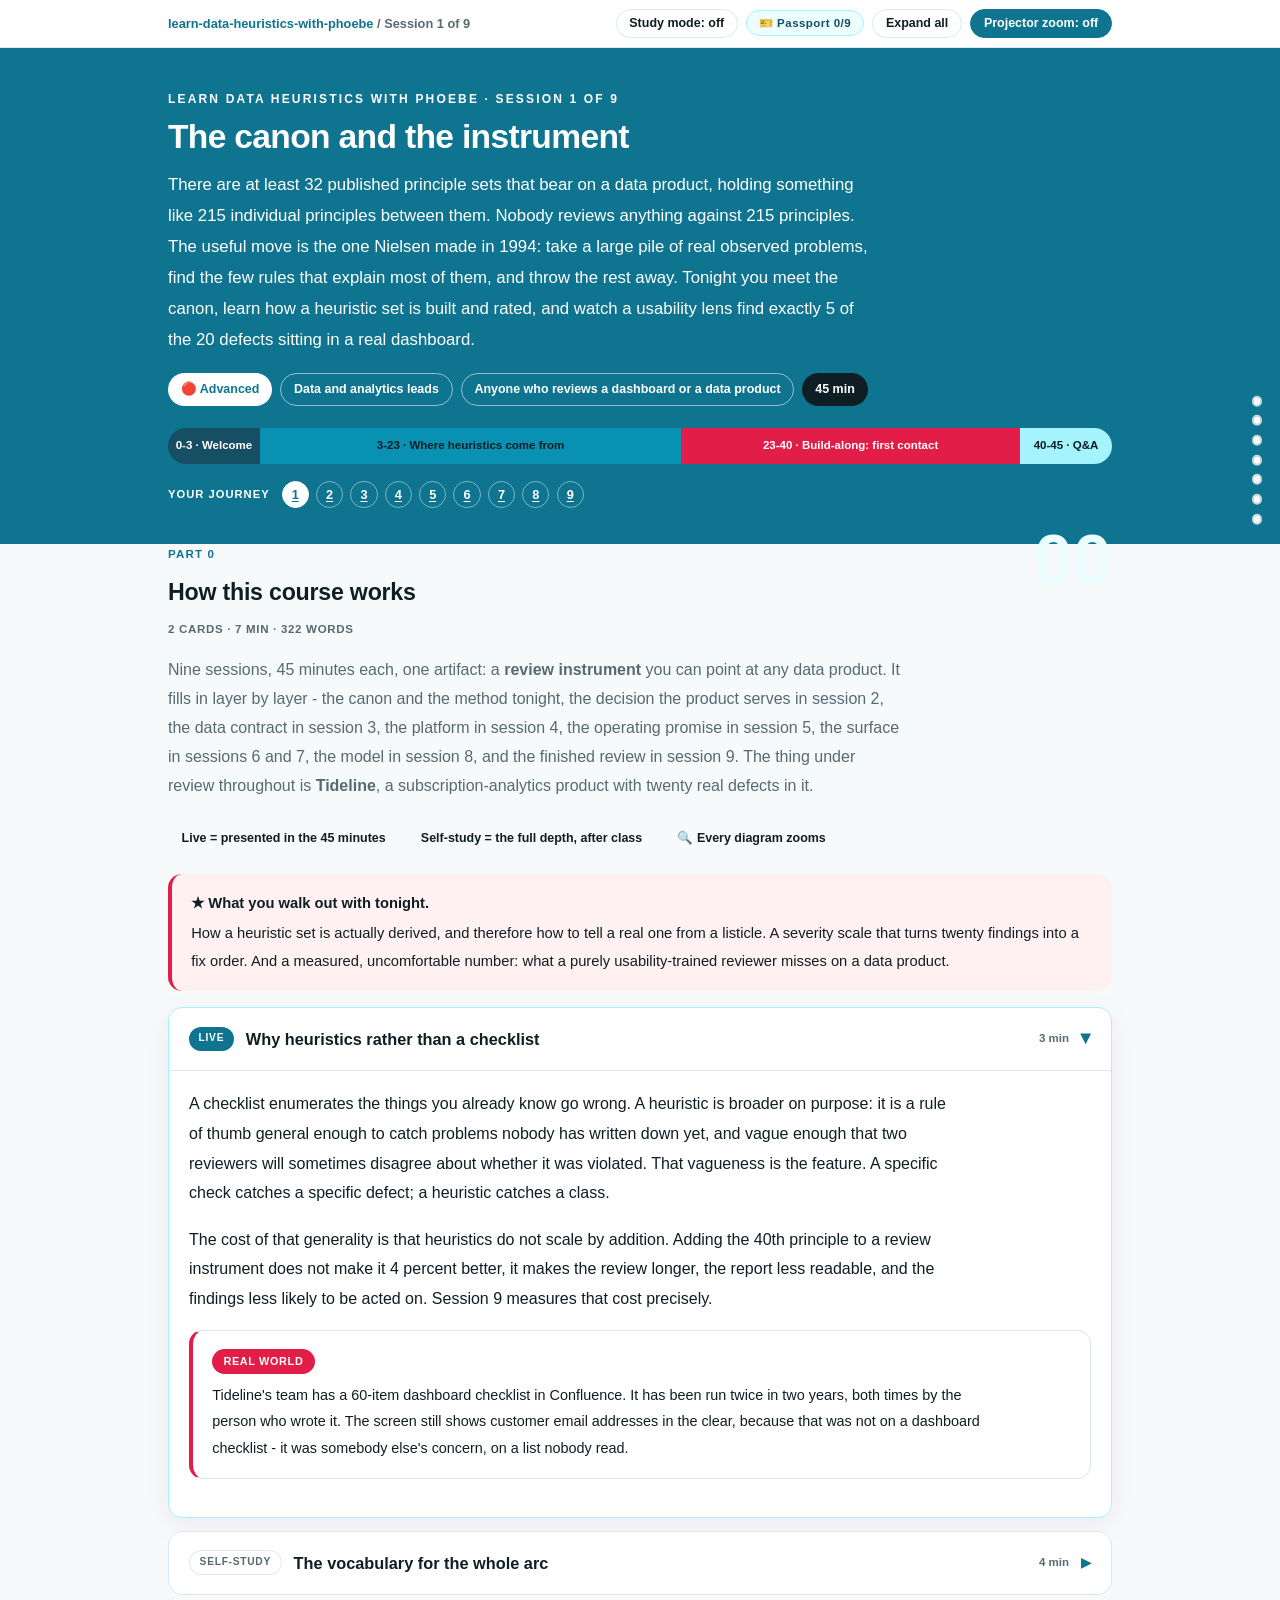
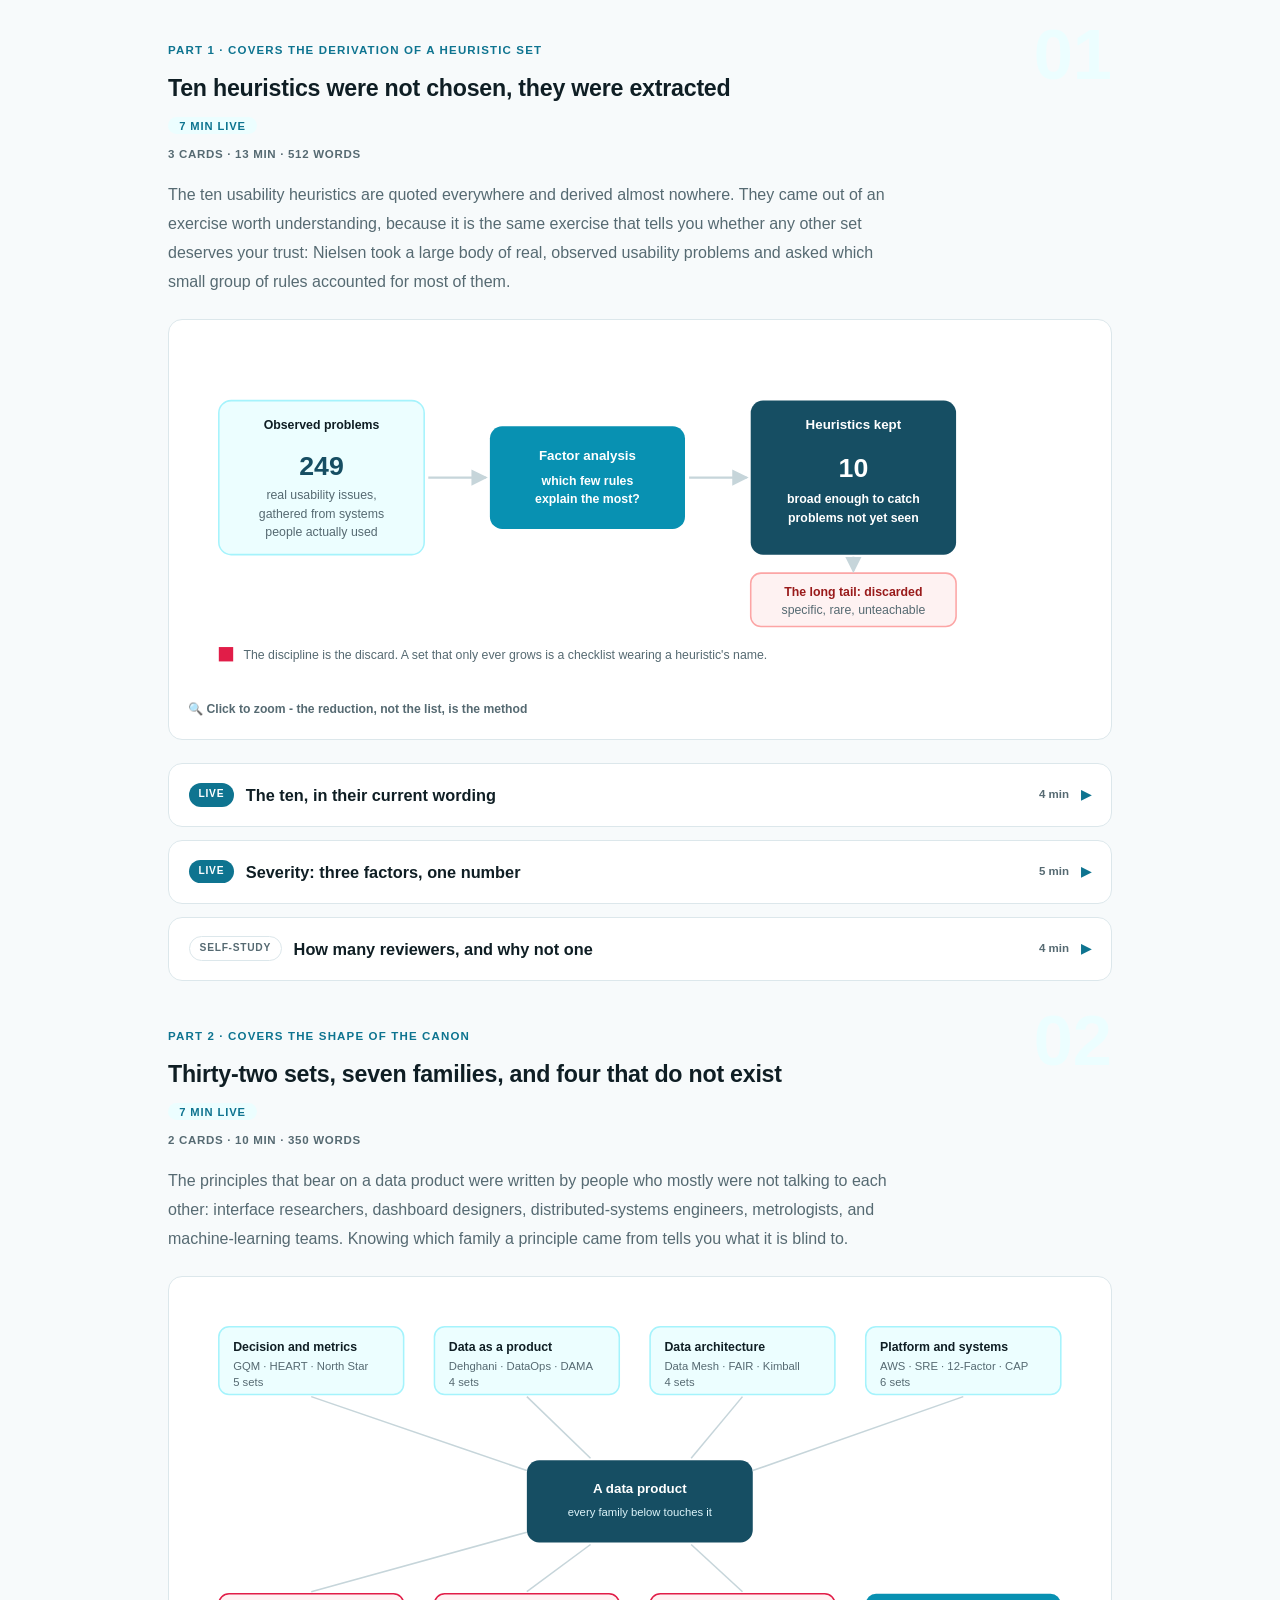
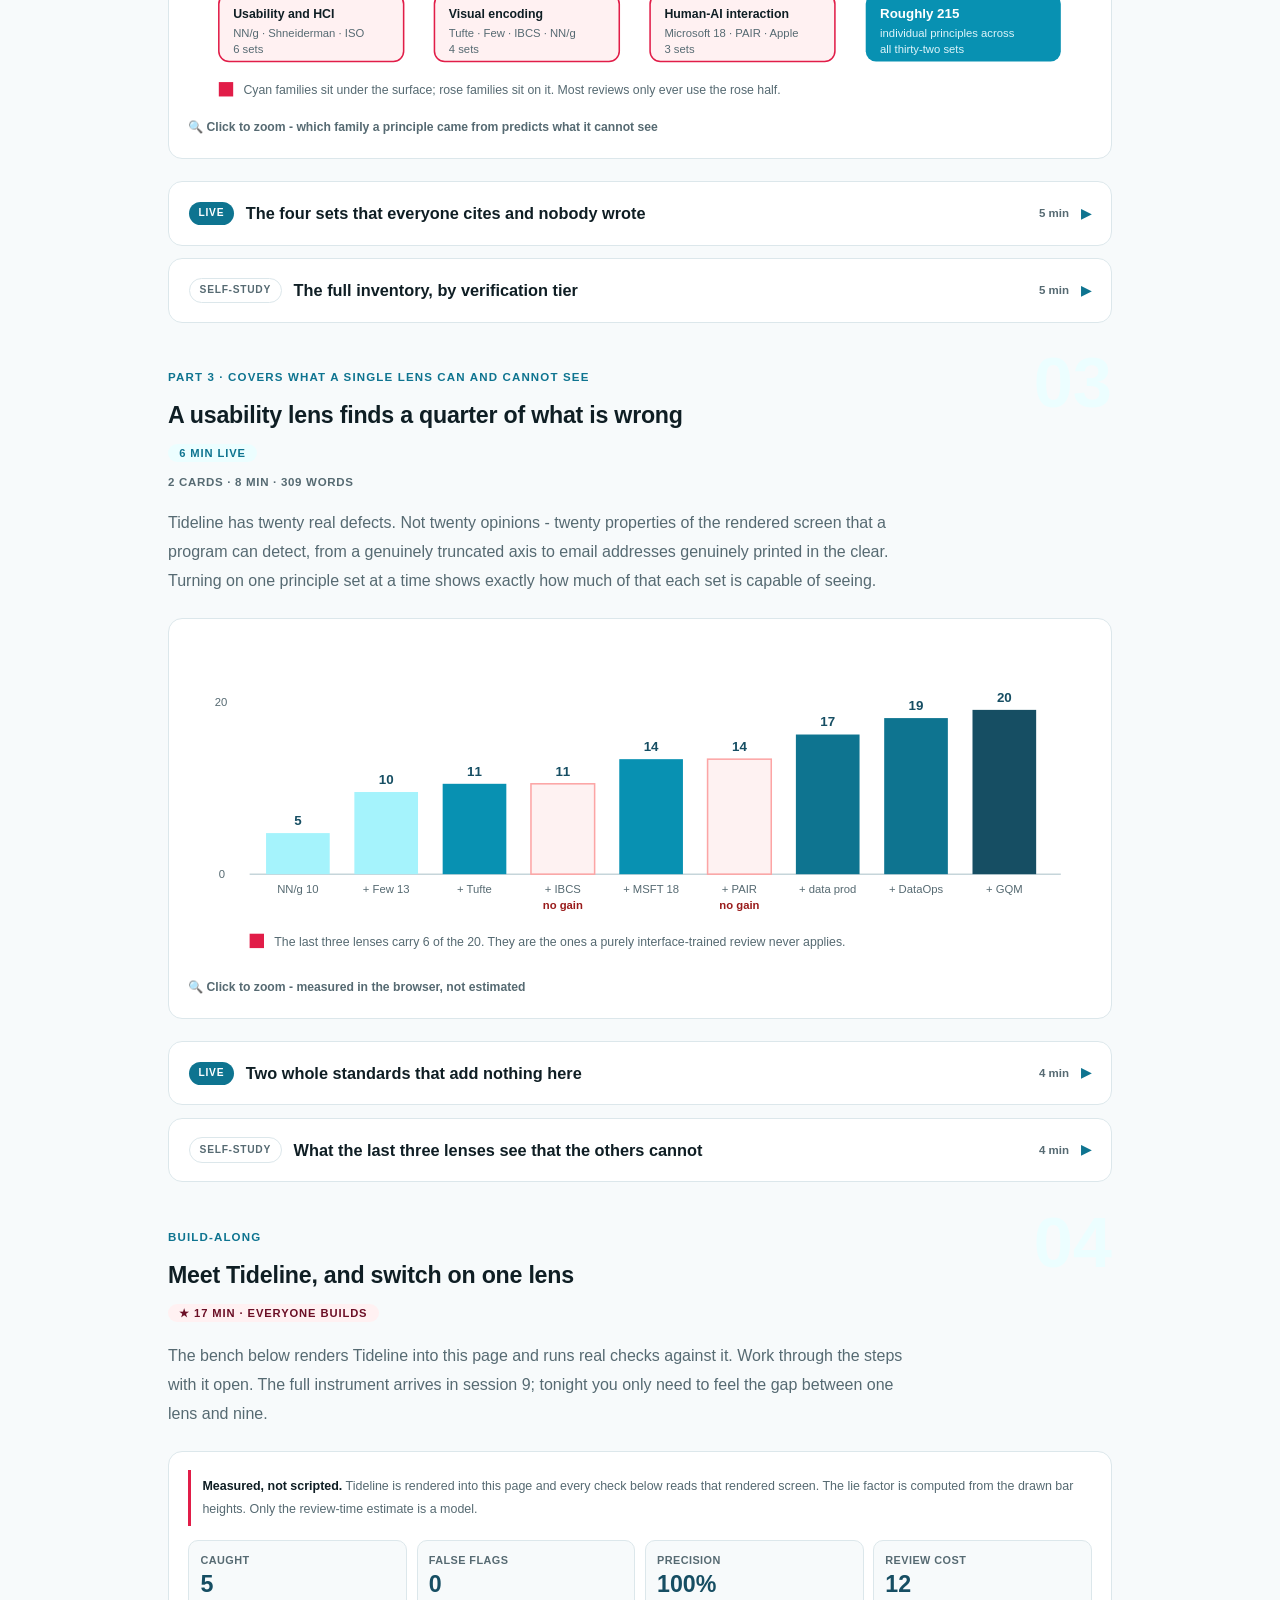
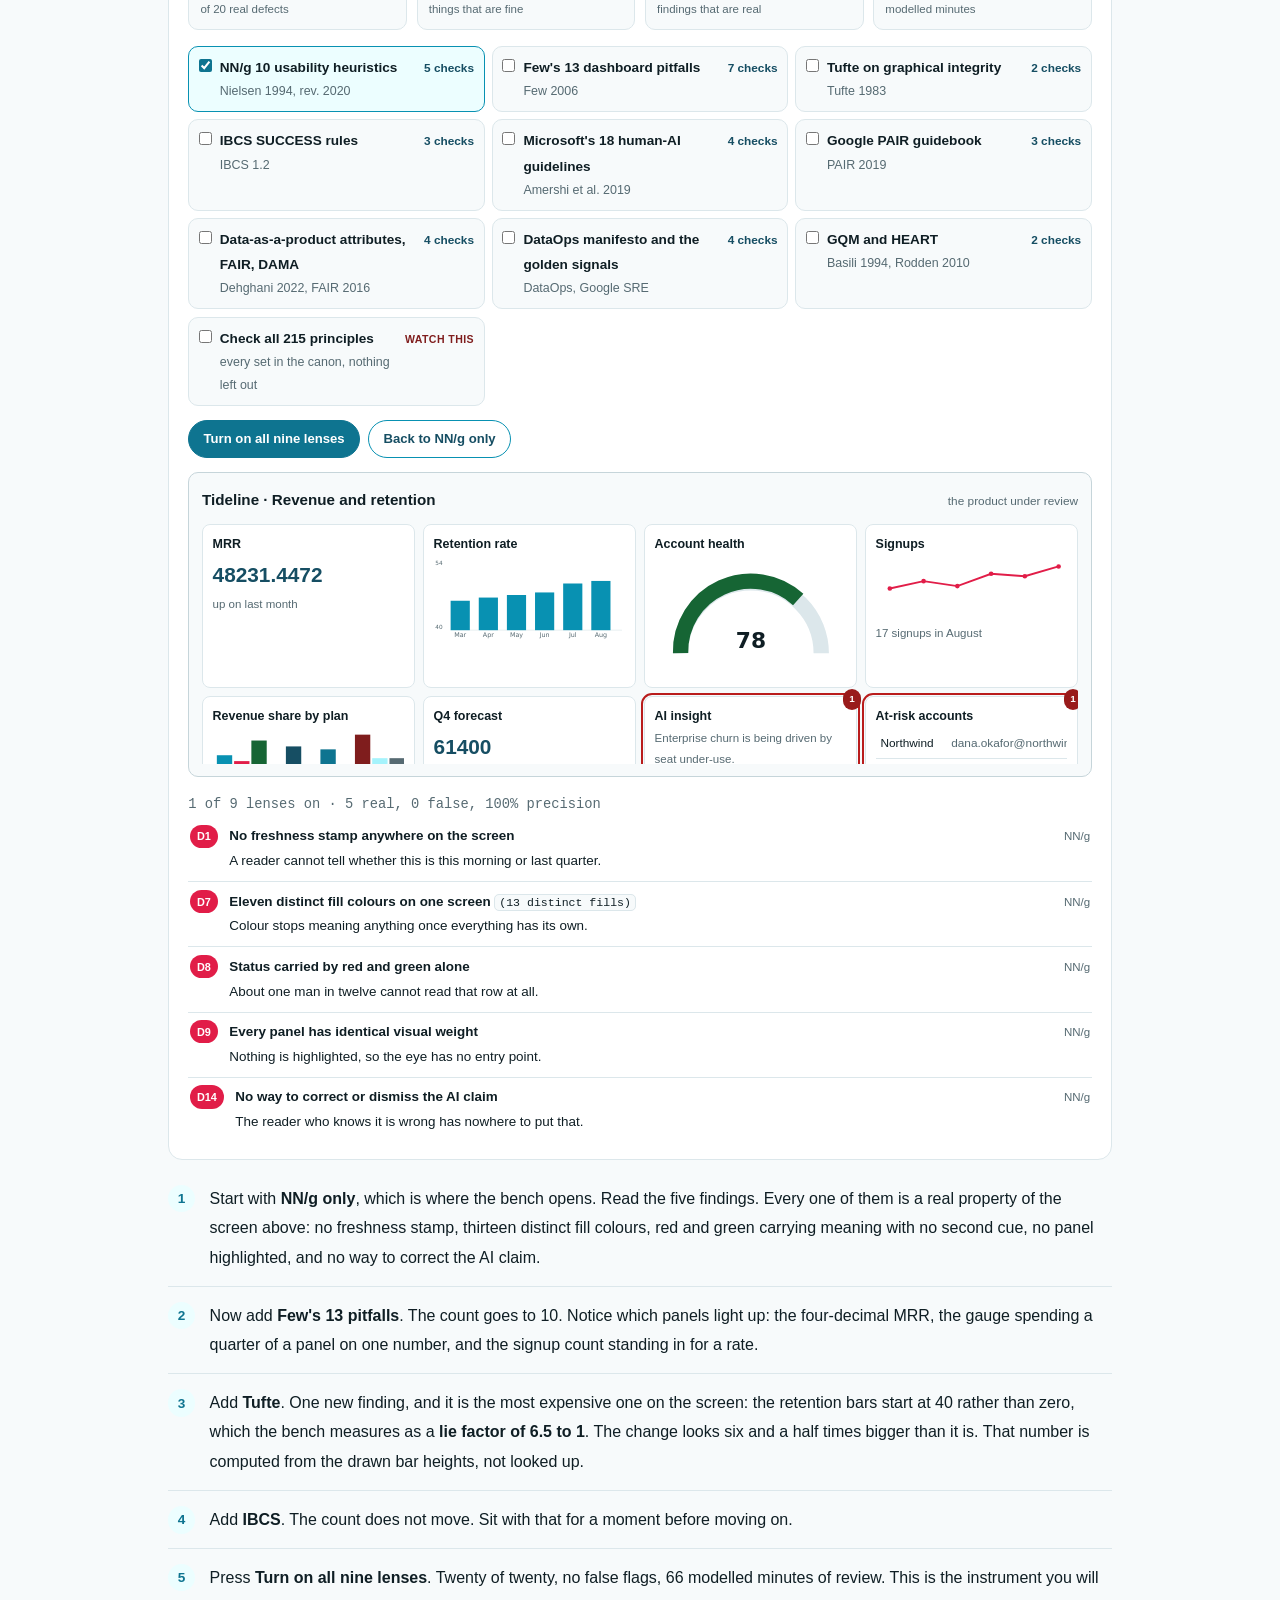
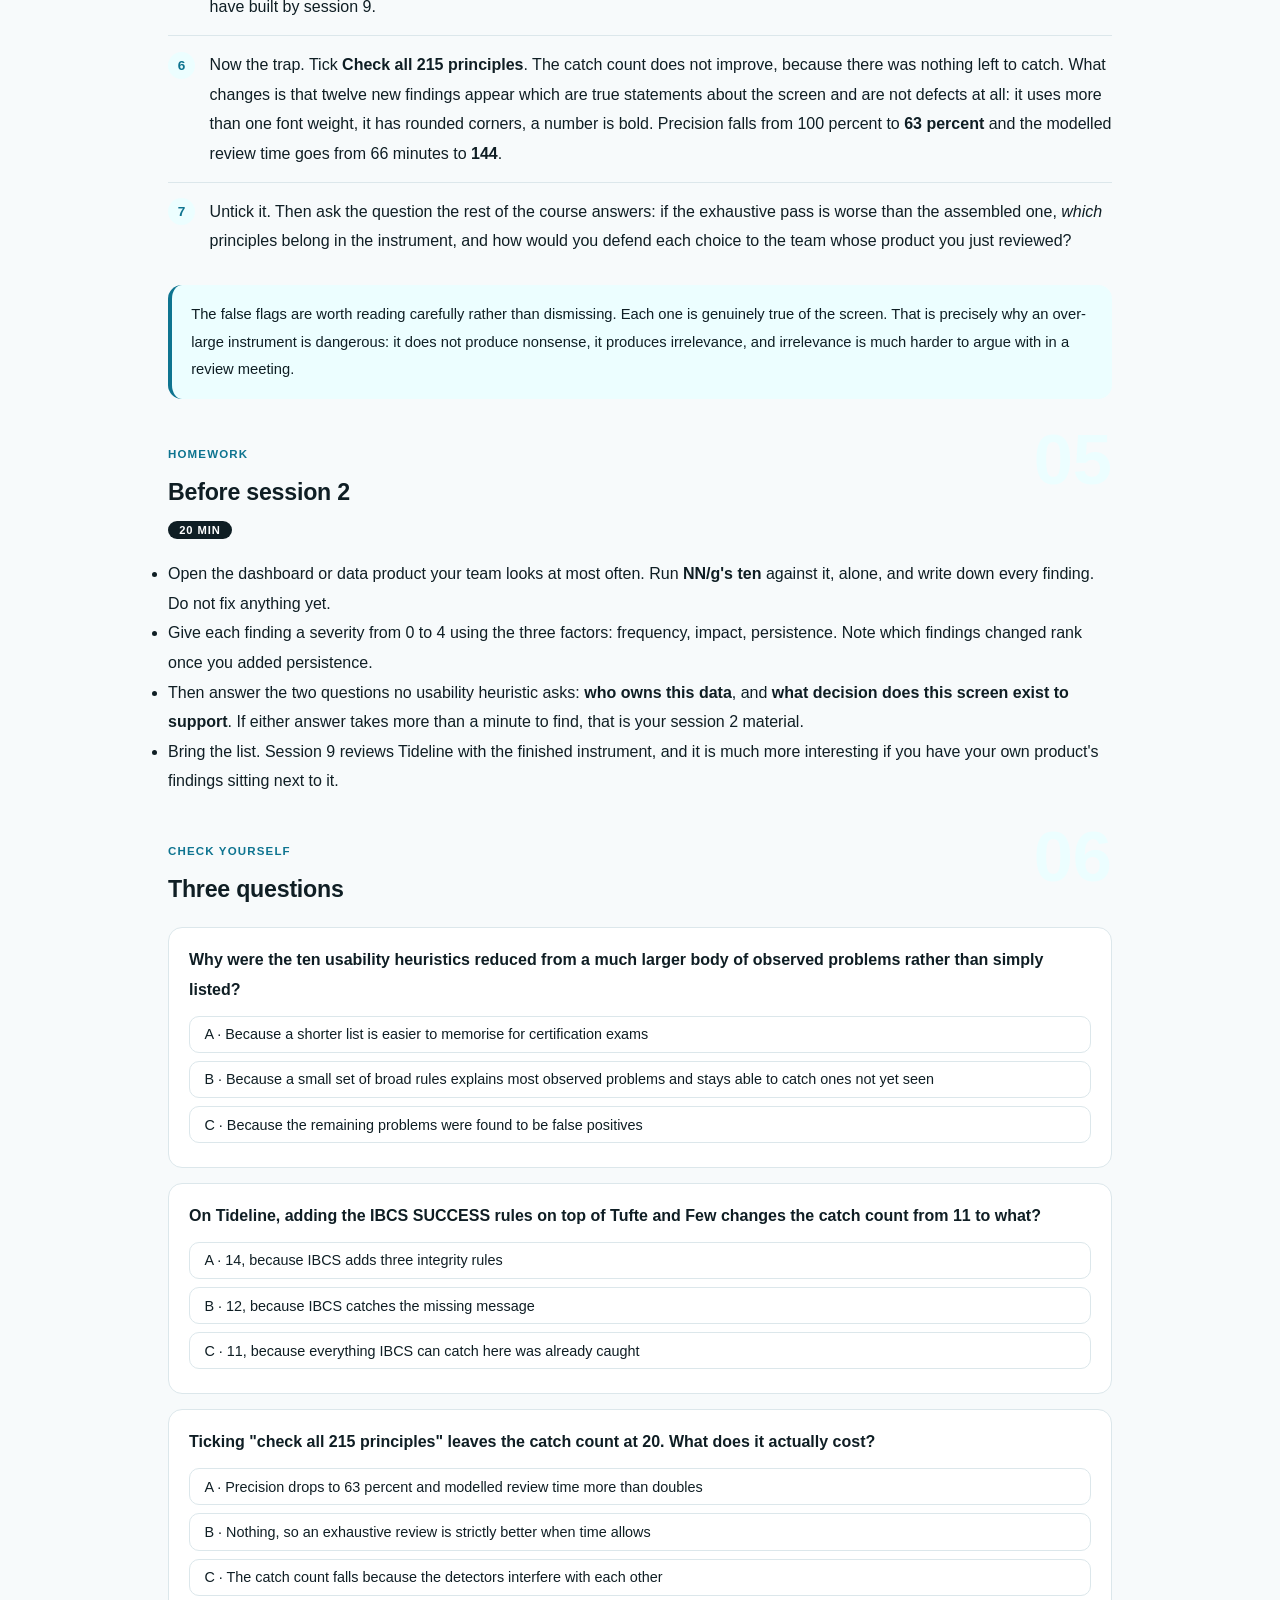
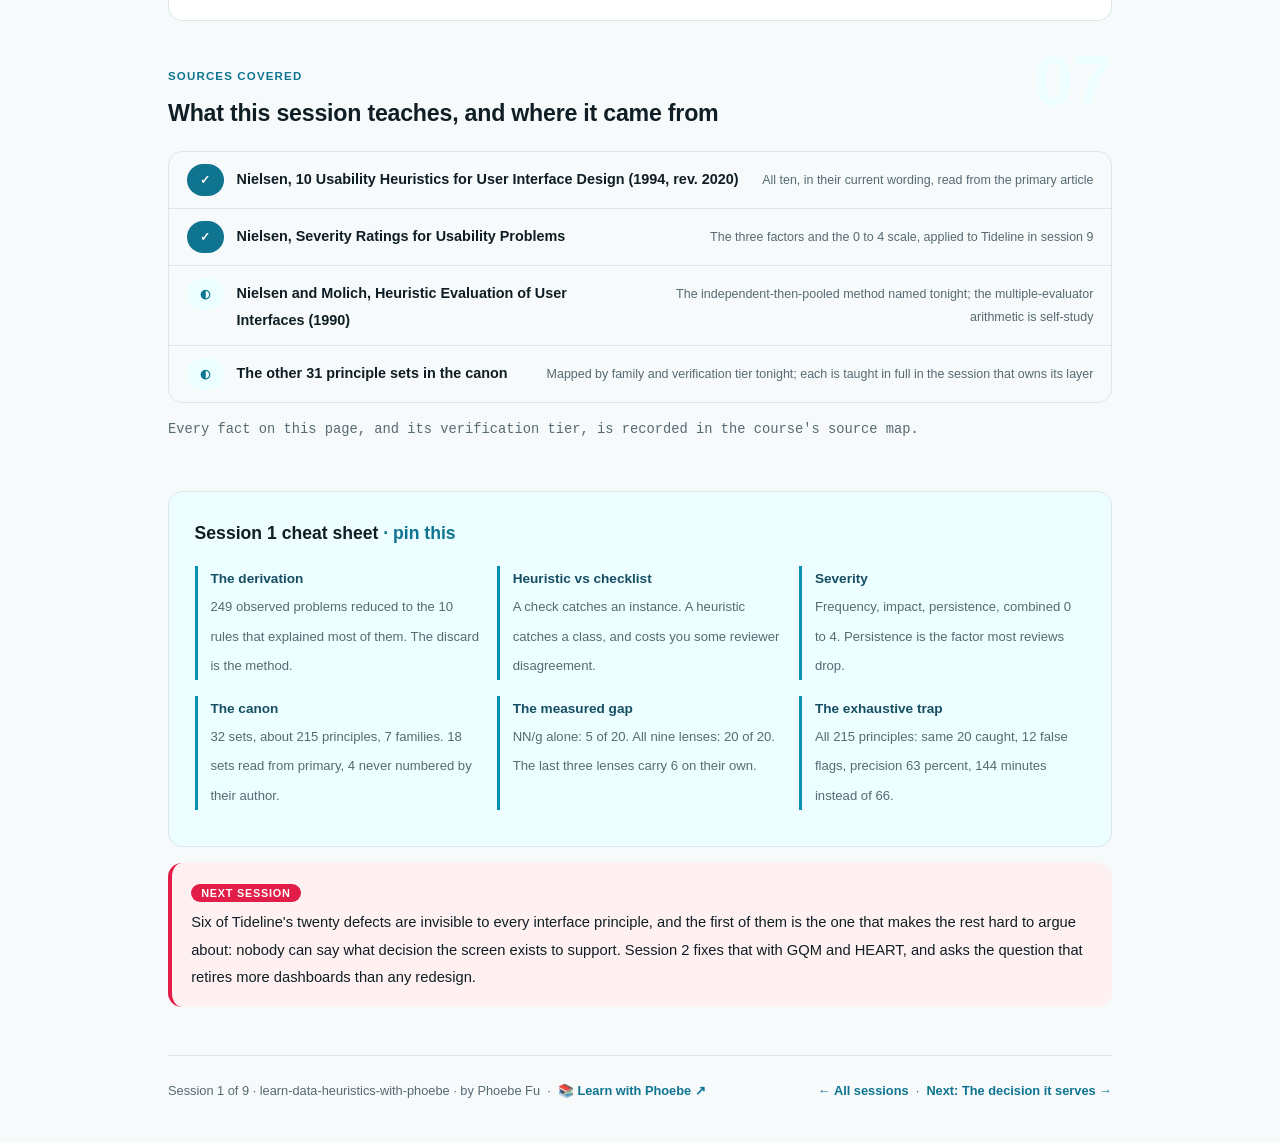
==== commit 71578ccc: "Light surfaces everywhere: lightbox, cheat panel, code boxes; contrast and phone-width fixes Every d" ====
--- a/courses/01-the-canon.html
+++ b/courses/01-the-canon.html
@@ -19,7 +19,7 @@
 <meta name="twitter:image" content="https://phoebefu6.github.io/learn-data-heuristics-with-phoebe/assets/og-cover.png">
 <!-- social:end -->
 <title>Session 1 · The canon and the instrument - learn data heuristics with phoebe</title>
-<link rel="stylesheet" href="../assets/style.css?v=5">
+<link rel="stylesheet" href="../assets/style.css?v=23">
 </head>
 <body>
 
@@ -520,7 +520,7 @@
 
 </main>
 
-<script src="../assets/app.js?v=2"></script>
+<script src="../assets/app.js?v=23"></script>
 <script src="../assets/heur-live.js?v=2"></script>
 </body>
 </html>
--- a/assets/style.css
+++ b/assets/style.css
@@ -3,6 +3,7 @@
    (CSS var names still read --indigo/--amber; they hold SQL-blue values.) */
 
 :root {
+  --faint-text: #4E6E79;
   --indigo: #0E7490;
   --indigo-deep: #164E63;
   --indigo-mid: #0891B2;
@@ -16,8 +17,8 @@
   --amber-ink: #6B0F26;
   --amber-50: #FFF1F2;
   --paper: #F7FAFB;
-  --code-bg: #07303C;
-  --code-ink: #DDF4FA;
+  --code-bg: #ECFEFF;
+  --code-ink: #0F1E24;
   --radius: 14px;
 }
 
@@ -47,7 +48,7 @@
   font-size: .75rem;
   letter-spacing: .18em;
   text-transform: uppercase;
-  opacity: .85;
+  opacity: 1;
   font-weight: 600;
 }
 .masthead h1 {
@@ -58,7 +59,7 @@
   letter-spacing: -.02em;
 }
 .masthead h1 .accent { color: inherit; }
-.masthead .sub { font-size: 1.05rem; opacity: .92; max-width: 44rem; }
+.masthead .sub { font-size: 1.05rem; opacity: 1; max-width: 44rem; }
 
 .chip-row { display: flex; flex-wrap: wrap; gap: .5rem; margin-top: 1.1rem; }
 .chip {
@@ -72,7 +73,7 @@
   white-space: nowrap;
 }
 .chip.level { background: #fff; color: var(--indigo); }
-.chip.audience { background: rgba(255,255,255,.16); color: #fff; border: 1px solid rgba(255,255,255,.35); }
+.chip.audience { background: rgba(255,255,255,.08); color: #fff; border: 1px solid rgba(255,255,255,.35); }
 .chip.time { background: var(--ink); color: #fff; font-variant-numeric: tabular-nums; }
 
 
@@ -209,7 +210,7 @@
 .pill.light { background: var(--indigo-50); color: var(--indigo); }
 .pill.inkpill { background: var(--ink); color: #fff; }
 .pill.amber, .pill.peach { background: var(--amber); color: #fff; }
-.pill.bare { color: var(--faint); }
+.pill.bare { color: var(--muted); }
 
 /* ---------- 4D grid ---------- */
 .grid-2 { display: grid; grid-template-columns: repeat(auto-fit, minmax(15rem, 1fr)); gap: .8rem; margin: .5rem 0 1rem; }
@@ -238,10 +239,11 @@
 table.clean td:first-child { font-weight: 600; }
 
 /* ---------- prompt boxes ---------- */
-.prompt-box {
+.prompt-box{
   position: relative;
-  background: var(--code-bg);
-  color: var(--code-ink);
+  background: #ECFEFF;
+  border: 1px solid #DCE7EB;
+  color: #0F1E24;
   border-radius: var(--radius);
   padding: 1.1rem 1.2rem;
   margin: 1rem 0 1.2rem;
@@ -251,12 +253,12 @@
   white-space: pre-wrap;
   word-break: break-word;
 }
-.prompt-box .label {
+.prompt-box .label{
   position: absolute;
   top: -0.7rem;
   left: 1rem;
-  background: var(--indigo);
-  color: #fff;
+  background: #0E7490;
+  color: #FFFFFF;
   font-family: "Inter", -apple-system, sans-serif;
   font-size: .68rem;
   font-weight: 700;
@@ -267,13 +269,13 @@
 }
 .prompt-box.bad .label { background: var(--faint); color: var(--ink); }
 .prompt-box.good .label { background: var(--amber); color: #fff; }
-.copy-btn {
+.copy-btn{
   position: absolute;
   top: .7rem;
   right: .7rem;
-  background: rgba(255,255,255,.1);
-  border: 1px solid rgba(255,255,255,.25);
-  color: #fff;
+  background: #FFFFFF;
+  border: 1px solid #DCE7EB;
+  color: #0F1E24;
   border-radius: 999px;
   padding: .25rem .8rem;
   font-size: .72rem;
@@ -282,7 +284,7 @@
   font-family: "Inter", -apple-system, sans-serif;
   transition: background .15s ease;
 }
-.copy-btn:hover { background: rgba(255,255,255,.22); }
+.copy-btn:hover { background: #DCE7EB; }
 .copy-btn.copied { background: var(--amber); border-color: var(--amber); color: #fff; }
 
 /* ---------- demo steps ---------- */
@@ -372,11 +374,11 @@
   gap: .4rem;
 }
 
-.lightbox {
+.lightbox{
   position: fixed;
   inset: 0;
   z-index: 100;
-  background: rgba(17,24,39,.9);
+  background: rgba(247,250,251,.97);
   display: none;
   align-items: center;
   justify-content: center;
@@ -384,8 +386,10 @@
   cursor: zoom-out;
 }
 .lightbox.open { display: flex; }
-.lightbox .inner {
+.lightbox .inner{
   background: #fff;
+  border: 1px solid #DCE7EB;
+  box-shadow: 0 10px 40px rgba(15,30,36,.14);
   border-radius: var(--radius);
   padding: 2rem;
   max-width: 94vw;
@@ -393,13 +397,12 @@
   overflow: auto;
 }
 .lightbox .inner svg, .lightbox .inner img { width: min(88vw, 70rem); height: auto; }
-.lightbox .close-hint {
+.lightbox .close-hint{
   position: fixed;
   top: 1rem; right: 1.4rem;
-  color: #fff;
+  color: #0F1E24;
   font-size: .8rem;
   font-weight: 600;
-  opacity: .8;
 }
 
 /* ---------- courses covered ---------- */
@@ -418,19 +421,20 @@
 .covered-row .note { margin-left: auto; color: var(--muted); font-size: .78rem; text-align: right; }
 
 /* ---------- cheat sheet footer ---------- */
-.cheat {
-  background: var(--ink);
-  color: #fff;
+.cheat{
+  background: #ECFEFF;
+  border: 1px solid #DCE7EB;
+  color: #0F1E24;
   border-radius: var(--radius);
   padding: 1.6rem 1.6rem 1.3rem;
   margin-top: 3rem;
 }
 .cheat h3 { font-size: 1.1rem; margin-bottom: 1rem; }
-.cheat h3 span { color: var(--indigo-soft); }
+.cheat h3 span { color: #0E7490; }
 .cheat .grid-2 { gap: 1rem; }
 .cheat .cheat-item { border-left: 3px solid var(--indigo-mid); padding-left: .8rem; }
-.cheat .cheat-item b { display: block; font-size: .85rem; color: var(--indigo-soft); }
-.cheat .cheat-item span { font-size: .82rem; opacity: .85; }
+.cheat .cheat-item b { display: block; font-size: .85rem; color: #164E63; }
+.cheat .cheat-item span { font-size: .82rem; color: #566A72; }
 
 footer.pagefoot {
   border-top: 1px solid var(--hairline);
@@ -525,7 +529,7 @@
   margin-top: 1.1rem;
   flex-wrap: wrap;
 }
-.journey .jlabel { font-size: .7rem; font-weight: 700; text-transform: uppercase; letter-spacing: .09em; opacity: .8; margin-right: .3rem; }
+.journey .jlabel { font-size: .7rem; font-weight: 700; text-transform: uppercase; letter-spacing: .09em; opacity: 1; margin-right: .3rem; }
 .journey a {
   width: 1.7rem; height: 1.7rem;
   border-radius: 999px;
@@ -1123,7 +1127,7 @@
   transition: all .18s ease;
 }
 .pp-stamp:hover { border-color: var(--indigo-soft); }
-.pp-stamp i { font-size: 1.3rem; font-style: normal; opacity: .35; }
+.pp-stamp i { font-size: 1.3rem; font-style: normal; opacity: 1; }
 .pp-stamp b { font: 800 0.7rem Inter, sans-serif; }
 .pp-stamp.got {
   border-style: solid; border-color: var(--indigo);
@@ -1187,7 +1191,7 @@
 .dh-track { display: flex; flex-wrap: wrap; gap: 3px; }
 .dh-cell { font: 700 0.66rem ui-monospace, Menlo, monospace; padding: 3px 6px; border-radius: 5px;
   background: var(--indigo-50); color: var(--indigo-deep); transition: all .1s linear; }
-.dh-cell.rest { background: var(--paper); color: var(--faint); }
+.dh-cell.rest { background: var(--paper); color: var(--faint-text); }
 .dh-cell.now { background: var(--amber); color: #fff; transform: scale(1.18); }
 .dh-panel { border: 1px solid var(--hairline); border-radius: var(--radius); background: #fff; overflow: hidden; }
 .dh-phead { display: flex; align-items: center; gap: 10px; flex-wrap: wrap;
@@ -1356,7 +1360,8 @@
 
 /* contract validator */
 .ct-wrap { display: grid; grid-template-columns: 1fr 1fr; gap: .9rem; }
-.ct-wrap textarea { width: 100%; min-height: 15rem; font-family: ui-monospace, SFMono-Regular, "SF Mono", Menlo, Consolas, monospace; font-size: .8rem; line-height: 1.6; border: 1px solid var(--hairline); border-radius: 10px; padding: .6rem .7rem; background: var(--code-bg); color: var(--code-ink); resize: vertical; }
+.ct-wrap textarea{ width: 100%; min-height: 15rem; font-family: ui-monospace, SFMono-Regular, "SF Mono", Menlo, Consolas, monospace; font-size: .8rem; line-height: 1.6; border: 1px solid var(--hairline); border-radius: 10px; padding: .6rem .7rem; background: #ECFEFF;
+  border: 1px solid #DCE7EB; color: #0F1E24; resize: vertical; }
 .ct-out { border: 1px solid var(--hairline); border-radius: 10px; padding: .6rem .7rem; background: var(--paper); font-size: .82rem; max-height: 22rem; overflow-y: auto; }
 .ct-group { margin-bottom: .7rem; }
 .ct-group b { display: block; font-size: .7rem; text-transform: uppercase; letter-spacing: .04em; color: var(--muted); margin-bottom: .25rem; }
@@ -1379,3 +1384,28 @@
   .sv-grid { grid-template-columns: 1fr 3.6rem 3.6rem 3.6rem 3rem; font-size: .76rem; }
   .hb-lenses { grid-template-columns: 1fr; }
 }
+
+/* layout-patch-3: phone-width overflow (2026-10-10) */
+.sql-bar { flex-wrap: wrap; }
+@media (max-width: 480px) {
+  .covered-row { flex-wrap: wrap; }
+  .covered-row .note { margin-left: 0; text-align: left; flex-basis: 100%; }
+  details.card summary { flex-wrap: wrap; }
+  details.card summary .mini { white-space: normal; }
+  .wk, .sqlbox, .prompt-box, pre { max-width: 100%; overflow-x: auto; }
+  .mono, code, strong, .note { overflow-wrap: anywhere; }
+  select, input[type=range], label { max-width: 100%; }
+  canvas, svg, img { max-width: 100%; height: auto; }
+  .tree-kids, .tree-node-wrap, .tree-node, .rb-night, .al-row, .gd-field, .tl-row, .sl-row { max-width: 100%; overflow-x: auto; }
+  .tl-cols, .sl-cols, .bb-cols, .ev-cols, [class$="-cols"] { grid-template-columns: 1fr !important; display: grid; }
+  .tl-cols > *, .sl-cols > *, [class$="-cols"] > * { min-width: 0; max-width: 100%; }
+  .mono { white-space: normal; }
+  .er-w, .bb-lab, .tl-lev, .sl-lev { max-width: 100%; white-space: normal; }
+}
+/* contrast-patch-2b */
+.cheat a { color: var(--indigo-deep, var(--ink)); }
+.chip.audience { background: transparent; border-color: rgba(255,255,255,.55); }
+.masthead a, .masthead .sub a { color: #fff; text-decoration: underline; text-underline-offset: 2px; }
+.prompt-box b, .prompt-box strong { color: var(--indigo-deep, var(--ink)); }
+.prompt-box span, .prompt-box em, .prompt-box i { color: inherit; }
+.pp-stamp i { color: var(--ink); }
